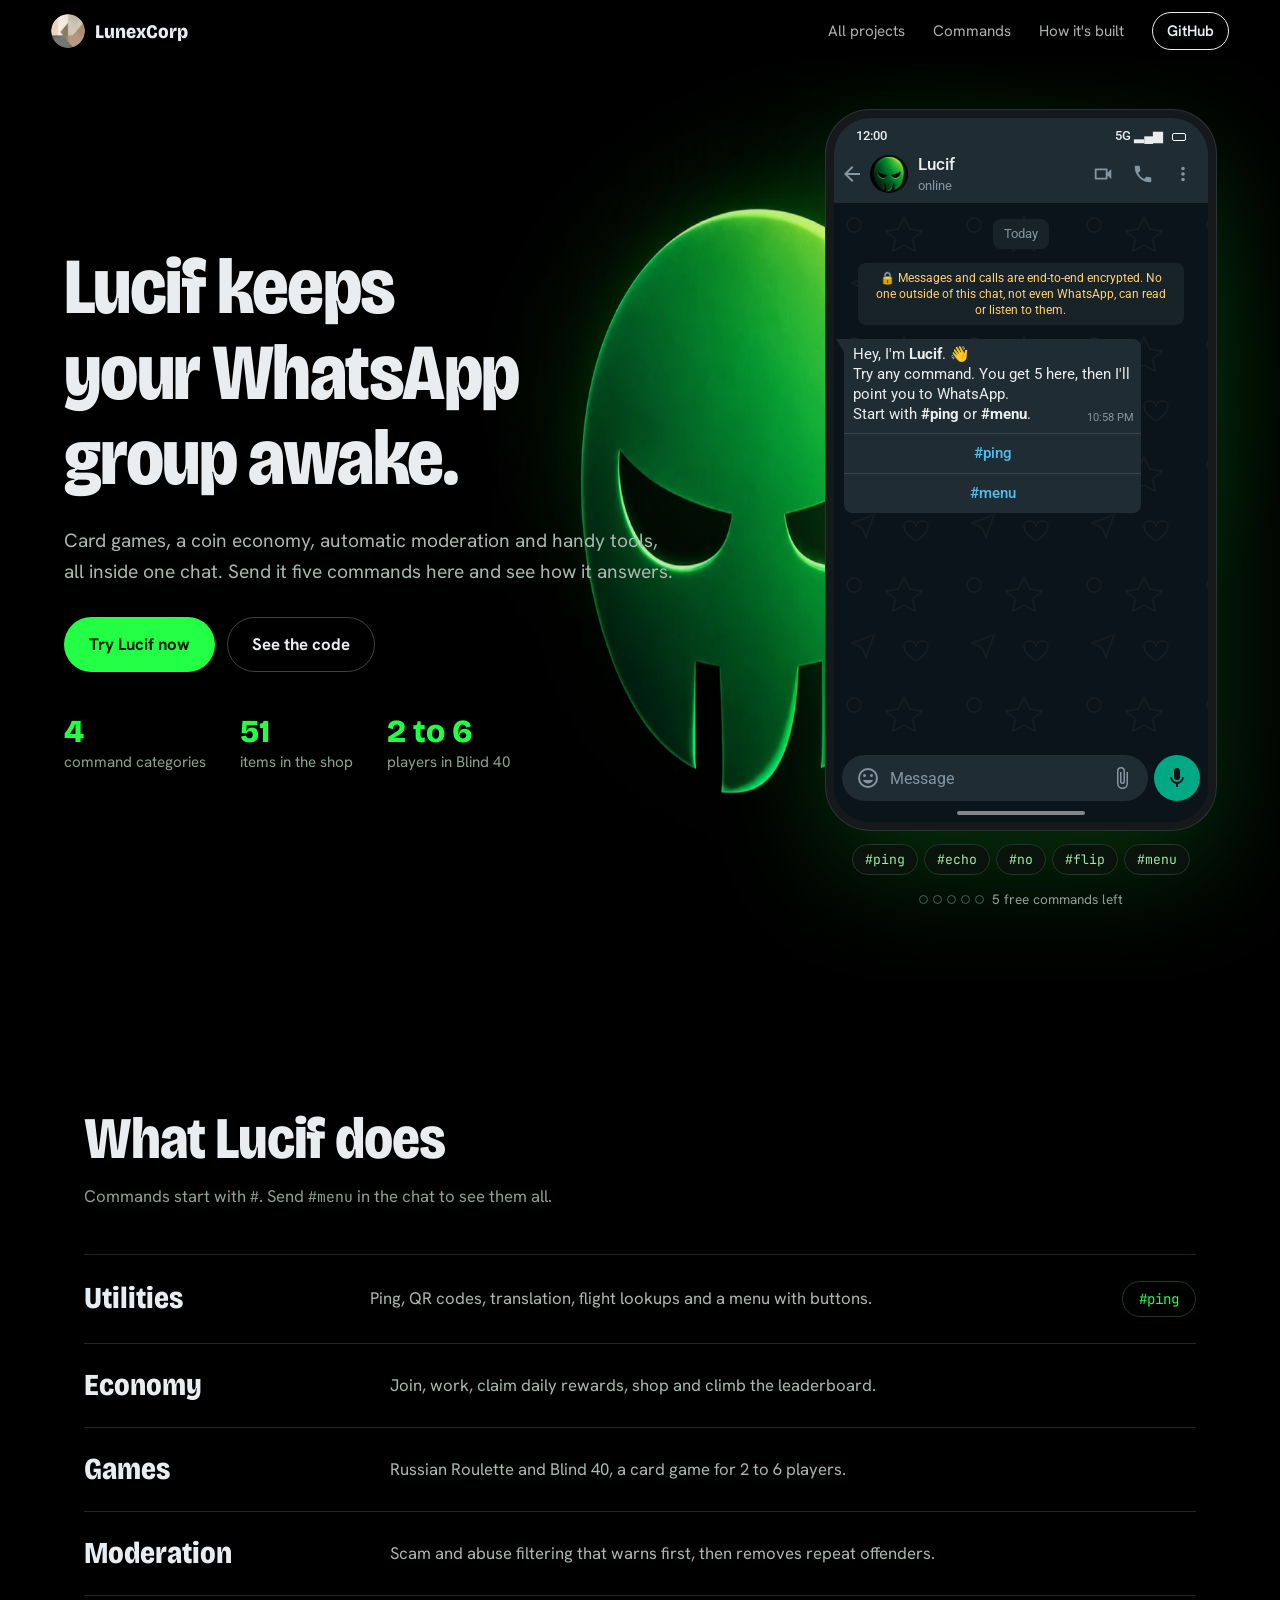
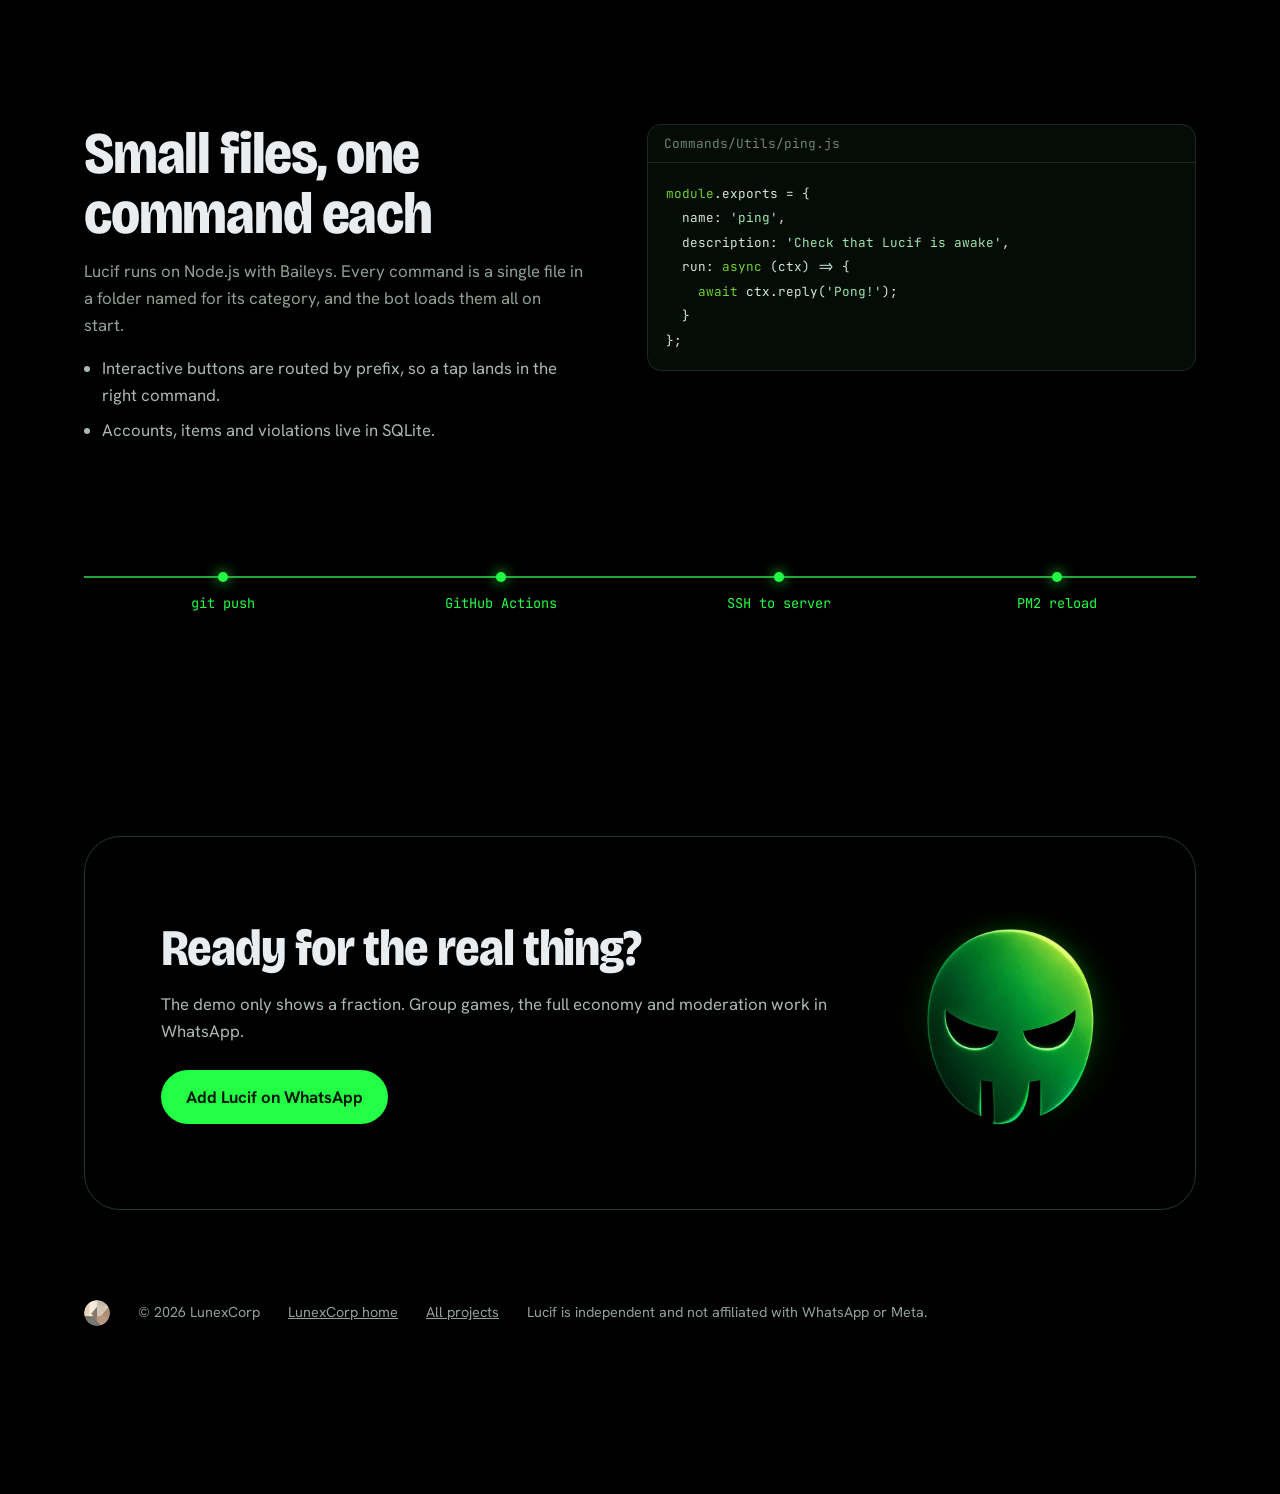
==== lucif.html @ 3beb4503 "Add files via upload" ====
<!DOCTYPE html>
<html lang="en">
<head>
<meta charset="utf-8">
<meta name="viewport" content="width=device-width, initial-scale=1, viewport-fit=cover">
<title>Lucif | WhatsApp bot by LunexCorp</title>
<meta name="description" content="Lucif is a WhatsApp bot with games, an economy, moderation and utilities. Try five commands in your browser, then browse every LunexCorp project.">
<meta name="theme-color" content="#000000">
<meta property="og:image" content="assets/lucif.webp">
<link rel="icon" href="assets/favicon.png">
<link rel="preconnect" href="https://fonts.googleapis.com">
<link rel="preconnect" href="https://fonts.gstatic.com" crossorigin>
<link href="https://fonts.googleapis.com/css2?family=Bricolage+Grotesque:opsz,wdth,wght@12..96,75..100,600..800&family=Hanken+Grotesk:wght@400;500;700&family=JetBrains+Mono:wght@400;500&family=Roboto:wght@400;500&display=swap" rel="stylesheet">
<link rel="stylesheet" href="style.css">
</head>
<body class="lucif">
<a class="skip" href="#demo">Skip to the demo</a>
<header class="hdr">
  <a class="brand" href="index.html"><img src="assets/lunexcorp.webp" alt="" width="34" height="34">LunexCorp</a>
  <nav aria-label="Main"><a class="keep" href="index.html#projects">All projects</a><a href="#commands">Commands</a><a href="#how">How it's built</a><a class="gh" href="https://github.com/LunexCorp" target="_blank" rel="noopener">GitHub</a></nav>
</header>

<main id="top">
<section class="hero" data-t="dark">
  <div class="hero-bg" aria-hidden="true"></div>
  <img id="mask" src="assets/lucif.webp" alt="" width="900" height="900">
  <div class="hero-copy">
    <h1><span class="l" style="--i:0"><span>Lucif keeps</span></span><span class="l" style="--i:1"><span>your WhatsApp</span></span><span class="l" style="--i:2"><span>group awake.</span></span></h1>
    <p class="lede">Card games, a coin economy, automatic moderation and handy tools, all inside one chat. Send it five commands here and see how it answers.</p>
    <div class="row"><a class="btn btn-g" href="#demo" data-focus>Try Lucif now</a><a class="btn btn-line" href="index.html#/repo/Lucif">See the code</a></div>
    <ul class="facts"><li><strong>4</strong>command categories</li><li><strong>51</strong>items in the shop</li><li><strong>2 to 6</strong>players in Blind 40</li></ul>
  </div>

  <div class="demo" id="demo">
    <div class="phone" aria-label="Lucif demo chat">
      <div class="sb"><span>12:00</span><span>5G ▂▄▆ <i></i></span></div>
      <div class="bar">
        <svg width="24" height="24" viewBox="0 0 24 24"><path d="M20 11H7.8l5.6-5.6L12 4l-8 8 8 8 1.4-1.4L7.8 13H20z"/></svg>
        <img src="assets/lucif-avatar.webp" alt="" width="38" height="38">
        <div class="who"><b>Lucif</b><span id="status">online</span></div>
        <div class="ic" aria-hidden="true">
          <svg width="22" height="22" viewBox="0 0 24 24"><path d="M15 8v8H5V8zm1-2H4a1 1 0 0 0-1 1v10a1 1 0 0 0 1 1h12a1 1 0 0 0 1-1v-3.5l4 4v-11l-4 4V7a1 1 0 0 0-1-1z"/></svg>
          <svg width="22" height="22" viewBox="0 0 24 24"><path d="M6.6 10.8a15 15 0 0 0 6.6 6.6l2.2-2.2c.3-.3.7-.4 1-.2 1.100.4 2.300.6 3.600.6.600 0 1 .4 1 1V20c0 .6-.4 1-1 1A17 17 0 0 1 3 4c0-.6.4-1 1-1h3.500c.6 0 1 .4 1 1 0 1.300.2 2.500.6 3.600.1.300 0 .700-.2 1z"/></svg>
          <svg width="22" height="22" viewBox="0 0 24 24"><path d="M12 8a2 2 0 1 0 0-4 2 2 0 0 0 0 4zm0 2a2 2 0 1 0 0 4 2 2 0 0 0 0-4zm0 6a2 2 0 1 0 0 4 2 2 0 0 0 0-4z"/></svg>
        </div>
      </div>
      <div class="chat" id="msgs" role="log" aria-live="polite"></div>
      <form class="inp" id="form" autocomplete="off">
        <div class="f">
          <svg width="24" height="24" viewBox="0 0 24 24"><path d="M12 2a10 10 0 1 0 0 20 10 10 0 0 0 0-20zm0 18a8 8 0 1 1 0-16 8 8 0 0 1 0 16zm-3.500-9a1.500 1.500 0 1 0 0-3 1.500 1.500 0 0 0 0 3zm7 0a1.500 1.500 0 1 0 0-3 1.500 1.500 0 0 0 0 3zM12 17.500c2.300 0 4.300-1.500 5-3.500H7c.700 2 2.700 3.500 5 3.500z"/></svg>
          <label class="sr-only" for="input">Message</label>
          <input id="input" type="text" placeholder="Message" maxlength="120" enterkeyhint="send">
          <svg width="24" height="24" viewBox="0 0 24 24"><path d="M16.500 6v11.500a4 4 0 0 1-8 0V5a2.500 2.500 0 0 1 5 0v10.500a1 1 0 0 1-2 0V6H10v9.500a2.500 2.500 0 0 0 5 0V5a4 4 0 0 0-8 0v12.500a5.500 5.500 0 0 0 11 0V6z"/></svg>
        </div>
        <button id="send" type="submit" aria-label="Send"><svg id="ico" width="24" height="24" viewBox="0 0 24 24"></svg></button>
      </form>
      <div class="gest"></div>
    </div>
    <div class="chips" id="chips" aria-label="Suggested commands">
      <button type="button" data-cmd="#ping">#ping</button><button type="button" data-cmd="#echo hello">#echo</button><button type="button" data-cmd="#no">#no</button><button type="button" data-cmd="#flip">#flip</button><button type="button" data-cmd="#menu">#menu</button>
    </div>
    <div class="left"><div class="pips" aria-hidden="true"><i></i><i></i><i></i><i></i><i></i></div><span id="counter">5 free commands</span></div>
  </div>
</section>

<section class="sec" id="commands" data-t="dark"><div class="wrap">
  <h2>What Lucif does</h2>
  <p class="sub">Commands start with <code>#</code>. Send <code>#menu</code> in the chat to see them all.</p>
  <div class="cmds">
    <div class="cmd"><h3>Utilities</h3><p>Ping, QR codes, translation, flight lookups and a menu with buttons.</p><button class="try" data-run="#ping">#ping</button></div>
    <div class="cmd"><h3>Economy</h3><p>Join, work, claim daily rewards, shop and climb the leaderboard.</p><span></span></div>
    <div class="cmd"><h3>Games</h3><p>Russian Roulette and Blind 40, a card game for 2 to 6 players.</p><span></span></div>
    <div class="cmd"><h3>Moderation</h3><p>Scam and abuse filtering that warns first, then removes repeat offenders.</p><span></span></div>
  </div>
</div></section>

<section class="sec" id="how" data-t="dark" style="padding-top:0"><div class="wrap how">
  <div>
    <h2>Small files, one command each</h2>
    <p class="sub">Lucif runs on Node.js with Baileys. Every command is a single file in a folder named for its category, and the bot loads them all on start.</p>
    <ul><li>Interactive buttons are routed by prefix, so a tap lands in the right command.</li><li>Accounts, items and violations live in SQLite.</li></ul>
  </div>
  <figure class="code"><figcaption>Commands/Utils/ping.js</figcaption><pre><code><span class="k">module</span>.exports = {
  name: <span class="s">'ping'</span>,
  description: <span class="s">'Check that Lucif is awake'</span>,
  run: <span class="k">async</span> (ctx) =&gt; {
    <span class="k">await</span> ctx.reply(<span class="s">'Pong!'</span>);
  }
};</code></pre></figure>
  <ol class="pipe" id="pipe" aria-label="Deploy steps"><li style="--i:0">git push</li><li style="--i:1">GitHub Actions</li><li style="--i:2">SSH to server</li><li style="--i:3">PM2 reload</li></ol>
</div></section>

<section class="sec" style="padding-top:0"><div class="wrap">
  <div class="cta"><div><h2>Ready for the real thing?</h2><p>The demo only shows a fraction. Group games, the full economy and moderation work in WhatsApp.</p><a class="btn btn-g" data-wa href="#">Add Lucif on WhatsApp</a></div><img src="assets/lucif.webp" alt=""></div>
  <footer><img src="assets/lunexcorp.webp" alt=""><span>&copy; <span id="year"></span> LunexCorp</span><a href="index.html">LunexCorp home</a><a href="index.html#projects">All projects</a><span>Lucif is independent and not affiliated with WhatsApp or Meta.</span></footer>
</div></section>
</main>

<script src="common.js"></script>
<script src="lucif.js"></script>
</body>
</html>
---- style.css ----
/* LunexCorp = warm cream/clay (company logo). Lucif = black + green (bot icon). */
:root{--cream:#eee9da;--ivory:#f6f0e6;--peach:#ecceb4;--stone:#d3cabb;--olive:#8b7d63;--clay:#b58c73;--slate:#737874;--ink:#2a231b;
--g:#22ff44;--g2:#1fa83a;--g3:#6ed42a;--g1:#0b4a1b;
--in:#202c33;--out:#005c4b;--bar:#1f2c34;--wabg:#0b141a;--blue:#53bdeb;--wt:#e9edef;--wm:#8696a0;
--display:"Bricolage Grotesque",system-ui,sans-serif;--body:"Hanken Grotesk",system-ui,sans-serif;--mono:"JetBrains Mono",ui-monospace,monospace}
*,*::before,*::after{box-sizing:border-box}
html{-webkit-text-size-adjust:100%;scroll-behavior:smooth;scroll-padding-top:70px;overflow-x:clip}
body{margin:0;background:var(--cream);color:var(--ink);font:1.05rem/1.6 var(--body);-webkit-font-smoothing:antialiased;overflow-x:clip}
a{color:inherit}code{font-family:var(--mono);font-size:.88em}
h1,h2,h3{font-family:var(--display);margin:0;line-height:1.02;font-weight:800;font-stretch:85%}
button{font:inherit;cursor:pointer}
:focus-visible{outline:2px solid var(--olive);outline-offset:3px;border-radius:4px}
.lucif :focus-visible{outline-color:var(--g)}
.sr-only{position:absolute;width:1px;height:1px;overflow:hidden;clip:rect(0 0 0 0);white-space:nowrap}
.skip{position:absolute;left:12px;top:-60px;background:var(--g);color:#000;padding:8px 14px;border-radius:8px;z-index:100}.skip:focus{top:12px}
.wrap{max-width:1240px;margin:0 auto;padding:0 clamp(20px,5vw,64px)}

/* header adapts to the world beneath it */
.hdr{position:fixed;inset:0 0 auto;z-index:20;display:flex;align-items:center;justify-content:space-between;padding:12px clamp(20px,4vw,64px);background:rgba(238,233,218,.85);backdrop-filter:blur(14px);color:var(--ink)}
body.lucif{background:#000;color:var(--wt)}body.lucif .hdr{background:rgba(0,0,0,.6);color:var(--wt)}
.brand{display:flex;align-items:center;gap:10px;text-decoration:none;font:800 1.2rem var(--display);font-stretch:90%}
.brand img{width:34px;height:34px;border-radius:50%}
.hdr nav{display:flex;gap:clamp(12px,2.5vw,28px);align-items:center;font-size:.95rem}
.hdr nav a{text-decoration:none;opacity:.75}.hdr nav a:hover{opacity:1}
.hdr nav .gh{opacity:1;border:1px solid currentColor;border-radius:99px;padding:6px 14px;font-weight:600}
.btn{display:inline-flex;align-items:center;gap:8px;text-decoration:none;padding:13px 24px;border-radius:99px;font-weight:700;border:1px solid transparent;transition:transform .15s,box-shadow .2s,background .2s}
.btn:active{transform:translateY(1px)}
.btn-g{background:var(--g);color:#001a06;box-shadow:0 0 0 0 rgba(34,255,68,.5)}.btn-g:hover{box-shadow:0 0 34px 2px rgba(34,255,68,.45)}
.btn-line{border-color:#ffffff40;color:var(--wt)}.btn-line:hover{border-color:var(--g)}
.btn-ink{background:var(--ink);color:var(--ivory)}.btn-ink:hover{background:#463a2c}
.btn-clay{border-color:var(--clay);color:var(--ink)}.btn-clay:hover{background:var(--peach)}

/* hero */
.hero{position:relative;min-height:100svh;padding:110px clamp(20px,5vw,80px) 70px;display:grid;grid-template-columns:minmax(0,1fr) minmax(0,390px);gap:clamp(30px,6vw,90px);align-items:center;overflow:hidden;max-width:1500px;margin:0 auto}
.hero-bg{position:absolute;inset:0;pointer-events:none;background:radial-gradient(600px 500px at var(--mx,70%) var(--my,40%),rgba(34,255,68,.13),transparent 70%)}
#mask{position:absolute;left:34%;top:50%;width:min(640px,50vw);translate:0 -50%;mix-blend-mode:screen;pointer-events:none;opacity:.85;transform:perspective(900px) rotateX(var(--rx,0deg)) rotateY(var(--ry,0deg));transition:transform .25s ease-out;animation:ignite 1.6s steps(1) both}
@keyframes ignite{0%{opacity:0}8%{opacity:.9}14%{opacity:.1}22%{opacity:.8}30%{opacity:.05}42%{opacity:.95}50%{opacity:.4}100%{opacity:.95}}
.hero-copy,.demo{position:relative;z-index:2}.lucif footer{color:#8fa096}.lucif .cta{border:1px solid #1f3a26}
.hero h1{font-size:clamp(2.7rem,6.2vw,5.8rem);letter-spacing:-.02em}
.hero h1 .l{display:block;overflow:hidden;padding-bottom:.06em}
.hero h1 .l>span{display:block;animation:rise .9s cubic-bezier(.2,.8,.2,1) both;animation-delay:calc(var(--i)*.12s + .5s)}
@keyframes rise{from{transform:translateY(105%)}}
.lede{font-size:1.2rem;color:#a9b8b0;max-width:32em;margin:22px 0 30px}
.row{display:flex;gap:12px;flex-wrap:wrap}
.facts{list-style:none;padding:0;margin:42px 0 0;display:flex;gap:34px;flex-wrap:wrap;color:#8fa096;font-size:.95rem}
.facts strong{display:block;font:800 2rem var(--display);color:var(--g);line-height:1.1}

/* WhatsApp (Android, dark) */
.demo{display:flex;flex-direction:column;align-items:center;gap:14px;animation:rise .9s .9s cubic-bezier(.2,.8,.2,1) both}
.phone{width:100%;max-width:390px;height:min(720px,84svh);min-height:520px;border-radius:44px;border:8px solid #15191c;background:var(--wabg);box-shadow:0 0 0 1px #2a3338,0 40px 120px rgba(34,255,68,.2);display:flex;flex-direction:column;overflow:hidden;font-family:Roboto,"Segoe UI",sans-serif;color:var(--wt)}
.sb{display:flex;justify-content:space-between;align-items:center;padding:8px 22px 2px;font-size:12.5px;font-weight:500;background:var(--bar)}
.sb i{display:inline-block;width:14px;height:8px;border:1.5px solid #fff;border-radius:2px;margin-left:6px;vertical-align:middle}
.bar{display:flex;align-items:center;gap:6px;padding:6px 10px 8px 6px;background:var(--bar)}
.bar svg{fill:var(--wm);flex:none}.bar .ic{margin-left:auto;display:flex;gap:18px;padding-right:4px}
.bar img{width:38px;height:38px;border-radius:50%;background:#000}
.who{line-height:1.2;min-width:0;margin-left:4px}.who b{font-weight:500;font-size:17px;display:block}
.who span{font-size:13px;color:var(--wm)}.who span.t{color:#00a884}
.chat{flex:1;overflow-y:auto;padding:10px 10px 8px;display:flex;flex-direction:column;gap:2px;scrollbar-width:none;
background:var(--wabg) url("data:image/svg+xml,%3Csvg xmlns='http://www.w3.org/2000/svg' width='120' height='120' fill='none' stroke='%23fff' stroke-opacity='.045' stroke-width='1.4'%3E%3Ccircle cx='20' cy='22' r='7'/%3E%3Cpath d='M70 14l6 12 12 2-9 8 2 12-11-6-11 6 2-12-9-8 12-2z'/%3E%3Cpath d='M18 80l22-8-8 22-4-9z'/%3E%3Cpath d='M82 84c0-8 12-8 12 0 0 7-12 14-12 14s-12-7-12-14c0-8 12-8 12 0z'/%3E%3C/svg%3E")}
.chat::-webkit-scrollbar{display:none}
.pill{align-self:center;background:#182229;color:var(--wm);font-size:12.5px;padding:5px 11px;border-radius:8px;margin:6px 0;text-align:center;max-width:92%}
.pill.enc{color:#ffd279;font-size:12px;line-height:1.35;padding:7px 11px}
.m{position:relative;max-width:84%;padding:6px 7px 6px 9px;border-radius:8px;font-size:14.8px;line-height:1.35;overflow-wrap:anywhere;color:var(--wt);box-shadow:0 1px .5px #0b141a66}
.m.in{align-self:flex-start;background:var(--in)}.m.out{align-self:flex-end;background:var(--out)}
.m.tail{margin-top:6px}
.m.in.tail{border-top-left-radius:0}.m.out.tail{border-top-right-radius:0}
.m.tail::before{content:"";position:absolute;top:0;width:8px;height:13px}
.m.in.tail::before{left:-8px;background:var(--in);clip-path:polygon(100% 0,0 0,100% 100%)}
.m.out.tail::before{right:-8px;background:var(--out);clip-path:polygon(0 0,100% 0,0 100%)}
.m code{background:#0000003a;padding:0 4px;border-radius:3px}
.meta{float:right;margin:7px 0 -3px 12px;font-size:11px;color:#ffffff99;display:inline-flex;gap:3px;align-items:center;line-height:1}
.m.in .meta{color:var(--wm)}
.tk{width:16px;height:11px;fill:none;stroke:#ffffff99;stroke-width:1.6}.tk.rd{stroke:var(--blue)}.tk .b{display:none}.tk.dv .b,.tk.rd .b{display:inline}
.foot{display:block;font-size:12.5px;color:var(--wm);margin-top:4px}
.rows{clear:both;margin:8px -7px -6px -9px;border-top:1px solid #ffffff1c}
.rows button{display:flex;justify-content:center;align-items:center;gap:7px;width:100%;background:none;border:0;border-top:1px solid #ffffff1c;color:var(--blue);padding:11px 8px;font:500 14.5px Roboto,sans-serif;text-decoration:none}
.rows>:first-child{border-top:0}.rows button:hover:not(:disabled){background:#ffffff0d}.rows button:disabled{opacity:.5;cursor:default}
.rows svg{width:15px;height:15px;fill:var(--blue)}
.m canvas{display:block;border-radius:6px;margin:1px 0 4px;width:200px;max-width:100%;aspect-ratio:1}
.typing{align-self:flex-start;background:var(--in);border-radius:8px;border-top-left-radius:0;padding:12px 14px;display:flex;gap:4px;margin-top:6px}
.typing i{width:7px;height:7px;border-radius:50%;background:var(--wm);animation:bl 1s infinite}.typing i:nth-child(2){animation-delay:.15s}.typing i:nth-child(3){animation-delay:.3s}
@keyframes bl{50%{opacity:.25;transform:translateY(-2px)}}
.inp{display:flex;gap:6px;align-items:flex-end;padding:6px 8px 4px;background:var(--wabg)}
.inp .f{flex:1;display:flex;align-items:center;gap:10px;background:var(--bar);border-radius:99px;padding:0 14px;min-height:46px}
.inp .f svg{fill:var(--wm);flex:none}
#input{flex:1;min-width:0;background:none;border:0;color:var(--wt);font:16px Roboto,sans-serif;padding:11px 0;outline:0}
#input::placeholder{color:var(--wm)}
#send{width:46px;height:46px;border-radius:50%;border:0;background:#00a884;display:grid;place-items:center;flex:none}
#send svg{fill:#0b141a}#send:disabled{opacity:.5}
.gest{width:34%;height:4px;border-radius:9px;background:#e9edef88;margin:6px auto 7px}
.chips{display:flex;gap:6px;flex-wrap:wrap;justify-content:center;max-width:390px}
.chips button{background:#0a120c;border:1px solid #1f3a26;color:#9fe6ad;font:.82rem var(--mono);padding:6px 12px;border-radius:99px;transition:border-color .2s,color .2s}
.chips button:hover:not(:disabled){border-color:var(--g);color:var(--g)}.chips button:disabled{opacity:.35;cursor:default}
.left{font-size:.85rem;color:#8fa096;display:flex;gap:8px;align-items:center}
.pips{display:flex;gap:5px}.pips i{width:9px;height:9px;border-radius:50%;border:1.5px solid #4c6354;transition:.25s}.pips i.on{background:var(--g);border-color:var(--g);box-shadow:0 0 8px var(--g)}

/* Lucif sections */
.sec{padding:clamp(70px,10vw,140px) 0;position:relative}
.sec h2{font-size:clamp(2.2rem,4.6vw,3.8rem);letter-spacing:-.02em}
.sec .sub{color:#8fa096;max-width:36em;margin:14px 0 0}
.cmds{margin-top:44px;border-top:1px solid #1b2a1f}
.cmd{display:grid;grid-template-columns:minmax(120px,.5fr) 1.4fr auto;gap:12px 28px;align-items:center;padding:26px 0;border-bottom:1px solid #1b2a1f;transition:background .3s,padding .3s}
.cmd:hover{background:linear-gradient(90deg,rgba(34,255,68,.07),transparent);padding-left:16px}
.cmd h3{font-size:1.9rem}.cmd p{margin:0;color:#a9b8b0}
.try{background:none;border:1px solid #1f3a26;color:var(--g);padding:8px 16px;border-radius:99px;font:.88rem var(--mono)}.try:hover{border-color:var(--g)}
.how{display:grid;grid-template-columns:1fr 1.1fr;gap:clamp(30px,5vw,70px);align-items:start}
.how ul{padding-left:1.1em;color:#a9b8b0}.how li{margin:.5em 0}
.code{margin:0;background:#050b07;border:1px solid #1b2a1f;border-radius:14px;overflow:hidden}
.code figcaption{padding:10px 16px;border-bottom:1px solid #1b2a1f;font:.8rem var(--mono);color:#6f8577}
.code pre{margin:0;padding:18px;overflow-x:auto;font:.9rem/1.7 var(--mono);color:#cfe9d6}.k{color:var(--g3)}.s{color:#9fe6ad}
.pipe{list-style:none;padding:0;margin:44px 0 0;display:flex;gap:0;grid-column:1/-1}
.pipe li{flex:1;position:relative;padding:16px 10px 0;text-align:center;font:.85rem var(--mono);color:#6f8577;border-top:2px solid #1b2a1f}
.pipe li::before{content:"";position:absolute;top:-6px;left:50%;width:10px;height:10px;border-radius:50%;background:#1b2a1f;translate:-50% 0}
.pipe.go li{animation:lit .5s forwards;animation-delay:calc(var(--i)*.55s)}
.pipe.go li::before{animation:dot .5s forwards;animation-delay:calc(var(--i)*.55s)}
@keyframes lit{to{color:var(--g);border-color:var(--g2)}}@keyframes dot{to{background:var(--g);box-shadow:0 0 14px var(--g)}}

/* LunexCorp world */
.cream{background:var(--cream);color:var(--ink)}
.intro{display:grid;grid-template-columns:auto 1fr;gap:clamp(24px,5vw,64px);align-items:center}
.intro img{width:clamp(120px,18vw,210px);border-radius:50%;animation:spin 1.4s cubic-bezier(.2,.8,.2,1) both;animation-play-state:paused}
.cream.seen .intro img{animation-play-state:running}
@keyframes spin{from{clip-path:circle(0);rotate:-120deg}to{clip-path:circle(75%);rotate:0deg}}
.cream h2{font-size:clamp(2.2rem,4.6vw,3.8rem)}.cream p{color:#5c5042;max-width:36em}
.stats{display:flex;flex-wrap:wrap;gap:12px 44px;margin:46px 0 26px;padding:22px 0;border-block:1px solid var(--stone)}
.stats b{display:block;font:800 2.2rem var(--display);font-stretch:85%;line-height:1}.stats span{font-size:.88rem;color:#7a6c58}
.ctl{display:flex;gap:10px;flex-wrap:wrap;margin-bottom:22px}
.ctl input,.ctl select{background:var(--ivory);border:1px solid var(--stone);border-radius:99px;padding:10px 16px;font:inherit;font-size:.95rem;color:var(--ink)}
.ctl input{flex:1;min-width:180px}
.repos{display:grid;grid-template-columns:repeat(auto-fill,minmax(290px,1fr));gap:14px}
.repo{display:flex;flex-direction:column;gap:10px;background:var(--ivory);border:1px solid var(--stone);border-radius:20px;padding:22px;text-decoration:none;position:relative;overflow:hidden;animation:pop .5s both;animation-delay:calc(var(--i)*60ms);transition:border-color .2s}
@keyframes pop{from{opacity:0;translate:0 14px}}
.repo::after{content:"";position:absolute;inset:0;pointer-events:none;opacity:0;transition:opacity .25s;background:radial-gradient(260px circle at var(--x,50%) var(--y,50%),rgba(181,140,115,.22),transparent 70%)}
.repo:hover{border-color:var(--clay)}.repo:hover::after{opacity:1}
.repo.lead{grid-column:1/-1;background:#000;color:var(--wt);border-color:#000;flex-direction:row;align-items:center;gap:26px}
.repo.lead::after{background:radial-gradient(360px circle at var(--x,50%) var(--y,50%),rgba(34,255,68,.16),transparent 70%)}
.repo.lead img{width:96px;height:96px;border-radius:50%;flex:none}.repo.lead p{color:#a9b8b0}
.repo h3{font-size:1.5rem}.repo p{margin:0;color:#5c5042;font-size:.95rem;flex:1}
.meta2{display:flex;gap:14px;flex-wrap:wrap;font-size:.85rem;color:#7a6c58;align-items:center}
.repo.lead .meta2{color:#8fa096}
.dot{width:10px;height:10px;border-radius:50%;display:inline-block;margin-right:5px;background:var(--clay)}
.tag{font-size:.78rem;border:1px solid var(--stone);border-radius:99px;padding:2px 10px;color:#6b5d4b}
.msg{color:#7a6c58}
.sk{height:170px;border-radius:20px;background:linear-gradient(90deg,var(--ivory),var(--peach),var(--ivory));background-size:200% 100%;animation:sh 1.3s infinite}@keyframes sh{to{background-position:-200% 0}}
.cta{margin:clamp(40px,7vw,90px) 0;background:#000;color:var(--wt);border-radius:36px;padding:clamp(34px,6vw,76px);display:grid;grid-template-columns:1fr auto;gap:30px;align-items:center;overflow:hidden;position:relative}
.cta img{width:min(300px,40vw);mix-blend-mode:screen;margin:-40px -40px -40px 0}
.cta h2{font-size:clamp(2rem,4vw,3.2rem)}.cta p{color:#a9b8b0}.cta .btn{margin-top:8px}
footer{padding:0 0 40px;font-size:.9rem;color:#7a6c58;display:flex;gap:10px 28px;flex-wrap:wrap;align-items:center}
footer img{width:26px;border-radius:50%}

/* repo detail sheet */
#sheet{position:fixed;inset:0;z-index:40;background:var(--cream);color:var(--ink);overflow-y:auto;clip-path:circle(0 at var(--x,50%) var(--y,50%));visibility:hidden;transition:clip-path .65s cubic-bezier(.7,0,.2,1),visibility 0s .65s}
#sheet.open{clip-path:circle(150% at var(--x,50%) var(--y,50%));visibility:visible;transition:clip-path .75s cubic-bezier(.7,0,.2,1)}
.sbar{position:sticky;top:0;z-index:2;display:flex;justify-content:space-between;gap:10px;align-items:center;padding:12px clamp(20px,5vw,64px);background:rgba(238,233,218,.88);backdrop-filter:blur(12px);border-bottom:1px solid var(--stone)}
.sbar .btn{padding:9px 18px;font-size:.92rem}
.sin{max-width:1100px;margin:0 auto;padding:40px clamp(20px,5vw,64px) 90px}
.sin h1{font-size:clamp(2.4rem,6vw,4.6rem);overflow-wrap:anywhere}.sin .d{font-size:1.2rem;color:#5c5042;max-width:40em;margin:14px 0}
.badges{display:flex;gap:8px;flex-wrap:wrap;margin:14px 0}
.grid{display:grid;grid-template-columns:repeat(auto-fit,minmax(130px,1fr));gap:1px;background:var(--stone);border:1px solid var(--stone);border-radius:16px;overflow:hidden;margin:28px 0}
.grid div{background:var(--ivory);padding:14px 16px}.grid b{display:block;font:800 1.35rem var(--display);font-stretch:85%}.grid span{font-size:.8rem;color:#7a6c58}
.lbar{display:flex;height:10px;border-radius:99px;overflow:hidden;margin:10px 0 8px}.lbar i{display:block}
.leg{display:flex;gap:6px 18px;flex-wrap:wrap;font-size:.88rem;color:#5c5042}
.cols{display:grid;grid-template-columns:minmax(0,1fr) 320px;gap:40px;margin-top:36px}
.sin h2{font-size:1.5rem;margin:0 0 12px}.side>section{margin-bottom:30px}
.li{display:flex;gap:10px;justify-content:space-between;padding:9px 0;border-bottom:1px solid var(--stone);font-size:.9rem;text-decoration:none}
.li span:last-child{color:#7a6c58;flex:none}a.li:hover{color:var(--olive)}
.readme{background:var(--ivory);border:1px solid var(--stone);border-radius:18px;padding:clamp(18px,3vw,34px);overflow-wrap:anywhere;font-size:1rem}
.readme img{max-width:100%}.readme pre{background:var(--ink);color:var(--ivory);padding:14px;border-radius:10px;overflow-x:auto}.readme code{background:var(--peach);padding:1px 5px;border-radius:4px}.readme pre code{background:none;padding:0}
.readme h1,.readme h2,.readme h3{font-size:1.5rem;margin:1.3em 0 .5em}.readme table{border-collapse:collapse;display:block;overflow-x:auto}.readme td,.readme th{border:1px solid var(--stone);padding:6px 10px}
.readme a{color:#7a5a43}
.top{display:grid;grid-template-columns:minmax(0,1fr) auto;gap:clamp(24px,6vw,80px);align-items:center;padding:clamp(110px,14vw,160px) 0 clamp(40px,6vw,70px)}
.top h1{font-size:clamp(2.5rem,6.4vw,5.6rem);letter-spacing:-.02em}.lead-p{font-size:1.2rem;color:#5c5042;max-width:32em;margin:20px 0 28px}
.top img{width:clamp(200px,28vw,380px);height:auto;border-radius:50%;animation:spin 1.4s cubic-bezier(.2,.8,.2,1) both}
.cta.feat{text-decoration:none;margin:0 0 clamp(50px,8vw,100px);transition:transform .3s}.cta.feat:hover{transform:translateY(-3px)}
.cta .btn{margin-top:8px}.cream .sec{padding:0 0 40px}.cream .sec>p{margin-top:12px}
@media(max-width:900px){.top{grid-template-columns:1fr;padding-top:100px}.top img{width:180px;order:-1}.hdr nav a:not(.gh):not(.keep){display:none}.cta.feat img{display:block;width:140px;margin:0 auto;order:-1}.hero{grid-template-columns:1fr;padding-top:96px}#mask{left:auto;right:-30%;top:22%;width:110vw;opacity:.45}.hero-bg{display:block}.how,.cols{grid-template-columns:1fr}.cmd{grid-template-columns:1fr}.cta{grid-template-columns:1fr}.cta img{display:none}.repo.lead{flex-direction:column;align-items:flex-start}.intro{grid-template-columns:1fr}.pipe{flex-direction:column;gap:14px}.pipe li{border-top:0;border-left:2px solid #1b2a1f;text-align:left;padding:0 0 0 18px}.pipe li::before{top:6px;left:-6px;translate:0}}
@media(max-width:480px){.hdr{padding:10px 16px}.brand{font-size:1.05rem}.hdr nav{gap:12px;font-size:.88rem}.row .btn{flex:1;justify-content:center}.stats{gap:14px 28px}.repos{grid-template-columns:minmax(0,1fr)}.phone{height:min(640px,78svh)}.cmd h3{font-size:1.6rem}.phone{border-width:0;border-radius:26px}.sb{display:none}}
@media(prefers-reduced-motion:reduce){*,*::before,*::after{animation-duration:.01ms!important;animation-delay:0s!important;transition-duration:.01ms!important}html{-webkit-text-size-adjust:100%;scroll-behavior:auto}}
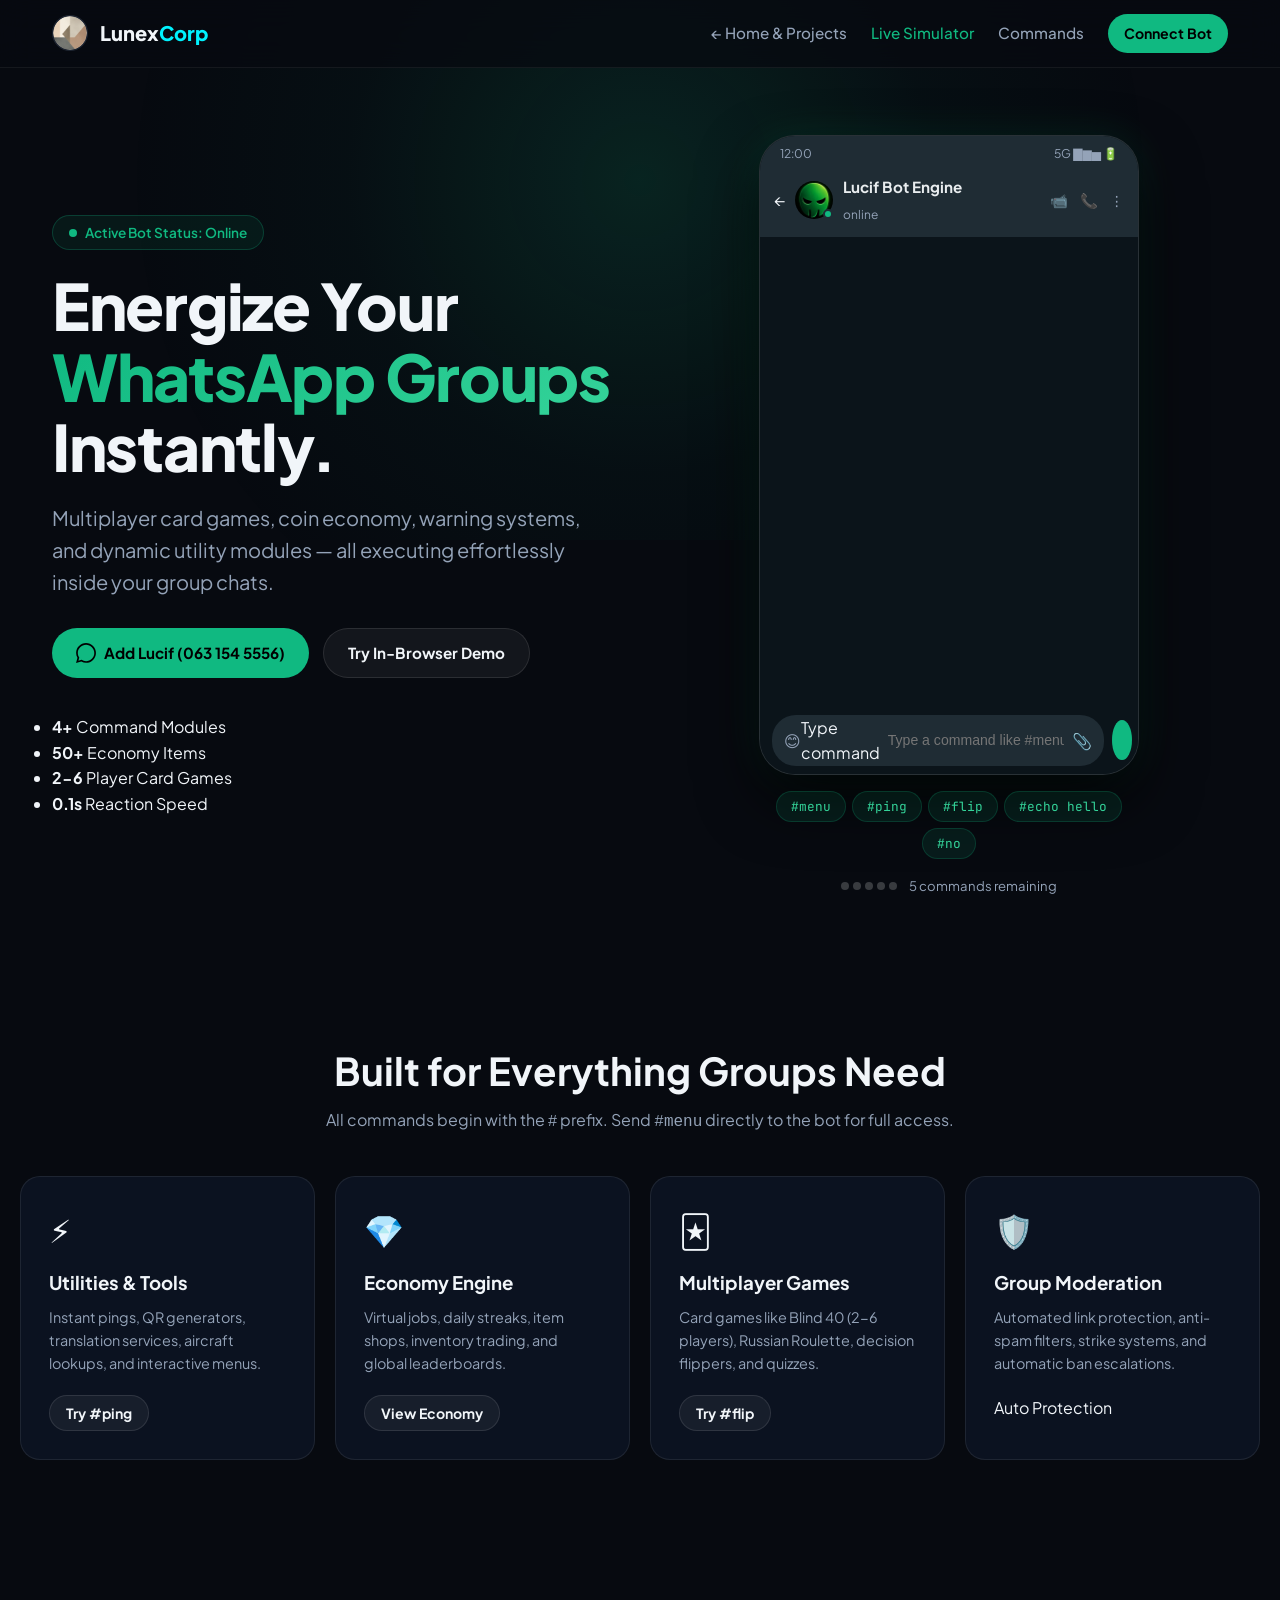
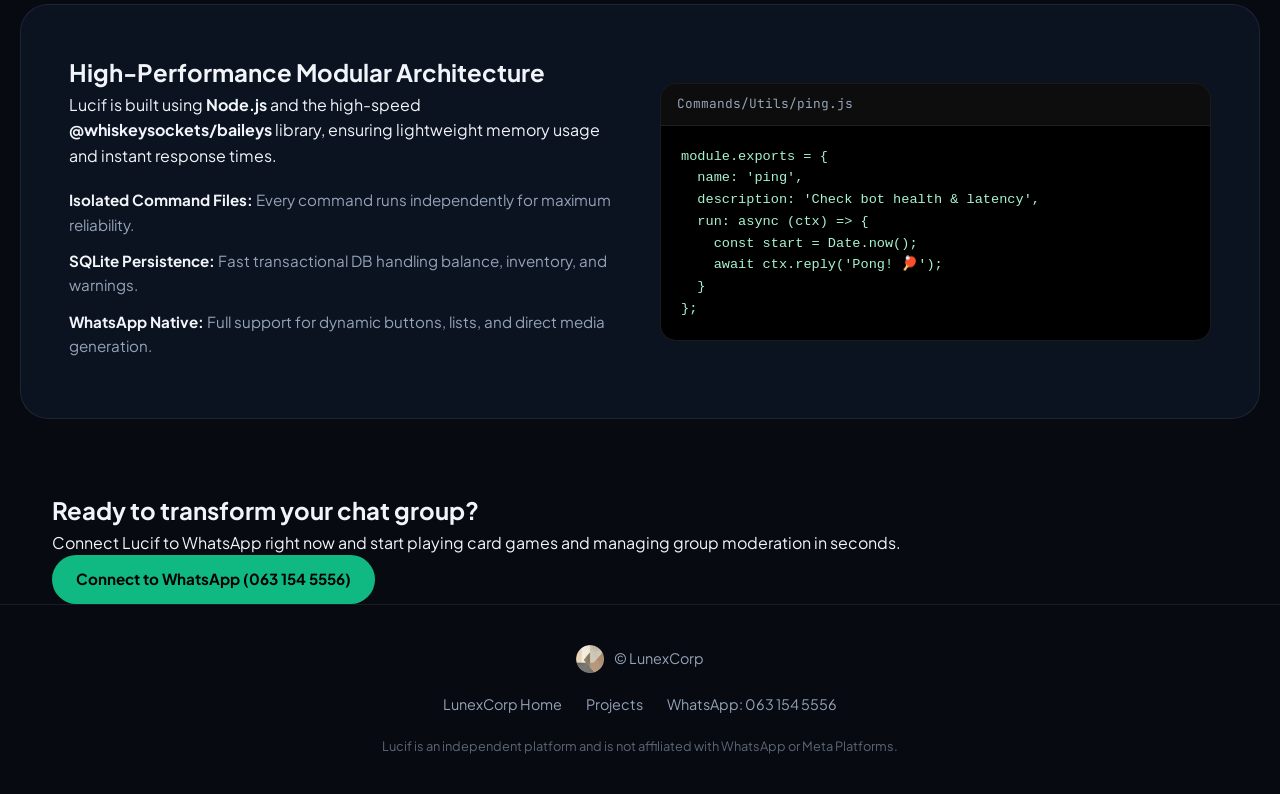
==== commit 9b119281: "Add files via upload" ====
--- a/lucif.html
+++ b/lucif.html
@@ -1,102 +1,212 @@
 <!DOCTYPE html>
 <html lang="en">
 <head>
-<meta charset="utf-8">
-<meta name="viewport" content="width=device-width, initial-scale=1, viewport-fit=cover">
-<title>Lucif | WhatsApp bot by LunexCorp</title>
-<meta name="description" content="Lucif is a WhatsApp bot with games, an economy, moderation and utilities. Try five commands in your browser, then browse every LunexCorp project.">
-<meta name="theme-color" content="#000000">
-<meta property="og:image" content="assets/lucif.webp">
-<link rel="icon" href="assets/favicon.png">
-<link rel="preconnect" href="https://fonts.googleapis.com">
-<link rel="preconnect" href="https://fonts.gstatic.com" crossorigin>
-<link href="https://fonts.googleapis.com/css2?family=Bricolage+Grotesque:opsz,wdth,wght@12..96,75..100,600..800&family=Hanken+Grotesk:wght@400;500;700&family=JetBrains+Mono:wght@400;500&family=Roboto:wght@400;500&display=swap" rel="stylesheet">
-<link rel="stylesheet" href="style.css">
+  <meta charset="utf-8">
+  <meta name="viewport" content="width=device-width, initial-scale=1, viewport-fit=cover">
+  <title>Lucif | WhatsApp Bot Engine by LunexCorp</title>
+  <meta name="description" content="Lucif is an intelligent WhatsApp bot featuring games, coin economy, interactive tools, and automated group moderation. Try it live in your browser.">
+  <meta name="theme-color" content="#070a10">
+  <meta property="og:title" content="Lucif WhatsApp Bot Engine">
+  <meta property="og:description" content="Experience games, economy, and group moderation built on Node.js and Baileys. Call +27 63 154 5556 on WhatsApp.">
+  <meta property="og:image" content="assets/lucif.webp">
+  <link rel="icon" href="assets/favicon.png" type="image/png">
+  <link rel="preconnect" href="https://fonts.googleapis.com">
+  <link rel="preconnect" href="https://fonts.gstatic.com" crossorigin>
+  <link href="https://fonts.googleapis.com/css2?family=Plus+Jakarta+Sans:wght@400;500;600;700;800&family=JetBrains+Mono:wght@400;500;700&family=Roboto:wght@400;500&display=swap" rel="stylesheet">
+  <link rel="stylesheet" href="style.css">
 </head>
-<body class="lucif">
-<a class="skip" href="#demo">Skip to the demo</a>
-<header class="hdr">
-  <a class="brand" href="index.html"><img src="assets/lunexcorp.webp" alt="" width="34" height="34">LunexCorp</a>
-  <nav aria-label="Main"><a class="keep" href="index.html#projects">All projects</a><a href="#commands">Commands</a><a href="#how">How it's built</a><a class="gh" href="https://github.com/LunexCorp" target="_blank" rel="noopener">GitHub</a></nav>
-</header>
-
-<main id="top">
-<section class="hero" data-t="dark">
-  <div class="hero-bg" aria-hidden="true"></div>
-  <img id="mask" src="assets/lucif.webp" alt="" width="900" height="900">
-  <div class="hero-copy">
-    <h1><span class="l" style="--i:0"><span>Lucif keeps</span></span><span class="l" style="--i:1"><span>your WhatsApp</span></span><span class="l" style="--i:2"><span>group awake.</span></span></h1>
-    <p class="lede">Card games, a coin economy, automatic moderation and handy tools, all inside one chat. Send it five commands here and see how it answers.</p>
-    <div class="row"><a class="btn btn-g" href="#demo" data-focus>Try Lucif now</a><a class="btn btn-line" href="index.html#/repo/Lucif">See the code</a></div>
-    <ul class="facts"><li><strong>4</strong>command categories</li><li><strong>51</strong>items in the shop</li><li><strong>2 to 6</strong>players in Blind 40</li></ul>
-  </div>
-
-  <div class="demo" id="demo">
-    <div class="phone" aria-label="Lucif demo chat">
-      <div class="sb"><span>12:00</span><span>5G ▂▄▆ <i></i></span></div>
-      <div class="bar">
-        <svg width="24" height="24" viewBox="0 0 24 24"><path d="M20 11H7.8l5.6-5.6L12 4l-8 8 8 8 1.4-1.4L7.8 13H20z"/></svg>
-        <img src="assets/lucif-avatar.webp" alt="" width="38" height="38">
-        <div class="who"><b>Lucif</b><span id="status">online</span></div>
-        <div class="ic" aria-hidden="true">
-          <svg width="22" height="22" viewBox="0 0 24 24"><path d="M15 8v8H5V8zm1-2H4a1 1 0 0 0-1 1v10a1 1 0 0 0 1 1h12a1 1 0 0 0 1-1v-3.5l4 4v-11l-4 4V7a1 1 0 0 0-1-1z"/></svg>
-          <svg width="22" height="22" viewBox="0 0 24 24"><path d="M6.6 10.8a15 15 0 0 0 6.6 6.6l2.2-2.2c.3-.3.7-.4 1-.2 1.100.4 2.300.6 3.600.6.600 0 1 .4 1 1V20c0 .6-.4 1-1 1A17 17 0 0 1 3 4c0-.6.4-1 1-1h3.500c.6 0 1 .4 1 1 0 1.300.2 2.500.6 3.600.1.300 0 .700-.2 1z"/></svg>
-          <svg width="22" height="22" viewBox="0 0 24 24"><path d="M12 8a2 2 0 1 0 0-4 2 2 0 0 0 0 4zm0 2a2 2 0 1 0 0 4 2 2 0 0 0 0-4zm0 6a2 2 0 1 0 0 4 2 2 0 0 0 0-4z"/></svg>
-        </div>
-      </div>
-      <div class="chat" id="msgs" role="log" aria-live="polite"></div>
-      <form class="inp" id="form" autocomplete="off">
-        <div class="f">
-          <svg width="24" height="24" viewBox="0 0 24 24"><path d="M12 2a10 10 0 1 0 0 20 10 10 0 0 0 0-20zm0 18a8 8 0 1 1 0-16 8 8 0 0 1 0 16zm-3.500-9a1.500 1.500 0 1 0 0-3 1.500 1.500 0 0 0 0 3zm7 0a1.500 1.500 0 1 0 0-3 1.500 1.500 0 0 0 0 3zM12 17.500c2.300 0 4.300-1.500 5-3.500H7c.700 2 2.700 3.500 5 3.500z"/></svg>
-          <label class="sr-only" for="input">Message</label>
-          <input id="input" type="text" placeholder="Message" maxlength="120" enterkeyhint="send">
-          <svg width="24" height="24" viewBox="0 0 24 24"><path d="M16.500 6v11.500a4 4 0 0 1-8 0V5a2.500 2.500 0 0 1 5 0v10.500a1 1 0 0 1-2 0V6H10v9.500a2.500 2.500 0 0 0 5 0V5a4 4 0 0 0-8 0v12.500a5.500 5.500 0 0 0 11 0V6z"/></svg>
-        </div>
-        <button id="send" type="submit" aria-label="Send"><svg id="ico" width="24" height="24" viewBox="0 0 24 24"></svg></button>
-      </form>
-      <div class="gest"></div>
+<body class="theme-lucif">
+  <div class="ambient-glow lucif-glow" aria-hidden="true"></div>
+
+  <header class="hdr">
+    <div class="hdr-inner">
+      <a class="brand" href="index.html">
+        <div class="brand-logo-wrap">
+          <img src="assets/lunexcorp.webp" alt="LunexCorp Logo" width="36" height="36" onerror="this.style.display='none'">
+        </div>
+        <span class="brand-name">Lunex<span class="accent">Corp</span></span>
+      </a>
+      <nav aria-label="Main Navigation">
+        <a href="index.html" class="nav-link">&larr; Home & Projects</a>
+        <a href="#demo" class="nav-link highlight">Live Simulator</a>
+        <a href="#commands" class="nav-link">Commands</a>
+        <a href="#" data-wa class="btn btn-sm btn-whatsapp">Connect Bot</a>
+      </nav>
     </div>
-    <div class="chips" id="chips" aria-label="Suggested commands">
-      <button type="button" data-cmd="#ping">#ping</button><button type="button" data-cmd="#echo hello">#echo</button><button type="button" data-cmd="#no">#no</button><button type="button" data-cmd="#flip">#flip</button><button type="button" data-cmd="#menu">#menu</button>
-    </div>
-    <div class="left"><div class="pips" aria-hidden="true"><i></i><i></i><i></i><i></i><i></i></div><span id="counter">5 free commands</span></div>
-  </div>
-</section>
-
-<section class="sec" id="commands" data-t="dark"><div class="wrap">
-  <h2>What Lucif does</h2>
-  <p class="sub">Commands start with <code>#</code>. Send <code>#menu</code> in the chat to see them all.</p>
-  <div class="cmds">
-    <div class="cmd"><h3>Utilities</h3><p>Ping, QR codes, translation, flight lookups and a menu with buttons.</p><button class="try" data-run="#ping">#ping</button></div>
-    <div class="cmd"><h3>Economy</h3><p>Join, work, claim daily rewards, shop and climb the leaderboard.</p><span></span></div>
-    <div class="cmd"><h3>Games</h3><p>Russian Roulette and Blind 40, a card game for 2 to 6 players.</p><span></span></div>
-    <div class="cmd"><h3>Moderation</h3><p>Scam and abuse filtering that warns first, then removes repeat offenders.</p><span></span></div>
-  </div>
-</div></section>
-
-<section class="sec" id="how" data-t="dark" style="padding-top:0"><div class="wrap how">
-  <div>
-    <h2>Small files, one command each</h2>
-    <p class="sub">Lucif runs on Node.js with Baileys. Every command is a single file in a folder named for its category, and the bot loads them all on start.</p>
-    <ul><li>Interactive buttons are routed by prefix, so a tap lands in the right command.</li><li>Accounts, items and violations live in SQLite.</li></ul>
-  </div>
-  <figure class="code"><figcaption>Commands/Utils/ping.js</figcaption><pre><code><span class="k">module</span>.exports = {
+  </header>
+
+  <main id="top">
+    <section class="hero-lucif">
+      <div class="wrap hero-lucif-grid">
+        <div class="hero-lucif-copy">
+          <div class="badge-pill green">
+            <span class="pulse-dot"></span> Active Bot Status: Online
+          </div>
+          <h1>Energize Your <span class="text-gradient-green">WhatsApp Groups</span> Instantly.</h1>
+          <p class="lede">
+            Multiplayer card games, coin economy, warning systems, and dynamic utility modules — all executing effortlessly inside your group chats.
+          </p>
+          <div class="cta-group">
+            <a href="#" data-wa class="btn btn-whatsapp btn-glow-green">
+              <svg width="20" height="20" viewBox="0 0 24 24" fill="currentColor"><path d="M.057 24l1.687-6.163c-1.041-1.804-1.588-3.849-1.587-5.946.003-6.556 5.338-11.891 11.893-11.891 3.181.001 6.167 1.24 8.413 3.488 2.245 2.248 3.481 5.236 3.48 8.414-.003 6.557-5.338 11.892-11.893 11.892-1.99-.001-3.951-.5-5.688-1.448l-6.305 1.654zm6.597-3.807c1.676.995 3.276 1.591 5.392 1.592 5.448 0 9.886-4.434 9.889-9.885.002-5.462-4.415-9.89-9.881-9.892-5.452 0-9.887 4.434-9.889 9.884-.001 2.225.651 3.891 1.746 5.634l-.999 3.648 3.742-.981z"/></svg>
+              Add Lucif (063 154 5556)
+            </a>
+            <a href="#demo" class="btn btn-glass">Try In-Browser Demo</a>
+          </div>
+          <ul class="feature-pills">
+            <li><strong>4+</strong> Command Modules</li>
+            <li><strong>50+</strong> Economy Items</li>
+            <li><strong>2-6</strong> Player Card Games</li>
+            <li><strong>0.1s</strong> Reaction Speed</li>
+          </ul>
+        </div>
+
+        <div class="demo-wrapper" id="demo">
+          <div class="phone-frame" aria-label="Lucif Interactive WhatsApp Simulator">
+            <div class="phone-header">
+              <div class="phone-status-bar">
+                <span>12:00</span>
+                <span class="phone-icons">5G ▇▆▅ 🔋</span>
+              </div>
+              <div class="chat-app-bar">
+                <div class="back-ic">&larr;</div>
+                <div class="avatar-wrap">
+                  <img src="assets/lucif-avatar.webp" alt="Lucif" onerror="this.src='data:image/svg+xml;utf8,<svg xmlns='http://www.w3.org/2000/svg' width='40' height='40'><circle cx='20' cy='20' r='20' fill='%2310b981'/></svg>'">
+                  <span class="online-indicator"></span>
+                </div>
+                <div class="chat-info">
+                  <b class="chat-name">Lucif Bot Engine</b>
+                  <span id="status" class="chat-status">online</span>
+                </div>
+                <div class="chat-actions">
+                  <span>📹</span> <span>📞</span> <span>⋮</span>
+                </div>
+              </div>
+            </div>
+
+            <div class="chat-viewport" id="msgs" role="log" aria-live="polite"></div>
+
+            <form class="chat-input-bar" id="form" autocomplete="off">
+              <div class="chat-input-field">
+                <span class="input-icon">😊</span>
+                <label class="sr-only" for="input">Type command</label>
+                <input id="input" type="text" placeholder="Type a command like #menu..." maxlength="120">
+                <span class="input-icon">📎</span>
+              </div>
+              <button id="send" type="submit" aria-label="Send Command">
+                <svg id="ico" width="20" height="20" viewBox="0 0 24 24" fill="currentColor"></svg>
+              </button>
+            </form>
+          </div>
+
+          <div class="chip-drawer" id="chips">
+            <button type="button" data-cmd="#menu">#menu</button>
+            <button type="button" data-cmd="#ping">#ping</button>
+            <button type="button" data-cmd="#flip">#flip</button>
+            <button type="button" data-cmd="#echo hello">#echo hello</button>
+            <button type="button" data-cmd="#no">#no</button>
+          </div>
+
+          <div class="demo-status-row">
+            <div class="pips-bar" aria-hidden="true">
+              <i></i><i></i><i></i><i></i><i></i>
+            </div>
+            <span id="counter" class="counter-text">5 commands remaining</span>
+          </div>
+        </div>
+      </div>
+    </section>
+
+    <section class="sec wrap" id="commands">
+      <div class="sec-header center">
+        <h2>Built for Everything Groups Need</h2>
+        <p class="sub">All commands begin with the <code>#</code> prefix. Send <code>#menu</code> directly to the bot for full access.</p>
+      </div>
+
+      <div class="command-grid">
+        <div class="command-card">
+          <div class="card-icon">⚡</div>
+          <h3>Utilities & Tools</h3>
+          <p>Instant pings, QR generators, translation services, aircraft lookups, and interactive menus.</p>
+          <button class="btn btn-sm btn-glass" data-run="#ping">Try #ping</button>
+        </div>
+        <div class="command-card">
+          <div class="card-icon">💎</div>
+          <h3>Economy Engine</h3>
+          <p>Virtual jobs, daily streaks, item shops, inventory trading, and global leaderboards.</p>
+          <button class="btn btn-sm btn-glass" data-run="#menu">View Economy</button>
+        </div>
+        <div class="command-card">
+          <div class="card-icon">🃏</div>
+          <h3>Multiplayer Games</h3>
+          <p>Card games like Blind 40 (2-6 players), Russian Roulette, decision flippers, and quizzes.</p>
+          <button class="btn btn-sm btn-glass" data-run="#flip">Try #flip</button>
+        </div>
+        <div class="command-card">
+          <div class="card-icon">🛡️</div>
+          <h3>Group Moderation</h3>
+          <p>Automated link protection, anti-spam filters, strike systems, and automatic ban escalations.</p>
+          <span class="badge-mini">Auto Protection</span>
+        </div>
+      </div>
+    </section>
+
+    <section class="sec wrap">
+      <div class="architecture-box">
+        <div class="arch-info">
+          <h2>High-Performance Modular Architecture</h2>
+          <p>
+            Lucif is built using <strong>Node.js</strong> and the high-speed <strong>@whiskeysockets/baileys</strong> library, ensuring lightweight memory usage and instant response times.
+          </p>
+          <ul class="arch-list">
+            <li><strong>Isolated Command Files:</strong> Every command runs independently for maximum reliability.</li>
+            <li><strong>SQLite Persistence:</strong> Fast transactional DB handling balance, inventory, and warnings.</li>
+            <li><strong>WhatsApp Native:</strong> Full support for dynamic buttons, lists, and direct media generation.</li>
+          </ul>
+        </div>
+        <div class="code-preview">
+          <div class="code-header">Commands/Utils/ping.js</div>
+          <pre><code><span class="k">module</span>.exports = {
   name: <span class="s">'ping'</span>,
-  description: <span class="s">'Check that Lucif is awake'</span>,
-  run: <span class="k">async</span> (ctx) =&gt; {
-    <span class="k">await</span> ctx.reply(<span class="s">'Pong!'</span>);
+  description: <span class="s">'Check bot health & latency'</span>,
+  run: <span class="k">async</span> (ctx) => {
+    <span class="k">const</span> start = Date.now();
+    <span class="k">await</span> ctx.reply(<span class="s">'Pong! 🏓'</span>);
   }
-};</code></pre></figure>
-  <ol class="pipe" id="pipe" aria-label="Deploy steps"><li style="--i:0">git push</li><li style="--i:1">GitHub Actions</li><li style="--i:2">SSH to server</li><li style="--i:3">PM2 reload</li></ol>
-</div></section>
-
-<section class="sec" style="padding-top:0"><div class="wrap">
-  <div class="cta"><div><h2>Ready for the real thing?</h2><p>The demo only shows a fraction. Group games, the full economy and moderation work in WhatsApp.</p><a class="btn btn-g" data-wa href="#">Add Lucif on WhatsApp</a></div><img src="assets/lucif.webp" alt=""></div>
-  <footer><img src="assets/lunexcorp.webp" alt=""><span>&copy; <span id="year"></span> LunexCorp</span><a href="index.html">LunexCorp home</a><a href="index.html#projects">All projects</a><span>Lucif is independent and not affiliated with WhatsApp or Meta.</span></footer>
-</div></section>
-</main>
-
-<script src="common.js"></script>
-<script src="lucif.js"></script>
+};</code></pre>
+        </div>
+      </div>
+    </section>
+
+    <section class="wrap cta-block-wrap">
+      <div class="cta-block">
+        <div>
+          <h2>Ready to transform your chat group?</h2>
+          <p>Connect Lucif to WhatsApp right now and start playing card games and managing group moderation in seconds.</p>
+          <a href="#" data-wa class="btn btn-whatsapp btn-glow-green">
+            Connect to WhatsApp (063 154 5556)
+          </a>
+        </div>
+      </div>
+    </section>
+
+    <footer class="footer">
+      <div class="wrap footer-inner">
+        <div class="footer-brand">
+          <img src="assets/lunexcorp.webp" alt="" width="28" height="28" onerror="this.style.display='none'">
+          <span>&copy; <span id="year"></span> LunexCorp</span>
+        </div>
+        <div class="footer-links">
+          <a href="index.html">LunexCorp Home</a>
+          <a href="index.html#projects">Projects</a>
+          <a href="#" data-wa>WhatsApp: 063 154 5556</a>
+        </div>
+        <p class="footer-disclaimer">Lucif is an independent platform and is not affiliated with WhatsApp or Meta Platforms.</p>
+      </div>
+    </footer>
+  </main>
+
+  <script src="common.js"></script>
+  <script src="lucif.js"></script>
 </body>
 </html>
--- a/style.css
+++ b/style.css
@@ -1,178 +1,930 @@
-/* LunexCorp = warm cream/clay (company logo). Lucif = black + green (bot icon). */
-:root{--cream:#eee9da;--ivory:#f6f0e6;--peach:#ecceb4;--stone:#d3cabb;--olive:#8b7d63;--clay:#b58c73;--slate:#737874;--ink:#2a231b;
---g:#22ff44;--g2:#1fa83a;--g3:#6ed42a;--g1:#0b4a1b;
---in:#202c33;--out:#005c4b;--bar:#1f2c34;--wabg:#0b141a;--blue:#53bdeb;--wt:#e9edef;--wm:#8696a0;
---display:"Bricolage Grotesque",system-ui,sans-serif;--body:"Hanken Grotesk",system-ui,sans-serif;--mono:"JetBrains Mono",ui-monospace,monospace}
-*,*::before,*::after{box-sizing:border-box}
-html{-webkit-text-size-adjust:100%;scroll-behavior:smooth;scroll-padding-top:70px;overflow-x:clip}
-body{margin:0;background:var(--cream);color:var(--ink);font:1.05rem/1.6 var(--body);-webkit-font-smoothing:antialiased;overflow-x:clip}
-a{color:inherit}code{font-family:var(--mono);font-size:.88em}
-h1,h2,h3{font-family:var(--display);margin:0;line-height:1.02;font-weight:800;font-stretch:85%}
-button{font:inherit;cursor:pointer}
-:focus-visible{outline:2px solid var(--olive);outline-offset:3px;border-radius:4px}
-.lucif :focus-visible{outline-color:var(--g)}
-.sr-only{position:absolute;width:1px;height:1px;overflow:hidden;clip:rect(0 0 0 0);white-space:nowrap}
-.skip{position:absolute;left:12px;top:-60px;background:var(--g);color:#000;padding:8px 14px;border-radius:8px;z-index:100}.skip:focus{top:12px}
-.wrap{max-width:1240px;margin:0 auto;padding:0 clamp(20px,5vw,64px)}
-
-/* header adapts to the world beneath it */
-.hdr{position:fixed;inset:0 0 auto;z-index:20;display:flex;align-items:center;justify-content:space-between;padding:12px clamp(20px,4vw,64px);background:rgba(238,233,218,.85);backdrop-filter:blur(14px);color:var(--ink)}
-body.lucif{background:#000;color:var(--wt)}body.lucif .hdr{background:rgba(0,0,0,.6);color:var(--wt)}
-.brand{display:flex;align-items:center;gap:10px;text-decoration:none;font:800 1.2rem var(--display);font-stretch:90%}
-.brand img{width:34px;height:34px;border-radius:50%}
-.hdr nav{display:flex;gap:clamp(12px,2.5vw,28px);align-items:center;font-size:.95rem}
-.hdr nav a{text-decoration:none;opacity:.75}.hdr nav a:hover{opacity:1}
-.hdr nav .gh{opacity:1;border:1px solid currentColor;border-radius:99px;padding:6px 14px;font-weight:600}
-.btn{display:inline-flex;align-items:center;gap:8px;text-decoration:none;padding:13px 24px;border-radius:99px;font-weight:700;border:1px solid transparent;transition:transform .15s,box-shadow .2s,background .2s}
-.btn:active{transform:translateY(1px)}
-.btn-g{background:var(--g);color:#001a06;box-shadow:0 0 0 0 rgba(34,255,68,.5)}.btn-g:hover{box-shadow:0 0 34px 2px rgba(34,255,68,.45)}
-.btn-line{border-color:#ffffff40;color:var(--wt)}.btn-line:hover{border-color:var(--g)}
-.btn-ink{background:var(--ink);color:var(--ivory)}.btn-ink:hover{background:#463a2c}
-.btn-clay{border-color:var(--clay);color:var(--ink)}.btn-clay:hover{background:var(--peach)}
-
-/* hero */
-.hero{position:relative;min-height:100svh;padding:110px clamp(20px,5vw,80px) 70px;display:grid;grid-template-columns:minmax(0,1fr) minmax(0,390px);gap:clamp(30px,6vw,90px);align-items:center;overflow:hidden;max-width:1500px;margin:0 auto}
-.hero-bg{position:absolute;inset:0;pointer-events:none;background:radial-gradient(600px 500px at var(--mx,70%) var(--my,40%),rgba(34,255,68,.13),transparent 70%)}
-#mask{position:absolute;left:34%;top:50%;width:min(640px,50vw);translate:0 -50%;mix-blend-mode:screen;pointer-events:none;opacity:.85;transform:perspective(900px) rotateX(var(--rx,0deg)) rotateY(var(--ry,0deg));transition:transform .25s ease-out;animation:ignite 1.6s steps(1) both}
-@keyframes ignite{0%{opacity:0}8%{opacity:.9}14%{opacity:.1}22%{opacity:.8}30%{opacity:.05}42%{opacity:.95}50%{opacity:.4}100%{opacity:.95}}
-.hero-copy,.demo{position:relative;z-index:2}.lucif footer{color:#8fa096}.lucif .cta{border:1px solid #1f3a26}
-.hero h1{font-size:clamp(2.7rem,6.2vw,5.8rem);letter-spacing:-.02em}
-.hero h1 .l{display:block;overflow:hidden;padding-bottom:.06em}
-.hero h1 .l>span{display:block;animation:rise .9s cubic-bezier(.2,.8,.2,1) both;animation-delay:calc(var(--i)*.12s + .5s)}
-@keyframes rise{from{transform:translateY(105%)}}
-.lede{font-size:1.2rem;color:#a9b8b0;max-width:32em;margin:22px 0 30px}
-.row{display:flex;gap:12px;flex-wrap:wrap}
-.facts{list-style:none;padding:0;margin:42px 0 0;display:flex;gap:34px;flex-wrap:wrap;color:#8fa096;font-size:.95rem}
-.facts strong{display:block;font:800 2rem var(--display);color:var(--g);line-height:1.1}
-
-/* WhatsApp (Android, dark) */
-.demo{display:flex;flex-direction:column;align-items:center;gap:14px;animation:rise .9s .9s cubic-bezier(.2,.8,.2,1) both}
-.phone{width:100%;max-width:390px;height:min(720px,84svh);min-height:520px;border-radius:44px;border:8px solid #15191c;background:var(--wabg);box-shadow:0 0 0 1px #2a3338,0 40px 120px rgba(34,255,68,.2);display:flex;flex-direction:column;overflow:hidden;font-family:Roboto,"Segoe UI",sans-serif;color:var(--wt)}
-.sb{display:flex;justify-content:space-between;align-items:center;padding:8px 22px 2px;font-size:12.5px;font-weight:500;background:var(--bar)}
-.sb i{display:inline-block;width:14px;height:8px;border:1.5px solid #fff;border-radius:2px;margin-left:6px;vertical-align:middle}
-.bar{display:flex;align-items:center;gap:6px;padding:6px 10px 8px 6px;background:var(--bar)}
-.bar svg{fill:var(--wm);flex:none}.bar .ic{margin-left:auto;display:flex;gap:18px;padding-right:4px}
-.bar img{width:38px;height:38px;border-radius:50%;background:#000}
-.who{line-height:1.2;min-width:0;margin-left:4px}.who b{font-weight:500;font-size:17px;display:block}
-.who span{font-size:13px;color:var(--wm)}.who span.t{color:#00a884}
-.chat{flex:1;overflow-y:auto;padding:10px 10px 8px;display:flex;flex-direction:column;gap:2px;scrollbar-width:none;
-background:var(--wabg) url("data:image/svg+xml,%3Csvg xmlns='http://www.w3.org/2000/svg' width='120' height='120' fill='none' stroke='%23fff' stroke-opacity='.045' stroke-width='1.4'%3E%3Ccircle cx='20' cy='22' r='7'/%3E%3Cpath d='M70 14l6 12 12 2-9 8 2 12-11-6-11 6 2-12-9-8 12-2z'/%3E%3Cpath d='M18 80l22-8-8 22-4-9z'/%3E%3Cpath d='M82 84c0-8 12-8 12 0 0 7-12 14-12 14s-12-7-12-14c0-8 12-8 12 0z'/%3E%3C/svg%3E")}
-.chat::-webkit-scrollbar{display:none}
-.pill{align-self:center;background:#182229;color:var(--wm);font-size:12.5px;padding:5px 11px;border-radius:8px;margin:6px 0;text-align:center;max-width:92%}
-.pill.enc{color:#ffd279;font-size:12px;line-height:1.35;padding:7px 11px}
-.m{position:relative;max-width:84%;padding:6px 7px 6px 9px;border-radius:8px;font-size:14.8px;line-height:1.35;overflow-wrap:anywhere;color:var(--wt);box-shadow:0 1px .5px #0b141a66}
-.m.in{align-self:flex-start;background:var(--in)}.m.out{align-self:flex-end;background:var(--out)}
-.m.tail{margin-top:6px}
-.m.in.tail{border-top-left-radius:0}.m.out.tail{border-top-right-radius:0}
-.m.tail::before{content:"";position:absolute;top:0;width:8px;height:13px}
-.m.in.tail::before{left:-8px;background:var(--in);clip-path:polygon(100% 0,0 0,100% 100%)}
-.m.out.tail::before{right:-8px;background:var(--out);clip-path:polygon(0 0,100% 0,0 100%)}
-.m code{background:#0000003a;padding:0 4px;border-radius:3px}
-.meta{float:right;margin:7px 0 -3px 12px;font-size:11px;color:#ffffff99;display:inline-flex;gap:3px;align-items:center;line-height:1}
-.m.in .meta{color:var(--wm)}
-.tk{width:16px;height:11px;fill:none;stroke:#ffffff99;stroke-width:1.6}.tk.rd{stroke:var(--blue)}.tk .b{display:none}.tk.dv .b,.tk.rd .b{display:inline}
-.foot{display:block;font-size:12.5px;color:var(--wm);margin-top:4px}
-.rows{clear:both;margin:8px -7px -6px -9px;border-top:1px solid #ffffff1c}
-.rows button{display:flex;justify-content:center;align-items:center;gap:7px;width:100%;background:none;border:0;border-top:1px solid #ffffff1c;color:var(--blue);padding:11px 8px;font:500 14.5px Roboto,sans-serif;text-decoration:none}
-.rows>:first-child{border-top:0}.rows button:hover:not(:disabled){background:#ffffff0d}.rows button:disabled{opacity:.5;cursor:default}
-.rows svg{width:15px;height:15px;fill:var(--blue)}
-.m canvas{display:block;border-radius:6px;margin:1px 0 4px;width:200px;max-width:100%;aspect-ratio:1}
-.typing{align-self:flex-start;background:var(--in);border-radius:8px;border-top-left-radius:0;padding:12px 14px;display:flex;gap:4px;margin-top:6px}
-.typing i{width:7px;height:7px;border-radius:50%;background:var(--wm);animation:bl 1s infinite}.typing i:nth-child(2){animation-delay:.15s}.typing i:nth-child(3){animation-delay:.3s}
-@keyframes bl{50%{opacity:.25;transform:translateY(-2px)}}
-.inp{display:flex;gap:6px;align-items:flex-end;padding:6px 8px 4px;background:var(--wabg)}
-.inp .f{flex:1;display:flex;align-items:center;gap:10px;background:var(--bar);border-radius:99px;padding:0 14px;min-height:46px}
-.inp .f svg{fill:var(--wm);flex:none}
-#input{flex:1;min-width:0;background:none;border:0;color:var(--wt);font:16px Roboto,sans-serif;padding:11px 0;outline:0}
-#input::placeholder{color:var(--wm)}
-#send{width:46px;height:46px;border-radius:50%;border:0;background:#00a884;display:grid;place-items:center;flex:none}
-#send svg{fill:#0b141a}#send:disabled{opacity:.5}
-.gest{width:34%;height:4px;border-radius:9px;background:#e9edef88;margin:6px auto 7px}
-.chips{display:flex;gap:6px;flex-wrap:wrap;justify-content:center;max-width:390px}
-.chips button{background:#0a120c;border:1px solid #1f3a26;color:#9fe6ad;font:.82rem var(--mono);padding:6px 12px;border-radius:99px;transition:border-color .2s,color .2s}
-.chips button:hover:not(:disabled){border-color:var(--g);color:var(--g)}.chips button:disabled{opacity:.35;cursor:default}
-.left{font-size:.85rem;color:#8fa096;display:flex;gap:8px;align-items:center}
-.pips{display:flex;gap:5px}.pips i{width:9px;height:9px;border-radius:50%;border:1.5px solid #4c6354;transition:.25s}.pips i.on{background:var(--g);border-color:var(--g);box-shadow:0 0 8px var(--g)}
-
-/* Lucif sections */
-.sec{padding:clamp(70px,10vw,140px) 0;position:relative}
-.sec h2{font-size:clamp(2.2rem,4.6vw,3.8rem);letter-spacing:-.02em}
-.sec .sub{color:#8fa096;max-width:36em;margin:14px 0 0}
-.cmds{margin-top:44px;border-top:1px solid #1b2a1f}
-.cmd{display:grid;grid-template-columns:minmax(120px,.5fr) 1.4fr auto;gap:12px 28px;align-items:center;padding:26px 0;border-bottom:1px solid #1b2a1f;transition:background .3s,padding .3s}
-.cmd:hover{background:linear-gradient(90deg,rgba(34,255,68,.07),transparent);padding-left:16px}
-.cmd h3{font-size:1.9rem}.cmd p{margin:0;color:#a9b8b0}
-.try{background:none;border:1px solid #1f3a26;color:var(--g);padding:8px 16px;border-radius:99px;font:.88rem var(--mono)}.try:hover{border-color:var(--g)}
-.how{display:grid;grid-template-columns:1fr 1.1fr;gap:clamp(30px,5vw,70px);align-items:start}
-.how ul{padding-left:1.1em;color:#a9b8b0}.how li{margin:.5em 0}
-.code{margin:0;background:#050b07;border:1px solid #1b2a1f;border-radius:14px;overflow:hidden}
-.code figcaption{padding:10px 16px;border-bottom:1px solid #1b2a1f;font:.8rem var(--mono);color:#6f8577}
-.code pre{margin:0;padding:18px;overflow-x:auto;font:.9rem/1.7 var(--mono);color:#cfe9d6}.k{color:var(--g3)}.s{color:#9fe6ad}
-.pipe{list-style:none;padding:0;margin:44px 0 0;display:flex;gap:0;grid-column:1/-1}
-.pipe li{flex:1;position:relative;padding:16px 10px 0;text-align:center;font:.85rem var(--mono);color:#6f8577;border-top:2px solid #1b2a1f}
-.pipe li::before{content:"";position:absolute;top:-6px;left:50%;width:10px;height:10px;border-radius:50%;background:#1b2a1f;translate:-50% 0}
-.pipe.go li{animation:lit .5s forwards;animation-delay:calc(var(--i)*.55s)}
-.pipe.go li::before{animation:dot .5s forwards;animation-delay:calc(var(--i)*.55s)}
-@keyframes lit{to{color:var(--g);border-color:var(--g2)}}@keyframes dot{to{background:var(--g);box-shadow:0 0 14px var(--g)}}
-
-/* LunexCorp world */
-.cream{background:var(--cream);color:var(--ink)}
-.intro{display:grid;grid-template-columns:auto 1fr;gap:clamp(24px,5vw,64px);align-items:center}
-.intro img{width:clamp(120px,18vw,210px);border-radius:50%;animation:spin 1.4s cubic-bezier(.2,.8,.2,1) both;animation-play-state:paused}
-.cream.seen .intro img{animation-play-state:running}
-@keyframes spin{from{clip-path:circle(0);rotate:-120deg}to{clip-path:circle(75%);rotate:0deg}}
-.cream h2{font-size:clamp(2.2rem,4.6vw,3.8rem)}.cream p{color:#5c5042;max-width:36em}
-.stats{display:flex;flex-wrap:wrap;gap:12px 44px;margin:46px 0 26px;padding:22px 0;border-block:1px solid var(--stone)}
-.stats b{display:block;font:800 2.2rem var(--display);font-stretch:85%;line-height:1}.stats span{font-size:.88rem;color:#7a6c58}
-.ctl{display:flex;gap:10px;flex-wrap:wrap;margin-bottom:22px}
-.ctl input,.ctl select{background:var(--ivory);border:1px solid var(--stone);border-radius:99px;padding:10px 16px;font:inherit;font-size:.95rem;color:var(--ink)}
-.ctl input{flex:1;min-width:180px}
-.repos{display:grid;grid-template-columns:repeat(auto-fill,minmax(290px,1fr));gap:14px}
-.repo{display:flex;flex-direction:column;gap:10px;background:var(--ivory);border:1px solid var(--stone);border-radius:20px;padding:22px;text-decoration:none;position:relative;overflow:hidden;animation:pop .5s both;animation-delay:calc(var(--i)*60ms);transition:border-color .2s}
-@keyframes pop{from{opacity:0;translate:0 14px}}
-.repo::after{content:"";position:absolute;inset:0;pointer-events:none;opacity:0;transition:opacity .25s;background:radial-gradient(260px circle at var(--x,50%) var(--y,50%),rgba(181,140,115,.22),transparent 70%)}
-.repo:hover{border-color:var(--clay)}.repo:hover::after{opacity:1}
-.repo.lead{grid-column:1/-1;background:#000;color:var(--wt);border-color:#000;flex-direction:row;align-items:center;gap:26px}
-.repo.lead::after{background:radial-gradient(360px circle at var(--x,50%) var(--y,50%),rgba(34,255,68,.16),transparent 70%)}
-.repo.lead img{width:96px;height:96px;border-radius:50%;flex:none}.repo.lead p{color:#a9b8b0}
-.repo h3{font-size:1.5rem}.repo p{margin:0;color:#5c5042;font-size:.95rem;flex:1}
-.meta2{display:flex;gap:14px;flex-wrap:wrap;font-size:.85rem;color:#7a6c58;align-items:center}
-.repo.lead .meta2{color:#8fa096}
-.dot{width:10px;height:10px;border-radius:50%;display:inline-block;margin-right:5px;background:var(--clay)}
-.tag{font-size:.78rem;border:1px solid var(--stone);border-radius:99px;padding:2px 10px;color:#6b5d4b}
-.msg{color:#7a6c58}
-.sk{height:170px;border-radius:20px;background:linear-gradient(90deg,var(--ivory),var(--peach),var(--ivory));background-size:200% 100%;animation:sh 1.3s infinite}@keyframes sh{to{background-position:-200% 0}}
-.cta{margin:clamp(40px,7vw,90px) 0;background:#000;color:var(--wt);border-radius:36px;padding:clamp(34px,6vw,76px);display:grid;grid-template-columns:1fr auto;gap:30px;align-items:center;overflow:hidden;position:relative}
-.cta img{width:min(300px,40vw);mix-blend-mode:screen;margin:-40px -40px -40px 0}
-.cta h2{font-size:clamp(2rem,4vw,3.2rem)}.cta p{color:#a9b8b0}.cta .btn{margin-top:8px}
-footer{padding:0 0 40px;font-size:.9rem;color:#7a6c58;display:flex;gap:10px 28px;flex-wrap:wrap;align-items:center}
-footer img{width:26px;border-radius:50%}
-
-/* repo detail sheet */
-#sheet{position:fixed;inset:0;z-index:40;background:var(--cream);color:var(--ink);overflow-y:auto;clip-path:circle(0 at var(--x,50%) var(--y,50%));visibility:hidden;transition:clip-path .65s cubic-bezier(.7,0,.2,1),visibility 0s .65s}
-#sheet.open{clip-path:circle(150% at var(--x,50%) var(--y,50%));visibility:visible;transition:clip-path .75s cubic-bezier(.7,0,.2,1)}
-.sbar{position:sticky;top:0;z-index:2;display:flex;justify-content:space-between;gap:10px;align-items:center;padding:12px clamp(20px,5vw,64px);background:rgba(238,233,218,.88);backdrop-filter:blur(12px);border-bottom:1px solid var(--stone)}
-.sbar .btn{padding:9px 18px;font-size:.92rem}
-.sin{max-width:1100px;margin:0 auto;padding:40px clamp(20px,5vw,64px) 90px}
-.sin h1{font-size:clamp(2.4rem,6vw,4.6rem);overflow-wrap:anywhere}.sin .d{font-size:1.2rem;color:#5c5042;max-width:40em;margin:14px 0}
-.badges{display:flex;gap:8px;flex-wrap:wrap;margin:14px 0}
-.grid{display:grid;grid-template-columns:repeat(auto-fit,minmax(130px,1fr));gap:1px;background:var(--stone);border:1px solid var(--stone);border-radius:16px;overflow:hidden;margin:28px 0}
-.grid div{background:var(--ivory);padding:14px 16px}.grid b{display:block;font:800 1.35rem var(--display);font-stretch:85%}.grid span{font-size:.8rem;color:#7a6c58}
-.lbar{display:flex;height:10px;border-radius:99px;overflow:hidden;margin:10px 0 8px}.lbar i{display:block}
-.leg{display:flex;gap:6px 18px;flex-wrap:wrap;font-size:.88rem;color:#5c5042}
-.cols{display:grid;grid-template-columns:minmax(0,1fr) 320px;gap:40px;margin-top:36px}
-.sin h2{font-size:1.5rem;margin:0 0 12px}.side>section{margin-bottom:30px}
-.li{display:flex;gap:10px;justify-content:space-between;padding:9px 0;border-bottom:1px solid var(--stone);font-size:.9rem;text-decoration:none}
-.li span:last-child{color:#7a6c58;flex:none}a.li:hover{color:var(--olive)}
-.readme{background:var(--ivory);border:1px solid var(--stone);border-radius:18px;padding:clamp(18px,3vw,34px);overflow-wrap:anywhere;font-size:1rem}
-.readme img{max-width:100%}.readme pre{background:var(--ink);color:var(--ivory);padding:14px;border-radius:10px;overflow-x:auto}.readme code{background:var(--peach);padding:1px 5px;border-radius:4px}.readme pre code{background:none;padding:0}
-.readme h1,.readme h2,.readme h3{font-size:1.5rem;margin:1.3em 0 .5em}.readme table{border-collapse:collapse;display:block;overflow-x:auto}.readme td,.readme th{border:1px solid var(--stone);padding:6px 10px}
-.readme a{color:#7a5a43}
-.top{display:grid;grid-template-columns:minmax(0,1fr) auto;gap:clamp(24px,6vw,80px);align-items:center;padding:clamp(110px,14vw,160px) 0 clamp(40px,6vw,70px)}
-.top h1{font-size:clamp(2.5rem,6.4vw,5.6rem);letter-spacing:-.02em}.lead-p{font-size:1.2rem;color:#5c5042;max-width:32em;margin:20px 0 28px}
-.top img{width:clamp(200px,28vw,380px);height:auto;border-radius:50%;animation:spin 1.4s cubic-bezier(.2,.8,.2,1) both}
-.cta.feat{text-decoration:none;margin:0 0 clamp(50px,8vw,100px);transition:transform .3s}.cta.feat:hover{transform:translateY(-3px)}
-.cta .btn{margin-top:8px}.cream .sec{padding:0 0 40px}.cream .sec>p{margin-top:12px}
-@media(max-width:900px){.top{grid-template-columns:1fr;padding-top:100px}.top img{width:180px;order:-1}.hdr nav a:not(.gh):not(.keep){display:none}.cta.feat img{display:block;width:140px;margin:0 auto;order:-1}.hero{grid-template-columns:1fr;padding-top:96px}#mask{left:auto;right:-30%;top:22%;width:110vw;opacity:.45}.hero-bg{display:block}.how,.cols{grid-template-columns:1fr}.cmd{grid-template-columns:1fr}.cta{grid-template-columns:1fr}.cta img{display:none}.repo.lead{flex-direction:column;align-items:flex-start}.intro{grid-template-columns:1fr}.pipe{flex-direction:column;gap:14px}.pipe li{border-top:0;border-left:2px solid #1b2a1f;text-align:left;padding:0 0 0 18px}.pipe li::before{top:6px;left:-6px;translate:0}}
-@media(max-width:480px){.hdr{padding:10px 16px}.brand{font-size:1.05rem}.hdr nav{gap:12px;font-size:.88rem}.row .btn{flex:1;justify-content:center}.stats{gap:14px 28px}.repos{grid-template-columns:minmax(0,1fr)}.phone{height:min(640px,78svh)}.cmd h3{font-size:1.6rem}.phone{border-width:0;border-radius:26px}.sb{display:none}}
-@media(prefers-reduced-motion:reduce){*,*::before,*::after{animation-duration:.01ms!important;animation-delay:0s!important;transition-duration:.01ms!important}html{-webkit-text-size-adjust:100%;scroll-behavior:auto}}
+/* LunexCorp Modern Styling System */
+:root {
+  --bg-dark: #070a10;
+  --bg-card: rgba(15, 23, 42, 0.65);
+  --bg-card-border: rgba(255, 255, 255, 0.08);
+  --text-main: #f1f5f9;
+  --text-muted: #94a3b8;
+  
+  --cyan: #00f2fe;
+  --blue: #4facfe;
+  --green: #10b981;
+  --green-glow: rgba(16, 185, 129, 0.4);
+  
+  --wa-bg: #0b141a;
+  --wa-bar: #1f2c34;
+  --wa-in: #202c33;
+  --wa-out: #005c4b;
+  --wa-text: #e9edef;
+  
+  --font-body: 'Plus Jakarta Sans', system-ui, -apple-system, sans-serif;
+  --font-mono: 'JetBrains Mono', monospace;
+}
+
+*, *::before, *::after {
+  box-sizing: border-box;
+  margin: 0;
+  padding: 0;
+}
+
+html {
+  scroll-behavior: smooth;
+  font-size: 16px;
+  background-color: var(--bg-dark);
+  color: var(--text-main);
+}
+
+body {
+  font-family: var(--font-body);
+  line-height: 1.6;
+  overflow-x: hidden;
+  -webkit-font-smoothing: antialiased;
+}
+
+a { color: inherit; text-decoration: none; }
+button { font-family: inherit; cursor: pointer; border: none; background: none; }
+
+.wrap {
+  width: 100%;
+  max-width: 1240px;
+  margin: 0 auto;
+  padding: 0 clamp(16px, 4vw, 32px);
+}
+
+.ambient-glow {
+  position: fixed;
+  top: -20%;
+  left: 50%;
+  transform: translateX(-50%);
+  width: 100vw;
+  height: 80vh;
+  background: radial-gradient(circle, rgba(0, 242, 254, 0.12) 0%, rgba(79, 172, 254, 0.05) 40%, transparent 70%);
+  pointer-events: none;
+  z-index: 0;
+}
+
+.lucif-glow {
+  background: radial-gradient(circle, rgba(16, 185, 129, 0.15) 0%, rgba(5, 150, 105, 0.04) 40%, transparent 70%);
+}
+
+/* Header */
+.hdr {
+  position: fixed;
+  top: 0;
+  left: 0;
+  right: 0;
+  z-index: 100;
+  background: rgba(7, 10, 16, 0.75);
+  backdrop-filter: blur(16px);
+  border-bottom: 1px solid rgba(255, 255, 255, 0.06);
+  padding: 14px 0;
+}
+
+.hdr-inner {
+  display: flex;
+  align-items: center;
+  justify-content: space-between;
+  max-width: 1240px;
+  margin: 0 auto;
+  padding: 0 clamp(16px, 4vw, 32px);
+}
+
+.brand {
+  display: flex;
+  align-items: center;
+  gap: 12px;
+  font-weight: 800;
+  font-size: 1.25rem;
+}
+
+.brand-logo-wrap {
+  position: relative;
+  width: 36px;
+  height: 36px;
+  border-radius: 50%;
+  overflow: hidden;
+  background: var(--bg-card);
+  border: 1px solid var(--bg-card-border);
+}
+
+.brand-logo-wrap img {
+  width: 100%;
+  height: 100%;
+  object-fit: cover;
+}
+
+.accent { color: var(--cyan); }
+
+.hdr nav {
+  display: flex;
+  align-items: center;
+  gap: clamp(12px, 2vw, 24px);
+  font-size: 0.95rem;
+  font-weight: 500;
+}
+
+.nav-link {
+  color: var(--text-muted);
+  transition: color 0.2s;
+}
+
+.nav-link:hover { color: var(--text-main); }
+
+.nav-link.highlight {
+  color: var(--green);
+  display: flex;
+  align-items: center;
+  gap: 6px;
+}
+
+.dot-online {
+  width: 8px;
+  height: 8px;
+  border-radius: 50%;
+  background: var(--green);
+  box-shadow: 0 0 8px var(--green);
+}
+
+/* Buttons */
+.btn {
+  display: inline-flex;
+  align-items: center;
+  justify-content: center;
+  gap: 8px;
+  padding: 12px 24px;
+  border-radius: 99px;
+  font-weight: 700;
+  font-size: 0.95rem;
+  transition: all 0.25s cubic-bezier(0.4, 0, 0.2, 1);
+}
+
+.btn-sm { padding: 8px 16px; font-size: 0.88rem; }
+
+.btn-primary {
+  background: linear-gradient(135deg, var(--cyan), var(--blue));
+  color: #000;
+}
+
+.btn-primary:hover {
+  transform: translateY(-2px);
+  box-shadow: 0 8px 24px rgba(0, 242, 254, 0.35);
+}
+
+.btn-glass {
+  background: rgba(255, 255, 255, 0.05);
+  color: var(--text-main);
+  border: 1px solid rgba(255, 255, 255, 0.1);
+}
+
+.btn-glass:hover {
+  background: rgba(255, 255, 255, 0.1);
+  border-color: rgba(255, 255, 255, 0.2);
+}
+
+.btn-whatsapp {
+  background: var(--green);
+  color: #000;
+}
+
+.btn-whatsapp:hover {
+  background: #10b981;
+  transform: translateY(-2px);
+  box-shadow: 0 8px 24px var(--green-glow);
+}
+
+/* Hero Section */
+.hero-hub, .hero-lucif {
+  padding-top: clamp(120px, 15vh, 160px);
+  padding-bottom: clamp(60px, 8vh, 100px);
+  position: relative;
+  z-index: 1;
+}
+
+.hero-hub-grid, .hero-lucif-grid {
+  display: grid;
+  grid-template-columns: 1fr 1fr;
+  gap: clamp(30px, 5vw, 60px);
+  align-items: center;
+}
+
+.badge-pill {
+  display: inline-flex;
+  align-items: center;
+  gap: 8px;
+  padding: 6px 16px;
+  border-radius: 99px;
+  background: rgba(0, 242, 254, 0.08);
+  border: 1px solid rgba(0, 242, 254, 0.2);
+  color: var(--cyan);
+  font-size: 0.85rem;
+  font-weight: 600;
+  margin-bottom: 20px;
+}
+
+.badge-pill.green {
+  background: rgba(16, 185, 129, 0.08);
+  border-color: rgba(16, 185, 129, 0.25);
+  color: var(--green);
+}
+
+.badge-dot, .pulse-dot {
+  width: 8px;
+  height: 8px;
+  border-radius: 50%;
+  background: currentColor;
+}
+
+.pulse-dot { animation: pulse 2s infinite; }
+
+@keyframes pulse {
+  0% { transform: scale(0.95); box-shadow: 0 0 0 0 rgba(16, 185, 129, 0.7); }
+  70% { transform: scale(1); box-shadow: 0 0 0 8px rgba(16, 185, 129, 0); }
+  100% { transform: scale(0.95); box-shadow: 0 0 0 0 rgba(16, 185, 129, 0); }
+}
+
+h1 {
+  font-size: clamp(2.5rem, 5vw, 4.2rem);
+  line-height: 1.1;
+  font-weight: 800;
+  letter-spacing: -0.02em;
+  margin-bottom: 20px;
+}
+
+.text-gradient {
+  background: linear-gradient(135deg, var(--cyan), var(--blue));
+  -webkit-background-clip: text;
+  -webkit-text-fill-color: transparent;
+}
+
+.text-gradient-green {
+  background: linear-gradient(135deg, #10b981, #34d399);
+  -webkit-background-clip: text;
+  -webkit-text-fill-color: transparent;
+}
+
+.lead-p, .lede {
+  font-size: clamp(1.05rem, 2vw, 1.25rem);
+  color: var(--text-muted);
+  margin-bottom: 30px;
+  max-width: 540px;
+}
+
+.cta-group {
+  display: flex;
+  flex-wrap: wrap;
+  gap: 14px;
+  margin-bottom: 36px;
+}
+
+.hero-stats-mini {
+  display: flex;
+  align-items: center;
+  gap: 20px;
+  font-size: 0.85rem;
+  color: var(--text-muted);
+  padding-top: 20px;
+  border-top: 1px solid rgba(255, 255, 255, 0.08);
+}
+
+.hero-stats-mini strong { color: var(--text-main); display: block; font-size: 1.1rem; }
+.stat-divider { width: 1px; height: 30px; background: rgba(255, 255, 255, 0.1); }
+
+/* Core Avatar Visual */
+.hero-visual {
+  display: flex;
+  justify-content: center;
+}
+
+.core-card {
+  position: relative;
+  width: min(340px, 80vw);
+  height: min(340px, 80vw);
+  display: flex;
+  align-items: center;
+  justify-content: center;
+}
+
+.hero-avatar {
+  width: 180px;
+  height: 180px;
+  border-radius: 50%;
+  object-fit: cover;
+  position: relative;
+  z-index: 2;
+  box-shadow: 0 0 50px rgba(0, 242, 254, 0.3);
+}
+
+.pulse-ring {
+  position: absolute;
+  inset: 0;
+  border-radius: 50%;
+  border: 1px solid rgba(0, 242, 254, 0.3);
+  animation: ringPulse 4s cubic-bezier(0.215, 0.61, 0.355, 1) infinite;
+}
+
+.pulse-ring.r2 { animation-delay: 2s; }
+
+@keyframes ringPulse {
+  0% { transform: scale(0.6); opacity: 0.8; }
+  100% { transform: scale(1.3); opacity: 0; }
+}
+
+/* Feature Banner */
+.feature-card {
+  background: var(--bg-card);
+  border: 1px solid var(--bg-card-border);
+  border-radius: 28px;
+  padding: clamp(24px, 5vw, 48px);
+  display: grid;
+  grid-template-columns: 1fr 280px;
+  gap: 30px;
+  align-items: center;
+}
+
+.pill-tag {
+  color: var(--green);
+  font-size: 0.85rem;
+  font-weight: 700;
+  text-transform: uppercase;
+  letter-spacing: 0.05em;
+}
+
+.feature-content h2 {
+  font-size: clamp(1.8rem, 3vw, 2.4rem);
+  margin: 10px 0 14px;
+}
+
+.feature-actions {
+  display: flex;
+  flex-wrap: wrap;
+  gap: 12px;
+  margin-top: 24px;
+}
+
+.feature-media img {
+  width: 100%;
+  height: auto;
+  border-radius: 20px;
+  box-shadow: 0 20px 40px rgba(0, 0, 0, 0.5);
+}
+
+/* Phone Simulator */
+.demo-wrapper {
+  display: flex;
+  flex-direction: column;
+  align-items: center;
+  gap: 16px;
+}
+
+.phone-frame {
+  width: 100%;
+  max-width: 380px;
+  height: min(640px, 75vh);
+  background: var(--wa-bg);
+  border: 1px solid rgba(255, 255, 255, 0.12);
+  border-radius: 36px;
+  box-shadow: 0 25px 60px rgba(0, 0, 0, 0.8), 0 0 40px rgba(16, 185, 129, 0.15);
+  display: flex;
+  flex-direction: column;
+  overflow: hidden;
+}
+
+.phone-header { background: var(--wa-bar); }
+.phone-status-bar {
+  display: flex;
+  justify-content: space-between;
+  padding: 8px 20px 4px;
+  font-size: 0.75rem;
+  color: var(--text-muted);
+}
+
+.chat-app-bar {
+  display: flex;
+  align-items: center;
+  gap: 10px;
+  padding: 8px 14px 12px;
+}
+
+.avatar-wrap {
+  position: relative;
+  width: 38px;
+  height: 38px;
+}
+
+.avatar-wrap img {
+  width: 100%;
+  height: 100%;
+  border-radius: 50%;
+  object-fit: cover;
+}
+
+.online-indicator {
+  position: absolute;
+  bottom: 0;
+  right: 0;
+  width: 10px;
+  height: 10px;
+  border-radius: 50%;
+  background: var(--green);
+  border: 2px solid var(--wa-bar);
+}
+
+.chat-info { flex: 1; min-width: 0; }
+.chat-name { display: block; font-size: 0.95rem; color: var(--wa-text); }
+.chat-status { font-size: 0.75rem; color: var(--text-muted); }
+.chat-status.active { color: var(--green); }
+
+.chat-actions {
+  display: flex;
+  gap: 12px;
+  color: var(--text-muted);
+  font-size: 0.9rem;
+}
+
+.chat-viewport {
+  flex: 1;
+  padding: 14px;
+  overflow-y: auto;
+  display: flex;
+  flex-direction: column;
+  gap: 8px;
+  scrollbar-width: thin;
+}
+
+.chat-pill {
+  align-self: center;
+  background: #182229;
+  color: var(--text-muted);
+  font-size: 0.75rem;
+  padding: 4px 12px;
+  border-radius: 8px;
+  margin: 4px 0;
+}
+
+.chat-pill.enc { color: #ffd279; }
+
+.msg-bubble {
+  max-width: 82%;
+  padding: 8px 12px;
+  border-radius: 12px;
+  font-size: 0.9rem;
+  line-height: 1.4;
+  position: relative;
+  word-break: break-word;
+}
+
+.msg-bubble.in {
+  align-self: flex-start;
+  background: var(--wa-in);
+  color: var(--wa-text);
+  border-top-left-radius: 2px;
+}
+
+.msg-bubble.out {
+  align-self: flex-end;
+  background: var(--wa-out);
+  color: var(--wa-text);
+  border-top-right-radius: 2px;
+}
+
+.msg-meta {
+  display: block;
+  font-size: 0.65rem;
+  color: rgba(255, 255, 255, 0.6);
+  text-align: right;
+  margin-top: 4px;
+}
+
+.msg-buttons {
+  margin-top: 8px;
+  display: flex;
+  flex-direction: column;
+  gap: 4px;
+}
+
+.msg-buttons button, .btn-chat-cta {
+  width: 100%;
+  padding: 8px;
+  background: rgba(255, 255, 255, 0.08);
+  border: 1px solid rgba(255, 255, 255, 0.1);
+  border-radius: 6px;
+  color: #38edf8;
+  font-size: 0.82rem;
+  font-weight: 600;
+  text-align: center;
+}
+
+.btn-chat-cta {
+  background: var(--green);
+  color: #000;
+  display: block;
+}
+
+.typing-indicator span {
+  display: inline-block;
+  width: 6px;
+  height: 6px;
+  border-radius: 50%;
+  background: var(--text-muted);
+  margin-right: 3px;
+  animation: typing 1s infinite;
+}
+
+.typing-indicator span:nth-child(2) { animation-delay: 0.2s; }
+.typing-indicator span:nth-child(3) { animation-delay: 0.4s; }
+
+@keyframes typing {
+  0%, 100% { transform: translateY(0); }
+  50% { transform: translateY(-4px); }
+}
+
+.chat-input-bar {
+  display: flex;
+  align-items: center;
+  gap: 8px;
+  padding: 8px 12px;
+  background: var(--wa-bg);
+}
+
+.chat-input-field {
+  flex: 1;
+  display: flex;
+  align-items: center;
+  background: var(--wa-bar);
+  border-radius: 24px;
+  padding: 0 12px;
+}
+
+.chat-input-field input {
+  flex: 1;
+  background: none;
+  border: none;
+  padding: 10px 8px;
+  color: var(--wa-text);
+  outline: none;
+  font-size: 0.88rem;
+}
+
+.input-icon { color: var(--text-muted); font-size: 1rem; }
+
+#send {
+  width: 40px;
+  height: 40px;
+  border-radius: 50%;
+  background: var(--green);
+  color: #000;
+  display: flex;
+  align-items: center;
+  justify-content: center;
+}
+
+.chip-drawer {
+  display: flex;
+  flex-wrap: wrap;
+  gap: 6px;
+  justify-content: center;
+  max-width: 380px;
+}
+
+.chip-drawer button {
+  background: rgba(16, 185, 129, 0.1);
+  border: 1px solid rgba(16, 185, 129, 0.2);
+  color: #34d399;
+  padding: 6px 14px;
+  border-radius: 99px;
+  font-size: 0.8rem;
+  font-family: var(--font-mono);
+  transition: all 0.2s;
+}
+
+.chip-drawer button:hover {
+  background: var(--green);
+  color: #000;
+}
+
+.demo-status-row {
+  display: flex;
+  align-items: center;
+  gap: 12px;
+  font-size: 0.82rem;
+  color: var(--text-muted);
+}
+
+.pips-bar { display: flex; gap: 4px; }
+.pips-bar i {
+  width: 8px;
+  height: 8px;
+  border-radius: 50%;
+  background: rgba(255, 255, 255, 0.2);
+  transition: all 0.3s;
+}
+.pips-bar i.active { background: var(--green); box-shadow: 0 0 8px var(--green); }
+
+/* Repos & Stats */
+.sec { padding: clamp(60px, 8vh, 100px) 0; }
+
+.sec-header {
+  display: flex;
+  justify-content: space-between;
+  align-items: flex-end;
+  margin-bottom: 30px;
+  flex-wrap: wrap;
+  gap: 16px;
+}
+
+.sec-header.center {
+  text-align: center;
+  display: block;
+}
+
+.sec-header h2 { font-size: clamp(2rem, 3vw, 2.8rem); }
+.sec-header .sub { color: var(--text-muted); margin-top: 6px; }
+
+.stats-grid {
+  display: grid;
+  grid-template-columns: repeat(auto-fit, minmax(180px, 1fr));
+  gap: 16px;
+  margin-bottom: 30px;
+}
+
+.stat-card {
+  background: var(--bg-card);
+  border: 1px solid var(--bg-card-border);
+  padding: 20px;
+  border-radius: 16px;
+  text-align: center;
+}
+
+.stat-card b {
+  font-size: 2rem;
+  color: var(--cyan);
+  display: block;
+  line-height: 1.1;
+}
+
+.stat-card span { font-size: 0.85rem; color: var(--text-muted); }
+
+.filter-bar {
+  display: flex;
+  gap: 12px;
+  margin-bottom: 24px;
+  flex-wrap: wrap;
+}
+
+.search-input-wrap {
+  flex: 1;
+  min-width: 240px;
+  position: relative;
+  display: flex;
+  align-items: center;
+}
+
+.search-input-wrap svg {
+  position: absolute;
+  left: 16px;
+  color: var(--text-muted);
+}
+
+.search-input-wrap input {
+  width: 100%;
+  padding: 12px 16px 12px 44px;
+  background: var(--bg-card);
+  border: 1px solid var(--bg-card-border);
+  border-radius: 99px;
+  color: var(--text-main);
+  outline: none;
+  font-size: 0.9rem;
+}
+
+.select-wrap select {
+  padding: 12px 20px;
+  background: var(--bg-card);
+  border: 1px solid var(--bg-card-border);
+  border-radius: 99px;
+  color: var(--text-main);
+  outline: none;
+  font-size: 0.9rem;
+}
+
+.repos-grid {
+  display: grid;
+  grid-template-columns: repeat(auto-fill, minmax(300px, 1fr));
+  gap: 18px;
+}
+
+.repo-card {
+  background: var(--bg-card);
+  border: 1px solid var(--bg-card-border);
+  padding: 24px;
+  border-radius: 20px;
+  display: flex;
+  flex-direction: column;
+  gap: 12px;
+  transition: all 0.25s;
+}
+
+.repo-card:hover {
+  border-color: rgba(0, 242, 254, 0.3);
+  transform: translateY(-3px);
+}
+
+.repo-card.lead-repo {
+  border-color: var(--green);
+  background: linear-gradient(180deg, rgba(16, 185, 129, 0.08) 0%, var(--bg-card) 100%);
+}
+
+.lead-badge {
+  color: var(--green);
+  font-size: 0.75rem;
+  font-weight: 700;
+  text-transform: uppercase;
+}
+
+.repo-card h3 { font-size: 1.3rem; }
+.repo-card p { font-size: 0.9rem; color: var(--text-muted); flex: 1; }
+
+.repo-tags { display: flex; flex-wrap: wrap; gap: 6px; }
+.tag-chip {
+  font-size: 0.75rem;
+  background: rgba(255, 255, 255, 0.05);
+  border: 1px solid rgba(255, 255, 255, 0.08);
+  padding: 2px 10px;
+  border-radius: 99px;
+  color: var(--text-muted);
+}
+
+.repo-meta {
+  display: flex;
+  gap: 14px;
+  font-size: 0.8rem;
+  color: var(--text-muted);
+  align-items: center;
+}
+
+.lang-dot {
+  width: 8px;
+  height: 8px;
+  border-radius: 50%;
+  display: inline-block;
+  margin-right: 4px;
+}
+
+/* Command Cards */
+.command-grid {
+  display: grid;
+  grid-template-columns: repeat(auto-fit, minmax(240px, 1fr));
+  gap: 20px;
+  margin-top: 40px;
+}
+
+.command-card {
+  background: var(--bg-card);
+  border: 1px solid var(--bg-card-border);
+  padding: 28px;
+  border-radius: 20px;
+}
+
+.card-icon { font-size: 2rem; margin-bottom: 12px; }
+.command-card h3 { margin-bottom: 8px; }
+.command-card p { font-size: 0.9rem; color: var(--text-muted); margin-bottom: 20px; }
+
+/* Code / Architecture Box */
+.architecture-box {
+  background: var(--bg-card);
+  border: 1px solid var(--bg-card-border);
+  border-radius: 28px;
+  padding: clamp(24px, 4vw, 48px);
+  display: grid;
+  grid-template-columns: 1fr 1fr;
+  gap: 40px;
+  align-items: center;
+}
+
+.arch-list { list-style: none; margin-top: 20px; }
+.arch-list li { margin-bottom: 12px; font-size: 0.95rem; color: var(--text-muted); }
+.arch-list strong { color: var(--text-main); }
+
+.code-preview {
+  background: #000;
+  border: 1px solid rgba(255, 255, 255, 0.1);
+  border-radius: 16px;
+  overflow: hidden;
+  font-family: var(--font-mono);
+}
+
+.code-header {
+  padding: 10px 16px;
+  background: rgba(255, 255, 255, 0.05);
+  border-bottom: 1px solid rgba(255, 255, 255, 0.08);
+  font-size: 0.8rem;
+  color: var(--text-muted);
+}
+
+.code-preview pre { padding: 20px; font-size: 0.85rem; color: #a7f3d0; overflow-x: auto; }
+
+/* Modal Sheet */
+#sheet {
+  position: fixed;
+  inset: 0;
+  z-index: 200;
+  background: var(--bg-dark);
+  overflow-y: auto;
+  display: none;
+}
+
+#sheet.open { display: block; }
+
+.sheet-topbar {
+  position: sticky;
+  top: 0;
+  padding: 16px 32px;
+  background: rgba(7, 10, 16, 0.85);
+  backdrop-filter: blur(16px);
+  border-bottom: 1px solid rgba(255, 255, 255, 0.08);
+  display: flex;
+  justify-content: space-between;
+}
+
+.sheet-content {
+  max-width: 1000px;
+  margin: 0 auto;
+  padding: 40px 20px;
+}
+
+.sheet-header h1 { font-size: 3rem; }
+.sheet-desc { font-size: 1.2rem; color: var(--text-muted); margin: 12px 0 20px; }
+
+.sheet-stats-grid {
+  display: grid;
+  grid-template-columns: repeat(4, 1fr);
+  gap: 1px;
+  background: rgba(255, 255, 255, 0.1);
+  border-radius: 16px;
+  overflow: hidden;
+  margin: 30px 0;
+}
+
+.sheet-stats-grid div {
+  background: var(--bg-card);
+  padding: 16px;
+  text-align: center;
+}
+
+.sheet-stats-grid b { display: block; font-size: 1.5rem; color: var(--cyan); }
+.sheet-stats-grid span { font-size: 0.8rem; color: var(--text-muted); }
+
+.sheet-sections {
+  display: grid;
+  grid-template-columns: 1fr 300px;
+  gap: 40px;
+}
+
+.readme-body {
+  background: var(--bg-card);
+  border: 1px solid var(--bg-card-border);
+  padding: 30px;
+  border-radius: 20px;
+  line-height: 1.7;
+}
+
+.commit-item {
+  display: block;
+  padding: 10px 0;
+  border-bottom: 1px solid rgba(255, 255, 255, 0.08);
+}
+
+.commit-msg { display: block; font-size: 0.88rem; }
+.commit-time { font-size: 0.75rem; color: var(--text-muted); }
+
+/* Footer */
+.footer {
+  border-top: 1px solid rgba(255, 255, 255, 0.08);
+  padding: 40px 0;
+  color: var(--text-muted);
+  font-size: 0.9rem;
+}
+
+.footer-inner {
+  display: flex;
+  flex-direction: column;
+  gap: 20px;
+  align-items: center;
+  text-align: center;
+}
+
+.footer-brand { display: flex; align-items: center; gap: 10px; }
+.footer-links { display: flex; gap: 24px; flex-wrap: wrap; justify-content: center; }
+.footer-disclaimer { font-size: 0.8rem; opacity: 0.6; }
+
+/* Responsive Media Queries */
+@media (max-width: 900px) {
+  .hero-hub-grid, .hero-lucif-grid { grid-template-columns: 1fr; }
+  .feature-card { grid-template-columns: 1fr; }
+  .architecture-box { grid-template-columns: 1fr; }
+  .sheet-sections { grid-template-columns: 1fr; }
+}
+
+@media (max-width: 600px) {
+  .hdr nav a:not(.btn) { display: none; }
+  .sheet-stats-grid { grid-template-columns: 1fr 1fr; }
+}
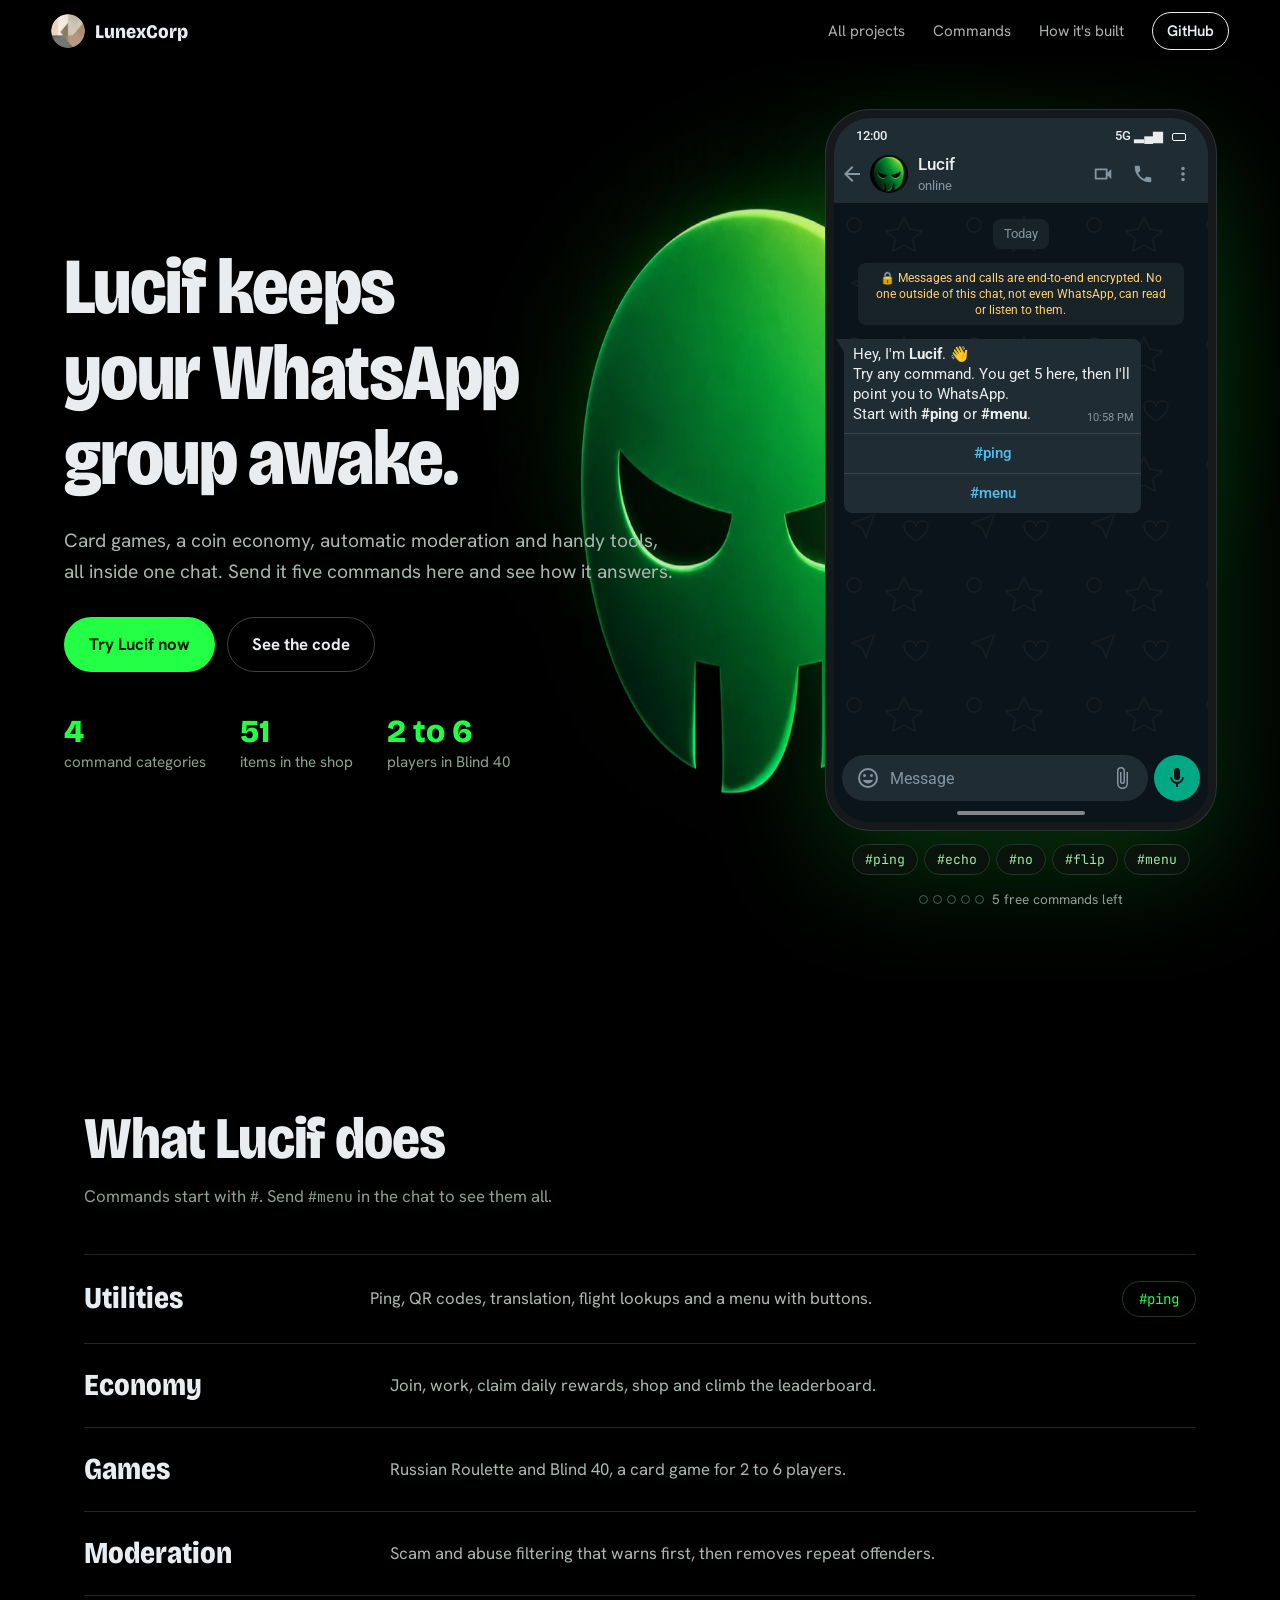
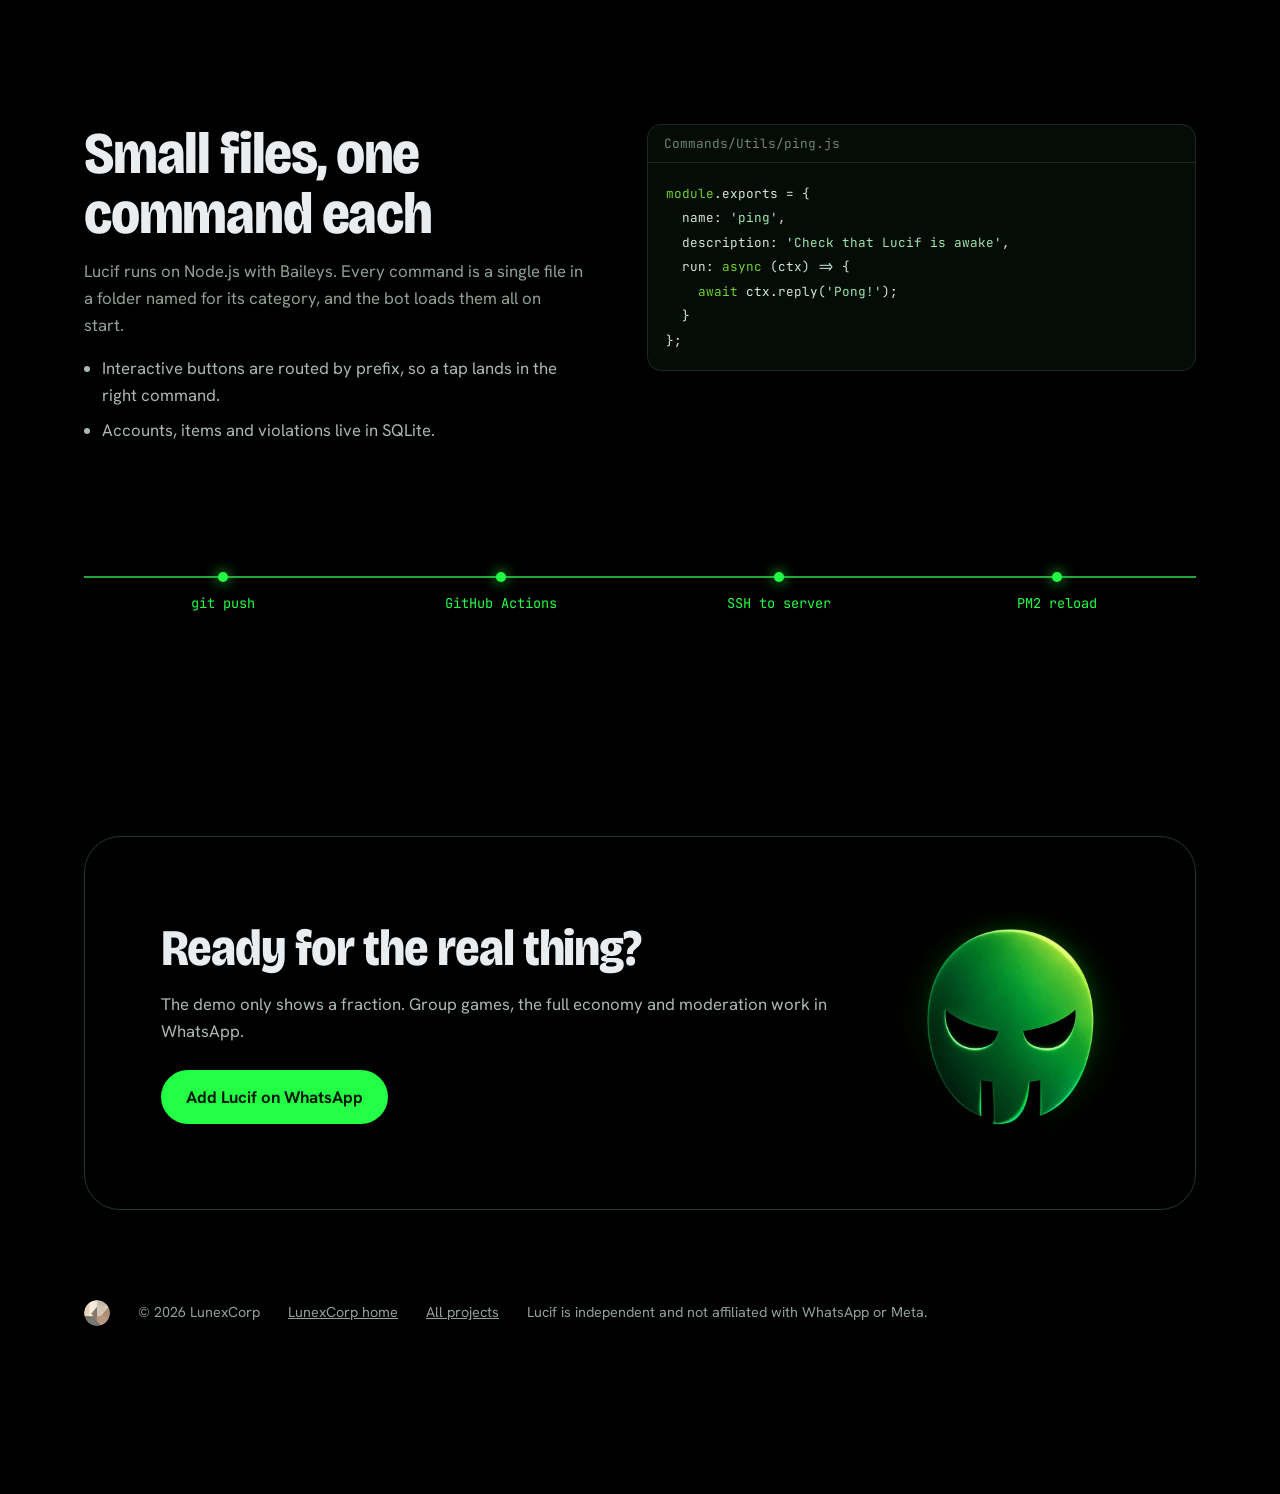
==== commit a82edf3c: "Add files via upload" ====
--- a/lucif.html
+++ b/lucif.html
@@ -1,212 +1,102 @@
 <!DOCTYPE html>
 <html lang="en">
 <head>
-  <meta charset="utf-8">
-  <meta name="viewport" content="width=device-width, initial-scale=1, viewport-fit=cover">
-  <title>Lucif | WhatsApp Bot Engine by LunexCorp</title>
-  <meta name="description" content="Lucif is an intelligent WhatsApp bot featuring games, coin economy, interactive tools, and automated group moderation. Try it live in your browser.">
-  <meta name="theme-color" content="#070a10">
-  <meta property="og:title" content="Lucif WhatsApp Bot Engine">
-  <meta property="og:description" content="Experience games, economy, and group moderation built on Node.js and Baileys. Call +27 63 154 5556 on WhatsApp.">
-  <meta property="og:image" content="assets/lucif.webp">
-  <link rel="icon" href="assets/favicon.png" type="image/png">
-  <link rel="preconnect" href="https://fonts.googleapis.com">
-  <link rel="preconnect" href="https://fonts.gstatic.com" crossorigin>
-  <link href="https://fonts.googleapis.com/css2?family=Plus+Jakarta+Sans:wght@400;500;600;700;800&family=JetBrains+Mono:wght@400;500;700&family=Roboto:wght@400;500&display=swap" rel="stylesheet">
-  <link rel="stylesheet" href="style.css">
+<meta charset="utf-8">
+<meta name="viewport" content="width=device-width, initial-scale=1, viewport-fit=cover">
+<title>Lucif | WhatsApp bot by LunexCorp</title>
+<meta name="description" content="Lucif is a WhatsApp bot with games, an economy, moderation and utilities. Try five commands in your browser, then browse every LunexCorp project.">
+<meta name="theme-color" content="#000000">
+<meta property="og:image" content="assets/lucif.webp">
+<link rel="icon" href="assets/favicon.png">
+<link rel="preconnect" href="https://fonts.googleapis.com">
+<link rel="preconnect" href="https://fonts.gstatic.com" crossorigin>
+<link href="https://fonts.googleapis.com/css2?family=Bricolage+Grotesque:opsz,wdth,wght@12..96,75..100,600..800&family=Hanken+Grotesk:wght@400;500;700&family=JetBrains+Mono:wght@400;500&family=Roboto:wght@400;500&display=swap" rel="stylesheet">
+<link rel="stylesheet" href="style.css">
 </head>
-<body class="theme-lucif">
-  <div class="ambient-glow lucif-glow" aria-hidden="true"></div>
+<body class="lucif">
+<a class="skip" href="#demo">Skip to the demo</a>
+<header class="hdr">
+  <a class="brand" href="index.html"><img src="assets/lunexcorp.webp" alt="" width="34" height="34">LunexCorp</a>
+  <nav aria-label="Main"><a class="keep" href="index.html#projects">All projects</a><a href="#commands">Commands</a><a href="#how">How it's built</a><a class="gh" href="https://github.com/LunexCorp" target="_blank" rel="noopener">GitHub</a></nav>
+</header>
 
-  <header class="hdr">
-    <div class="hdr-inner">
-      <a class="brand" href="index.html">
-        <div class="brand-logo-wrap">
-          <img src="assets/lunexcorp.webp" alt="LunexCorp Logo" width="36" height="36" onerror="this.style.display='none'">
-        </div>
-        <span class="brand-name">Lunex<span class="accent">Corp</span></span>
-      </a>
-      <nav aria-label="Main Navigation">
-        <a href="index.html" class="nav-link">&larr; Home & Projects</a>
-        <a href="#demo" class="nav-link highlight">Live Simulator</a>
-        <a href="#commands" class="nav-link">Commands</a>
-        <a href="#" data-wa class="btn btn-sm btn-whatsapp">Connect Bot</a>
-      </nav>
-    </div>
-  </header>
+<main id="top">
+<section class="hero" data-t="dark">
+  <div class="hero-bg" aria-hidden="true"></div>
+  <img id="mask" src="assets/lucif.webp" alt="" width="900" height="900">
+  <div class="hero-copy">
+    <h1><span class="l" style="--i:0"><span>Lucif keeps</span></span><span class="l" style="--i:1"><span>your WhatsApp</span></span><span class="l" style="--i:2"><span>group awake.</span></span></h1>
+    <p class="lede">Card games, a coin economy, automatic moderation and handy tools, all inside one chat. Send it five commands here and see how it answers.</p>
+    <div class="row"><a class="btn btn-g" href="#demo" data-focus>Try Lucif now</a><a class="btn btn-line" href="index.html#/repo/Lucif">See the code</a></div>
+    <ul class="facts"><li><strong>4</strong>command categories</li><li><strong>51</strong>items in the shop</li><li><strong>2 to 6</strong>players in Blind 40</li></ul>
+  </div>
 
-  <main id="top">
-    <section class="hero-lucif">
-      <div class="wrap hero-lucif-grid">
-        <div class="hero-lucif-copy">
-          <div class="badge-pill green">
-            <span class="pulse-dot"></span> Active Bot Status: Online
-          </div>
-          <h1>Energize Your <span class="text-gradient-green">WhatsApp Groups</span> Instantly.</h1>
-          <p class="lede">
-            Multiplayer card games, coin economy, warning systems, and dynamic utility modules — all executing effortlessly inside your group chats.
-          </p>
-          <div class="cta-group">
-            <a href="#" data-wa class="btn btn-whatsapp btn-glow-green">
-              <svg width="20" height="20" viewBox="0 0 24 24" fill="currentColor"><path d="M.057 24l1.687-6.163c-1.041-1.804-1.588-3.849-1.587-5.946.003-6.556 5.338-11.891 11.893-11.891 3.181.001 6.167 1.24 8.413 3.488 2.245 2.248 3.481 5.236 3.48 8.414-.003 6.557-5.338 11.892-11.893 11.892-1.99-.001-3.951-.5-5.688-1.448l-6.305 1.654zm6.597-3.807c1.676.995 3.276 1.591 5.392 1.592 5.448 0 9.886-4.434 9.889-9.885.002-5.462-4.415-9.89-9.881-9.892-5.452 0-9.887 4.434-9.889 9.884-.001 2.225.651 3.891 1.746 5.634l-.999 3.648 3.742-.981z"/></svg>
-              Add Lucif (063 154 5556)
-            </a>
-            <a href="#demo" class="btn btn-glass">Try In-Browser Demo</a>
-          </div>
-          <ul class="feature-pills">
-            <li><strong>4+</strong> Command Modules</li>
-            <li><strong>50+</strong> Economy Items</li>
-            <li><strong>2-6</strong> Player Card Games</li>
-            <li><strong>0.1s</strong> Reaction Speed</li>
-          </ul>
-        </div>
-
-        <div class="demo-wrapper" id="demo">
-          <div class="phone-frame" aria-label="Lucif Interactive WhatsApp Simulator">
-            <div class="phone-header">
-              <div class="phone-status-bar">
-                <span>12:00</span>
-                <span class="phone-icons">5G ▇▆▅ 🔋</span>
-              </div>
-              <div class="chat-app-bar">
-                <div class="back-ic">&larr;</div>
-                <div class="avatar-wrap">
-                  <img src="assets/lucif-avatar.webp" alt="Lucif" onerror="this.src='data:image/svg+xml;utf8,<svg xmlns='http://www.w3.org/2000/svg' width='40' height='40'><circle cx='20' cy='20' r='20' fill='%2310b981'/></svg>'">
-                  <span class="online-indicator"></span>
-                </div>
-                <div class="chat-info">
-                  <b class="chat-name">Lucif Bot Engine</b>
-                  <span id="status" class="chat-status">online</span>
-                </div>
-                <div class="chat-actions">
-                  <span>📹</span> <span>📞</span> <span>⋮</span>
-                </div>
-              </div>
-            </div>
-
-            <div class="chat-viewport" id="msgs" role="log" aria-live="polite"></div>
-
-            <form class="chat-input-bar" id="form" autocomplete="off">
-              <div class="chat-input-field">
-                <span class="input-icon">😊</span>
-                <label class="sr-only" for="input">Type command</label>
-                <input id="input" type="text" placeholder="Type a command like #menu..." maxlength="120">
-                <span class="input-icon">📎</span>
-              </div>
-              <button id="send" type="submit" aria-label="Send Command">
-                <svg id="ico" width="20" height="20" viewBox="0 0 24 24" fill="currentColor"></svg>
-              </button>
-            </form>
-          </div>
-
-          <div class="chip-drawer" id="chips">
-            <button type="button" data-cmd="#menu">#menu</button>
-            <button type="button" data-cmd="#ping">#ping</button>
-            <button type="button" data-cmd="#flip">#flip</button>
-            <button type="button" data-cmd="#echo hello">#echo hello</button>
-            <button type="button" data-cmd="#no">#no</button>
-          </div>
-
-          <div class="demo-status-row">
-            <div class="pips-bar" aria-hidden="true">
-              <i></i><i></i><i></i><i></i><i></i>
-            </div>
-            <span id="counter" class="counter-text">5 commands remaining</span>
-          </div>
+  <div class="demo" id="demo">
+    <div class="phone" aria-label="Lucif demo chat">
+      <div class="sb"><span>12:00</span><span>5G ▂▄▆ <i></i></span></div>
+      <div class="bar">
+        <svg width="24" height="24" viewBox="0 0 24 24"><path d="M20 11H7.8l5.6-5.6L12 4l-8 8 8 8 1.4-1.4L7.8 13H20z"/></svg>
+        <img src="assets/lucif-avatar.webp" alt="" width="38" height="38">
+        <div class="who"><b>Lucif</b><span id="status">online</span></div>
+        <div class="ic" aria-hidden="true">
+          <svg width="22" height="22" viewBox="0 0 24 24"><path d="M15 8v8H5V8zm1-2H4a1 1 0 0 0-1 1v10a1 1 0 0 0 1 1h12a1 1 0 0 0 1-1v-3.5l4 4v-11l-4 4V7a1 1 0 0 0-1-1z"/></svg>
+          <svg width="22" height="22" viewBox="0 0 24 24"><path d="M6.6 10.8a15 15 0 0 0 6.6 6.6l2.2-2.2c.3-.3.7-.4 1-.2 1.100.4 2.300.6 3.600.6.600 0 1 .4 1 1V20c0 .6-.4 1-1 1A17 17 0 0 1 3 4c0-.6.4-1 1-1h3.500c.6 0 1 .4 1 1 0 1.300.2 2.500.6 3.600.1.300 0 .700-.2 1z"/></svg>
+          <svg width="22" height="22" viewBox="0 0 24 24"><path d="M12 8a2 2 0 1 0 0-4 2 2 0 0 0 0 4zm0 2a2 2 0 1 0 0 4 2 2 0 0 0 0-4zm0 6a2 2 0 1 0 0 4 2 2 0 0 0 0-4z"/></svg>
         </div>
       </div>
-    </section>
+      <div class="chat" id="msgs" role="log" aria-live="polite"></div>
+      <form class="inp" id="form" autocomplete="off">
+        <div class="f">
+          <svg width="24" height="24" viewBox="0 0 24 24"><path d="M12 2a10 10 0 1 0 0 20 10 10 0 0 0 0-20zm0 18a8 8 0 1 1 0-16 8 8 0 0 1 0 16zm-3.500-9a1.500 1.500 0 1 0 0-3 1.500 1.500 0 0 0 0 3zm7 0a1.500 1.500 0 1 0 0-3 1.500 1.500 0 0 0 0 3zM12 17.500c2.300 0 4.300-1.500 5-3.500H7c.700 2 2.700 3.500 5 3.500z"/></svg>
+          <label class="sr-only" for="input">Message</label>
+          <input id="input" type="text" placeholder="Message" maxlength="120" enterkeyhint="send">
+          <svg width="24" height="24" viewBox="0 0 24 24"><path d="M16.500 6v11.500a4 4 0 0 1-8 0V5a2.500 2.500 0 0 1 5 0v10.500a1 1 0 0 1-2 0V6H10v9.500a2.500 2.500 0 0 0 5 0V5a4 4 0 0 0-8 0v12.500a5.500 5.500 0 0 0 11 0V6z"/></svg>
+        </div>
+        <button id="send" type="submit" aria-label="Send"><svg id="ico" width="24" height="24" viewBox="0 0 24 24"></svg></button>
+      </form>
+      <div class="gest"></div>
+    </div>
+    <div class="chips" id="chips" aria-label="Suggested commands">
+      <button type="button" data-cmd="#ping">#ping</button><button type="button" data-cmd="#echo hello">#echo</button><button type="button" data-cmd="#no">#no</button><button type="button" data-cmd="#flip">#flip</button><button type="button" data-cmd="#menu">#menu</button>
+    </div>
+    <div class="left"><div class="pips" aria-hidden="true"><i></i><i></i><i></i><i></i><i></i></div><span id="counter">5 free commands</span></div>
+  </div>
+</section>
 
-    <section class="sec wrap" id="commands">
-      <div class="sec-header center">
-        <h2>Built for Everything Groups Need</h2>
-        <p class="sub">All commands begin with the <code>#</code> prefix. Send <code>#menu</code> directly to the bot for full access.</p>
-      </div>
+<section class="sec" id="commands" data-t="dark"><div class="wrap">
+  <h2>What Lucif does</h2>
+  <p class="sub">Commands start with <code>#</code>. Send <code>#menu</code> in the chat to see them all.</p>
+  <div class="cmds">
+    <div class="cmd"><h3>Utilities</h3><p>Ping, QR codes, translation, flight lookups and a menu with buttons.</p><button class="try" data-run="#ping">#ping</button></div>
+    <div class="cmd"><h3>Economy</h3><p>Join, work, claim daily rewards, shop and climb the leaderboard.</p><span></span></div>
+    <div class="cmd"><h3>Games</h3><p>Russian Roulette and Blind 40, a card game for 2 to 6 players.</p><span></span></div>
+    <div class="cmd"><h3>Moderation</h3><p>Scam and abuse filtering that warns first, then removes repeat offenders.</p><span></span></div>
+  </div>
+</div></section>
 
-      <div class="command-grid">
-        <div class="command-card">
-          <div class="card-icon">⚡</div>
-          <h3>Utilities & Tools</h3>
-          <p>Instant pings, QR generators, translation services, aircraft lookups, and interactive menus.</p>
-          <button class="btn btn-sm btn-glass" data-run="#ping">Try #ping</button>
-        </div>
-        <div class="command-card">
-          <div class="card-icon">💎</div>
-          <h3>Economy Engine</h3>
-          <p>Virtual jobs, daily streaks, item shops, inventory trading, and global leaderboards.</p>
-          <button class="btn btn-sm btn-glass" data-run="#menu">View Economy</button>
-        </div>
-        <div class="command-card">
-          <div class="card-icon">🃏</div>
-          <h3>Multiplayer Games</h3>
-          <p>Card games like Blind 40 (2-6 players), Russian Roulette, decision flippers, and quizzes.</p>
-          <button class="btn btn-sm btn-glass" data-run="#flip">Try #flip</button>
-        </div>
-        <div class="command-card">
-          <div class="card-icon">🛡️</div>
-          <h3>Group Moderation</h3>
-          <p>Automated link protection, anti-spam filters, strike systems, and automatic ban escalations.</p>
-          <span class="badge-mini">Auto Protection</span>
-        </div>
-      </div>
-    </section>
+<section class="sec" id="how" data-t="dark" style="padding-top:0"><div class="wrap how">
+  <div>
+    <h2>Small files, one command each</h2>
+    <p class="sub">Lucif runs on Node.js with Baileys. Every command is a single file in a folder named for its category, and the bot loads them all on start.</p>
+    <ul><li>Interactive buttons are routed by prefix, so a tap lands in the right command.</li><li>Accounts, items and violations live in SQLite.</li></ul>
+  </div>
+  <figure class="code"><figcaption>Commands/Utils/ping.js</figcaption><pre><code><span class="k">module</span>.exports = {
+  name: <span class="s">'ping'</span>,
+  description: <span class="s">'Check that Lucif is awake'</span>,
+  run: <span class="k">async</span> (ctx) =&gt; {
+    <span class="k">await</span> ctx.reply(<span class="s">'Pong!'</span>);
+  }
+};</code></pre></figure>
+  <ol class="pipe" id="pipe" aria-label="Deploy steps"><li style="--i:0">git push</li><li style="--i:1">GitHub Actions</li><li style="--i:2">SSH to server</li><li style="--i:3">PM2 reload</li></ol>
+</div></section>
 
-    <section class="sec wrap">
-      <div class="architecture-box">
-        <div class="arch-info">
-          <h2>High-Performance Modular Architecture</h2>
-          <p>
-            Lucif is built using <strong>Node.js</strong> and the high-speed <strong>@whiskeysockets/baileys</strong> library, ensuring lightweight memory usage and instant response times.
-          </p>
-          <ul class="arch-list">
-            <li><strong>Isolated Command Files:</strong> Every command runs independently for maximum reliability.</li>
-            <li><strong>SQLite Persistence:</strong> Fast transactional DB handling balance, inventory, and warnings.</li>
-            <li><strong>WhatsApp Native:</strong> Full support for dynamic buttons, lists, and direct media generation.</li>
-          </ul>
-        </div>
-        <div class="code-preview">
-          <div class="code-header">Commands/Utils/ping.js</div>
-          <pre><code><span class="k">module</span>.exports = {
-  name: <span class="s">'ping'</span>,
-  description: <span class="s">'Check bot health & latency'</span>,
-  run: <span class="k">async</span> (ctx) => {
-    <span class="k">const</span> start = Date.now();
-    <span class="k">await</span> ctx.reply(<span class="s">'Pong! 🏓'</span>);
-  }
-};</code></pre>
-        </div>
-      </div>
-    </section>
+<section class="sec" style="padding-top:0"><div class="wrap">
+  <div class="cta"><div><h2>Ready for the real thing?</h2><p>The demo only shows a fraction. Group games, the full economy and moderation work in WhatsApp.</p><a class="btn btn-g" data-wa href="#">Add Lucif on WhatsApp</a></div><img src="assets/lucif.webp" alt=""></div>
+  <footer><img src="assets/lunexcorp.webp" alt=""><span>&copy; <span id="year"></span> LunexCorp</span><a href="index.html">LunexCorp home</a><a href="index.html#projects">All projects</a><span>Lucif is independent and not affiliated with WhatsApp or Meta.</span></footer>
+</div></section>
+</main>
 
-    <section class="wrap cta-block-wrap">
-      <div class="cta-block">
-        <div>
-          <h2>Ready to transform your chat group?</h2>
-          <p>Connect Lucif to WhatsApp right now and start playing card games and managing group moderation in seconds.</p>
-          <a href="#" data-wa class="btn btn-whatsapp btn-glow-green">
-            Connect to WhatsApp (063 154 5556)
-          </a>
-        </div>
-      </div>
-    </section>
-
-    <footer class="footer">
-      <div class="wrap footer-inner">
-        <div class="footer-brand">
-          <img src="assets/lunexcorp.webp" alt="" width="28" height="28" onerror="this.style.display='none'">
-          <span>&copy; <span id="year"></span> LunexCorp</span>
-        </div>
-        <div class="footer-links">
-          <a href="index.html">LunexCorp Home</a>
-          <a href="index.html#projects">Projects</a>
-          <a href="#" data-wa>WhatsApp: 063 154 5556</a>
-        </div>
-        <p class="footer-disclaimer">Lucif is an independent platform and is not affiliated with WhatsApp or Meta Platforms.</p>
-      </div>
-    </footer>
-  </main>
-
-  <script src="common.js"></script>
-  <script src="lucif.js"></script>
+<script src="common.js"></script>
+<script src="lucif.js"></script>
 </body>
 </html>
--- a/style.css
+++ b/style.css
@@ -1,930 +1,178 @@
-/* LunexCorp Modern Styling System */
-:root {
-  --bg-dark: #070a10;
-  --bg-card: rgba(15, 23, 42, 0.65);
-  --bg-card-border: rgba(255, 255, 255, 0.08);
-  --text-main: #f1f5f9;
-  --text-muted: #94a3b8;
-  
-  --cyan: #00f2fe;
-  --blue: #4facfe;
-  --green: #10b981;
-  --green-glow: rgba(16, 185, 129, 0.4);
-  
-  --wa-bg: #0b141a;
-  --wa-bar: #1f2c34;
-  --wa-in: #202c33;
-  --wa-out: #005c4b;
-  --wa-text: #e9edef;
-  
-  --font-body: 'Plus Jakarta Sans', system-ui, -apple-system, sans-serif;
-  --font-mono: 'JetBrains Mono', monospace;
-}
+/* LunexCorp = warm cream/clay (company logo). Lucif = black + green (bot icon). */
+:root{--cream:#eee9da;--ivory:#f6f0e6;--peach:#ecceb4;--stone:#d3cabb;--olive:#8b7d63;--clay:#b58c73;--slate:#737874;--ink:#2a231b;
+--g:#22ff44;--g2:#1fa83a;--g3:#6ed42a;--g1:#0b4a1b;
+--in:#202c33;--out:#005c4b;--bar:#1f2c34;--wabg:#0b141a;--blue:#53bdeb;--wt:#e9edef;--wm:#8696a0;
+--display:"Bricolage Grotesque",system-ui,sans-serif;--body:"Hanken Grotesk",system-ui,sans-serif;--mono:"JetBrains Mono",ui-monospace,monospace}
+*,*::before,*::after{box-sizing:border-box}
+html{-webkit-text-size-adjust:100%;scroll-behavior:smooth;scroll-padding-top:70px;overflow-x:clip}
+body{margin:0;background:var(--cream);color:var(--ink);font:1.05rem/1.6 var(--body);-webkit-font-smoothing:antialiased;overflow-x:clip}
+a{color:inherit}code{font-family:var(--mono);font-size:.88em}
+h1,h2,h3{font-family:var(--display);margin:0;line-height:1.02;font-weight:800;font-stretch:85%}
+button{font:inherit;cursor:pointer}
+:focus-visible{outline:2px solid var(--olive);outline-offset:3px;border-radius:4px}
+.lucif :focus-visible{outline-color:var(--g)}
+.sr-only{position:absolute;width:1px;height:1px;overflow:hidden;clip:rect(0 0 0 0);white-space:nowrap}
+.skip{position:absolute;left:12px;top:-60px;background:var(--g);color:#000;padding:8px 14px;border-radius:8px;z-index:100}.skip:focus{top:12px}
+.wrap{max-width:1240px;margin:0 auto;padding:0 clamp(20px,5vw,64px)}
 
-*, *::before, *::after {
-  box-sizing: border-box;
-  margin: 0;
-  padding: 0;
-}
+/* header adapts to the world beneath it */
+.hdr{position:fixed;inset:0 0 auto;z-index:20;display:flex;align-items:center;justify-content:space-between;padding:12px clamp(20px,4vw,64px);background:rgba(238,233,218,.85);backdrop-filter:blur(14px);color:var(--ink)}
+body.lucif{background:#000;color:var(--wt)}body.lucif .hdr{background:rgba(0,0,0,.6);color:var(--wt)}
+.brand{display:flex;align-items:center;gap:10px;text-decoration:none;font:800 1.2rem var(--display);font-stretch:90%}
+.brand img{width:34px;height:34px;border-radius:50%}
+.hdr nav{display:flex;gap:clamp(12px,2.5vw,28px);align-items:center;font-size:.95rem}
+.hdr nav a{text-decoration:none;opacity:.75}.hdr nav a:hover{opacity:1}
+.hdr nav .gh{opacity:1;border:1px solid currentColor;border-radius:99px;padding:6px 14px;font-weight:600}
+.btn{display:inline-flex;align-items:center;gap:8px;text-decoration:none;padding:13px 24px;border-radius:99px;font-weight:700;border:1px solid transparent;transition:transform .15s,box-shadow .2s,background .2s}
+.btn:active{transform:translateY(1px)}
+.btn-g{background:var(--g);color:#001a06;box-shadow:0 0 0 0 rgba(34,255,68,.5)}.btn-g:hover{box-shadow:0 0 34px 2px rgba(34,255,68,.45)}
+.btn-line{border-color:#ffffff40;color:var(--wt)}.btn-line:hover{border-color:var(--g)}
+.btn-ink{background:var(--ink);color:var(--ivory)}.btn-ink:hover{background:#463a2c}
+.btn-clay{border-color:var(--clay);color:var(--ink)}.btn-clay:hover{background:var(--peach)}
 
-html {
-  scroll-behavior: smooth;
-  font-size: 16px;
-  background-color: var(--bg-dark);
-  color: var(--text-main);
-}
+/* hero */
+.hero{position:relative;min-height:100svh;padding:110px clamp(20px,5vw,80px) 70px;display:grid;grid-template-columns:minmax(0,1fr) minmax(0,390px);gap:clamp(30px,6vw,90px);align-items:center;overflow:hidden;max-width:1500px;margin:0 auto}
+.hero-bg{position:absolute;inset:0;pointer-events:none;background:radial-gradient(600px 500px at var(--mx,70%) var(--my,40%),rgba(34,255,68,.13),transparent 70%)}
+#mask{position:absolute;left:34%;top:50%;width:min(640px,50vw);translate:0 -50%;mix-blend-mode:screen;pointer-events:none;opacity:.85;transform:perspective(900px) rotateX(var(--rx,0deg)) rotateY(var(--ry,0deg));transition:transform .25s ease-out;animation:ignite 1.6s steps(1) both}
+@keyframes ignite{0%{opacity:0}8%{opacity:.9}14%{opacity:.1}22%{opacity:.8}30%{opacity:.05}42%{opacity:.95}50%{opacity:.4}100%{opacity:.95}}
+.hero-copy,.demo{position:relative;z-index:2}.lucif footer{color:#8fa096}.lucif .cta{border:1px solid #1f3a26}
+.hero h1{font-size:clamp(2.7rem,6.2vw,5.8rem);letter-spacing:-.02em}
+.hero h1 .l{display:block;overflow:hidden;padding-bottom:.06em}
+.hero h1 .l>span{display:block;animation:rise .9s cubic-bezier(.2,.8,.2,1) both;animation-delay:calc(var(--i)*.12s + .5s)}
+@keyframes rise{from{transform:translateY(105%)}}
+.lede{font-size:1.2rem;color:#a9b8b0;max-width:32em;margin:22px 0 30px}
+.row{display:flex;gap:12px;flex-wrap:wrap}
+.facts{list-style:none;padding:0;margin:42px 0 0;display:flex;gap:34px;flex-wrap:wrap;color:#8fa096;font-size:.95rem}
+.facts strong{display:block;font:800 2rem var(--display);color:var(--g);line-height:1.1}
 
-body {
-  font-family: var(--font-body);
-  line-height: 1.6;
-  overflow-x: hidden;
-  -webkit-font-smoothing: antialiased;
-}
+/* WhatsApp (Android, dark) */
+.demo{display:flex;flex-direction:column;align-items:center;gap:14px;animation:rise .9s .9s cubic-bezier(.2,.8,.2,1) both}
+.phone{width:100%;max-width:390px;height:min(720px,84svh);min-height:520px;border-radius:44px;border:8px solid #15191c;background:var(--wabg);box-shadow:0 0 0 1px #2a3338,0 40px 120px rgba(34,255,68,.2);display:flex;flex-direction:column;overflow:hidden;font-family:Roboto,"Segoe UI",sans-serif;color:var(--wt)}
+.sb{display:flex;justify-content:space-between;align-items:center;padding:8px 22px 2px;font-size:12.5px;font-weight:500;background:var(--bar)}
+.sb i{display:inline-block;width:14px;height:8px;border:1.5px solid #fff;border-radius:2px;margin-left:6px;vertical-align:middle}
+.bar{display:flex;align-items:center;gap:6px;padding:6px 10px 8px 6px;background:var(--bar)}
+.bar svg{fill:var(--wm);flex:none}.bar .ic{margin-left:auto;display:flex;gap:18px;padding-right:4px}
+.bar img{width:38px;height:38px;border-radius:50%;background:#000}
+.who{line-height:1.2;min-width:0;margin-left:4px}.who b{font-weight:500;font-size:17px;display:block}
+.who span{font-size:13px;color:var(--wm)}.who span.t{color:#00a884}
+.chat{flex:1;overflow-y:auto;padding:10px 10px 8px;display:flex;flex-direction:column;gap:2px;scrollbar-width:none;
+background:var(--wabg) url("data:image/svg+xml,%3Csvg xmlns='http://www.w3.org/2000/svg' width='120' height='120' fill='none' stroke='%23fff' stroke-opacity='.045' stroke-width='1.4'%3E%3Ccircle cx='20' cy='22' r='7'/%3E%3Cpath d='M70 14l6 12 12 2-9 8 2 12-11-6-11 6 2-12-9-8 12-2z'/%3E%3Cpath d='M18 80l22-8-8 22-4-9z'/%3E%3Cpath d='M82 84c0-8 12-8 12 0 0 7-12 14-12 14s-12-7-12-14c0-8 12-8 12 0z'/%3E%3C/svg%3E")}
+.chat::-webkit-scrollbar{display:none}
+.pill{align-self:center;background:#182229;color:var(--wm);font-size:12.5px;padding:5px 11px;border-radius:8px;margin:6px 0;text-align:center;max-width:92%}
+.pill.enc{color:#ffd279;font-size:12px;line-height:1.35;padding:7px 11px}
+.m{position:relative;max-width:84%;padding:6px 7px 6px 9px;border-radius:8px;font-size:14.8px;line-height:1.35;overflow-wrap:anywhere;color:var(--wt);box-shadow:0 1px .5px #0b141a66}
+.m.in{align-self:flex-start;background:var(--in)}.m.out{align-self:flex-end;background:var(--out)}
+.m.tail{margin-top:6px}
+.m.in.tail{border-top-left-radius:0}.m.out.tail{border-top-right-radius:0}
+.m.tail::before{content:"";position:absolute;top:0;width:8px;height:13px}
+.m.in.tail::before{left:-8px;background:var(--in);clip-path:polygon(100% 0,0 0,100% 100%)}
+.m.out.tail::before{right:-8px;background:var(--out);clip-path:polygon(0 0,100% 0,0 100%)}
+.m code{background:#0000003a;padding:0 4px;border-radius:3px}
+.meta{float:right;margin:7px 0 -3px 12px;font-size:11px;color:#ffffff99;display:inline-flex;gap:3px;align-items:center;line-height:1}
+.m.in .meta{color:var(--wm)}
+.tk{width:16px;height:11px;fill:none;stroke:#ffffff99;stroke-width:1.6}.tk.rd{stroke:var(--blue)}.tk .b{display:none}.tk.dv .b,.tk.rd .b{display:inline}
+.foot{display:block;font-size:12.5px;color:var(--wm);margin-top:4px}
+.rows{clear:both;margin:8px -7px -6px -9px;border-top:1px solid #ffffff1c}
+.rows button{display:flex;justify-content:center;align-items:center;gap:7px;width:100%;background:none;border:0;border-top:1px solid #ffffff1c;color:var(--blue);padding:11px 8px;font:500 14.5px Roboto,sans-serif;text-decoration:none}
+.rows>:first-child{border-top:0}.rows button:hover:not(:disabled){background:#ffffff0d}.rows button:disabled{opacity:.5;cursor:default}
+.rows svg{width:15px;height:15px;fill:var(--blue)}
+.m canvas{display:block;border-radius:6px;margin:1px 0 4px;width:200px;max-width:100%;aspect-ratio:1}
+.typing{align-self:flex-start;background:var(--in);border-radius:8px;border-top-left-radius:0;padding:12px 14px;display:flex;gap:4px;margin-top:6px}
+.typing i{width:7px;height:7px;border-radius:50%;background:var(--wm);animation:bl 1s infinite}.typing i:nth-child(2){animation-delay:.15s}.typing i:nth-child(3){animation-delay:.3s}
+@keyframes bl{50%{opacity:.25;transform:translateY(-2px)}}
+.inp{display:flex;gap:6px;align-items:flex-end;padding:6px 8px 4px;background:var(--wabg)}
+.inp .f{flex:1;display:flex;align-items:center;gap:10px;background:var(--bar);border-radius:99px;padding:0 14px;min-height:46px}
+.inp .f svg{fill:var(--wm);flex:none}
+#input{flex:1;min-width:0;background:none;border:0;color:var(--wt);font:16px Roboto,sans-serif;padding:11px 0;outline:0}
+#input::placeholder{color:var(--wm)}
+#send{width:46px;height:46px;border-radius:50%;border:0;background:#00a884;display:grid;place-items:center;flex:none}
+#send svg{fill:#0b141a}#send:disabled{opacity:.5}
+.gest{width:34%;height:4px;border-radius:9px;background:#e9edef88;margin:6px auto 7px}
+.chips{display:flex;gap:6px;flex-wrap:wrap;justify-content:center;max-width:390px}
+.chips button{background:#0a120c;border:1px solid #1f3a26;color:#9fe6ad;font:.82rem var(--mono);padding:6px 12px;border-radius:99px;transition:border-color .2s,color .2s}
+.chips button:hover:not(:disabled){border-color:var(--g);color:var(--g)}.chips button:disabled{opacity:.35;cursor:default}
+.left{font-size:.85rem;color:#8fa096;display:flex;gap:8px;align-items:center}
+.pips{display:flex;gap:5px}.pips i{width:9px;height:9px;border-radius:50%;border:1.5px solid #4c6354;transition:.25s}.pips i.on{background:var(--g);border-color:var(--g);box-shadow:0 0 8px var(--g)}
 
-a { color: inherit; text-decoration: none; }
-button { font-family: inherit; cursor: pointer; border: none; background: none; }
+/* Lucif sections */
+.sec{padding:clamp(70px,10vw,140px) 0;position:relative}
+.sec h2{font-size:clamp(2.2rem,4.6vw,3.8rem);letter-spacing:-.02em}
+.sec .sub{color:#8fa096;max-width:36em;margin:14px 0 0}
+.cmds{margin-top:44px;border-top:1px solid #1b2a1f}
+.cmd{display:grid;grid-template-columns:minmax(120px,.5fr) 1.4fr auto;gap:12px 28px;align-items:center;padding:26px 0;border-bottom:1px solid #1b2a1f;transition:background .3s,padding .3s}
+.cmd:hover{background:linear-gradient(90deg,rgba(34,255,68,.07),transparent);padding-left:16px}
+.cmd h3{font-size:1.9rem}.cmd p{margin:0;color:#a9b8b0}
+.try{background:none;border:1px solid #1f3a26;color:var(--g);padding:8px 16px;border-radius:99px;font:.88rem var(--mono)}.try:hover{border-color:var(--g)}
+.how{display:grid;grid-template-columns:1fr 1.1fr;gap:clamp(30px,5vw,70px);align-items:start}
+.how ul{padding-left:1.1em;color:#a9b8b0}.how li{margin:.5em 0}
+.code{margin:0;background:#050b07;border:1px solid #1b2a1f;border-radius:14px;overflow:hidden}
+.code figcaption{padding:10px 16px;border-bottom:1px solid #1b2a1f;font:.8rem var(--mono);color:#6f8577}
+.code pre{margin:0;padding:18px;overflow-x:auto;font:.9rem/1.7 var(--mono);color:#cfe9d6}.k{color:var(--g3)}.s{color:#9fe6ad}
+.pipe{list-style:none;padding:0;margin:44px 0 0;display:flex;gap:0;grid-column:1/-1}
+.pipe li{flex:1;position:relative;padding:16px 10px 0;text-align:center;font:.85rem var(--mono);color:#6f8577;border-top:2px solid #1b2a1f}
+.pipe li::before{content:"";position:absolute;top:-6px;left:50%;width:10px;height:10px;border-radius:50%;background:#1b2a1f;translate:-50% 0}
+.pipe.go li{animation:lit .5s forwards;animation-delay:calc(var(--i)*.55s)}
+.pipe.go li::before{animation:dot .5s forwards;animation-delay:calc(var(--i)*.55s)}
+@keyframes lit{to{color:var(--g);border-color:var(--g2)}}@keyframes dot{to{background:var(--g);box-shadow:0 0 14px var(--g)}}
 
-.wrap {
-  width: 100%;
-  max-width: 1240px;
-  margin: 0 auto;
-  padding: 0 clamp(16px, 4vw, 32px);
-}
+/* LunexCorp world */
+.cream{background:var(--cream);color:var(--ink)}
+.intro{display:grid;grid-template-columns:auto 1fr;gap:clamp(24px,5vw,64px);align-items:center}
+.intro img{width:clamp(120px,18vw,210px);border-radius:50%;animation:spin 1.4s cubic-bezier(.2,.8,.2,1) both;animation-play-state:paused}
+.cream.seen .intro img{animation-play-state:running}
+@keyframes spin{from{clip-path:circle(0);rotate:-120deg}to{clip-path:circle(75%);rotate:0deg}}
+.cream h2{font-size:clamp(2.2rem,4.6vw,3.8rem)}.cream p{color:#5c5042;max-width:36em}
+.stats{display:flex;flex-wrap:wrap;gap:12px 44px;margin:46px 0 26px;padding:22px 0;border-block:1px solid var(--stone)}
+.stats b{display:block;font:800 2.2rem var(--display);font-stretch:85%;line-height:1}.stats span{font-size:.88rem;color:#7a6c58}
+.ctl{display:flex;gap:10px;flex-wrap:wrap;margin-bottom:22px}
+.ctl input,.ctl select{background:var(--ivory);border:1px solid var(--stone);border-radius:99px;padding:10px 16px;font:inherit;font-size:.95rem;color:var(--ink)}
+.ctl input{flex:1;min-width:180px}
+.repos{display:grid;grid-template-columns:repeat(auto-fill,minmax(290px,1fr));gap:14px}
+.repo{display:flex;flex-direction:column;gap:10px;background:var(--ivory);border:1px solid var(--stone);border-radius:20px;padding:22px;text-decoration:none;position:relative;overflow:hidden;animation:pop .5s both;animation-delay:calc(var(--i)*60ms);transition:border-color .2s}
+@keyframes pop{from{opacity:0;translate:0 14px}}
+.repo::after{content:"";position:absolute;inset:0;pointer-events:none;opacity:0;transition:opacity .25s;background:radial-gradient(260px circle at var(--x,50%) var(--y,50%),rgba(181,140,115,.22),transparent 70%)}
+.repo:hover{border-color:var(--clay)}.repo:hover::after{opacity:1}
+.repo.lead{grid-column:1/-1;background:#000;color:var(--wt);border-color:#000;flex-direction:row;align-items:center;gap:26px}
+.repo.lead::after{background:radial-gradient(360px circle at var(--x,50%) var(--y,50%),rgba(34,255,68,.16),transparent 70%)}
+.repo.lead img{width:96px;height:96px;border-radius:50%;flex:none}.repo.lead p{color:#a9b8b0}
+.repo h3{font-size:1.5rem}.repo p{margin:0;color:#5c5042;font-size:.95rem;flex:1}
+.meta2{display:flex;gap:14px;flex-wrap:wrap;font-size:.85rem;color:#7a6c58;align-items:center}
+.repo.lead .meta2{color:#8fa096}
+.dot{width:10px;height:10px;border-radius:50%;display:inline-block;margin-right:5px;background:var(--clay)}
+.tag{font-size:.78rem;border:1px solid var(--stone);border-radius:99px;padding:2px 10px;color:#6b5d4b}
+.msg{color:#7a6c58}
+.sk{height:170px;border-radius:20px;background:linear-gradient(90deg,var(--ivory),var(--peach),var(--ivory));background-size:200% 100%;animation:sh 1.3s infinite}@keyframes sh{to{background-position:-200% 0}}
+.cta{margin:clamp(40px,7vw,90px) 0;background:#000;color:var(--wt);border-radius:36px;padding:clamp(34px,6vw,76px);display:grid;grid-template-columns:1fr auto;gap:30px;align-items:center;overflow:hidden;position:relative}
+.cta img{width:min(300px,40vw);mix-blend-mode:screen;margin:-40px -40px -40px 0}
+.cta h2{font-size:clamp(2rem,4vw,3.2rem)}.cta p{color:#a9b8b0}.cta .btn{margin-top:8px}
+footer{padding:0 0 40px;font-size:.9rem;color:#7a6c58;display:flex;gap:10px 28px;flex-wrap:wrap;align-items:center}
+footer img{width:26px;border-radius:50%}
 
-.ambient-glow {
-  position: fixed;
-  top: -20%;
-  left: 50%;
-  transform: translateX(-50%);
-  width: 100vw;
-  height: 80vh;
-  background: radial-gradient(circle, rgba(0, 242, 254, 0.12) 0%, rgba(79, 172, 254, 0.05) 40%, transparent 70%);
-  pointer-events: none;
-  z-index: 0;
-}
-
-.lucif-glow {
-  background: radial-gradient(circle, rgba(16, 185, 129, 0.15) 0%, rgba(5, 150, 105, 0.04) 40%, transparent 70%);
-}
-
-/* Header */
-.hdr {
-  position: fixed;
-  top: 0;
-  left: 0;
-  right: 0;
-  z-index: 100;
-  background: rgba(7, 10, 16, 0.75);
-  backdrop-filter: blur(16px);
-  border-bottom: 1px solid rgba(255, 255, 255, 0.06);
-  padding: 14px 0;
-}
-
-.hdr-inner {
-  display: flex;
-  align-items: center;
-  justify-content: space-between;
-  max-width: 1240px;
-  margin: 0 auto;
-  padding: 0 clamp(16px, 4vw, 32px);
-}
-
-.brand {
-  display: flex;
-  align-items: center;
-  gap: 12px;
-  font-weight: 800;
-  font-size: 1.25rem;
-}
-
-.brand-logo-wrap {
-  position: relative;
-  width: 36px;
-  height: 36px;
-  border-radius: 50%;
-  overflow: hidden;
-  background: var(--bg-card);
-  border: 1px solid var(--bg-card-border);
-}
-
-.brand-logo-wrap img {
-  width: 100%;
-  height: 100%;
-  object-fit: cover;
-}
-
-.accent { color: var(--cyan); }
-
-.hdr nav {
-  display: flex;
-  align-items: center;
-  gap: clamp(12px, 2vw, 24px);
-  font-size: 0.95rem;
-  font-weight: 500;
-}
-
-.nav-link {
-  color: var(--text-muted);
-  transition: color 0.2s;
-}
-
-.nav-link:hover { color: var(--text-main); }
-
-.nav-link.highlight {
-  color: var(--green);
-  display: flex;
-  align-items: center;
-  gap: 6px;
-}
-
-.dot-online {
-  width: 8px;
-  height: 8px;
-  border-radius: 50%;
-  background: var(--green);
-  box-shadow: 0 0 8px var(--green);
-}
-
-/* Buttons */
-.btn {
-  display: inline-flex;
-  align-items: center;
-  justify-content: center;
-  gap: 8px;
-  padding: 12px 24px;
-  border-radius: 99px;
-  font-weight: 700;
-  font-size: 0.95rem;
-  transition: all 0.25s cubic-bezier(0.4, 0, 0.2, 1);
-}
-
-.btn-sm { padding: 8px 16px; font-size: 0.88rem; }
-
-.btn-primary {
-  background: linear-gradient(135deg, var(--cyan), var(--blue));
-  color: #000;
-}
-
-.btn-primary:hover {
-  transform: translateY(-2px);
-  box-shadow: 0 8px 24px rgba(0, 242, 254, 0.35);
-}
-
-.btn-glass {
-  background: rgba(255, 255, 255, 0.05);
-  color: var(--text-main);
-  border: 1px solid rgba(255, 255, 255, 0.1);
-}
-
-.btn-glass:hover {
-  background: rgba(255, 255, 255, 0.1);
-  border-color: rgba(255, 255, 255, 0.2);
-}
-
-.btn-whatsapp {
-  background: var(--green);
-  color: #000;
-}
-
-.btn-whatsapp:hover {
-  background: #10b981;
-  transform: translateY(-2px);
-  box-shadow: 0 8px 24px var(--green-glow);
-}
-
-/* Hero Section */
-.hero-hub, .hero-lucif {
-  padding-top: clamp(120px, 15vh, 160px);
-  padding-bottom: clamp(60px, 8vh, 100px);
-  position: relative;
-  z-index: 1;
-}
-
-.hero-hub-grid, .hero-lucif-grid {
-  display: grid;
-  grid-template-columns: 1fr 1fr;
-  gap: clamp(30px, 5vw, 60px);
-  align-items: center;
-}
-
-.badge-pill {
-  display: inline-flex;
-  align-items: center;
-  gap: 8px;
-  padding: 6px 16px;
-  border-radius: 99px;
-  background: rgba(0, 242, 254, 0.08);
-  border: 1px solid rgba(0, 242, 254, 0.2);
-  color: var(--cyan);
-  font-size: 0.85rem;
-  font-weight: 600;
-  margin-bottom: 20px;
-}
-
-.badge-pill.green {
-  background: rgba(16, 185, 129, 0.08);
-  border-color: rgba(16, 185, 129, 0.25);
-  color: var(--green);
-}
-
-.badge-dot, .pulse-dot {
-  width: 8px;
-  height: 8px;
-  border-radius: 50%;
-  background: currentColor;
-}
-
-.pulse-dot { animation: pulse 2s infinite; }
-
-@keyframes pulse {
-  0% { transform: scale(0.95); box-shadow: 0 0 0 0 rgba(16, 185, 129, 0.7); }
-  70% { transform: scale(1); box-shadow: 0 0 0 8px rgba(16, 185, 129, 0); }
-  100% { transform: scale(0.95); box-shadow: 0 0 0 0 rgba(16, 185, 129, 0); }
-}
-
-h1 {
-  font-size: clamp(2.5rem, 5vw, 4.2rem);
-  line-height: 1.1;
-  font-weight: 800;
-  letter-spacing: -0.02em;
-  margin-bottom: 20px;
-}
-
-.text-gradient {
-  background: linear-gradient(135deg, var(--cyan), var(--blue));
-  -webkit-background-clip: text;
-  -webkit-text-fill-color: transparent;
-}
-
-.text-gradient-green {
-  background: linear-gradient(135deg, #10b981, #34d399);
-  -webkit-background-clip: text;
-  -webkit-text-fill-color: transparent;
-}
-
-.lead-p, .lede {
-  font-size: clamp(1.05rem, 2vw, 1.25rem);
-  color: var(--text-muted);
-  margin-bottom: 30px;
-  max-width: 540px;
-}
-
-.cta-group {
-  display: flex;
-  flex-wrap: wrap;
-  gap: 14px;
-  margin-bottom: 36px;
-}
-
-.hero-stats-mini {
-  display: flex;
-  align-items: center;
-  gap: 20px;
-  font-size: 0.85rem;
-  color: var(--text-muted);
-  padding-top: 20px;
-  border-top: 1px solid rgba(255, 255, 255, 0.08);
-}
-
-.hero-stats-mini strong { color: var(--text-main); display: block; font-size: 1.1rem; }
-.stat-divider { width: 1px; height: 30px; background: rgba(255, 255, 255, 0.1); }
-
-/* Core Avatar Visual */
-.hero-visual {
-  display: flex;
-  justify-content: center;
-}
-
-.core-card {
-  position: relative;
-  width: min(340px, 80vw);
-  height: min(340px, 80vw);
-  display: flex;
-  align-items: center;
-  justify-content: center;
-}
-
-.hero-avatar {
-  width: 180px;
-  height: 180px;
-  border-radius: 50%;
-  object-fit: cover;
-  position: relative;
-  z-index: 2;
-  box-shadow: 0 0 50px rgba(0, 242, 254, 0.3);
-}
-
-.pulse-ring {
-  position: absolute;
-  inset: 0;
-  border-radius: 50%;
-  border: 1px solid rgba(0, 242, 254, 0.3);
-  animation: ringPulse 4s cubic-bezier(0.215, 0.61, 0.355, 1) infinite;
-}
-
-.pulse-ring.r2 { animation-delay: 2s; }
-
-@keyframes ringPulse {
-  0% { transform: scale(0.6); opacity: 0.8; }
-  100% { transform: scale(1.3); opacity: 0; }
-}
-
-/* Feature Banner */
-.feature-card {
-  background: var(--bg-card);
-  border: 1px solid var(--bg-card-border);
-  border-radius: 28px;
-  padding: clamp(24px, 5vw, 48px);
-  display: grid;
-  grid-template-columns: 1fr 280px;
-  gap: 30px;
-  align-items: center;
-}
-
-.pill-tag {
-  color: var(--green);
-  font-size: 0.85rem;
-  font-weight: 700;
-  text-transform: uppercase;
-  letter-spacing: 0.05em;
-}
-
-.feature-content h2 {
-  font-size: clamp(1.8rem, 3vw, 2.4rem);
-  margin: 10px 0 14px;
-}
-
-.feature-actions {
-  display: flex;
-  flex-wrap: wrap;
-  gap: 12px;
-  margin-top: 24px;
-}
-
-.feature-media img {
-  width: 100%;
-  height: auto;
-  border-radius: 20px;
-  box-shadow: 0 20px 40px rgba(0, 0, 0, 0.5);
-}
-
-/* Phone Simulator */
-.demo-wrapper {
-  display: flex;
-  flex-direction: column;
-  align-items: center;
-  gap: 16px;
-}
-
-.phone-frame {
-  width: 100%;
-  max-width: 380px;
-  height: min(640px, 75vh);
-  background: var(--wa-bg);
-  border: 1px solid rgba(255, 255, 255, 0.12);
-  border-radius: 36px;
-  box-shadow: 0 25px 60px rgba(0, 0, 0, 0.8), 0 0 40px rgba(16, 185, 129, 0.15);
-  display: flex;
-  flex-direction: column;
-  overflow: hidden;
-}
-
-.phone-header { background: var(--wa-bar); }
-.phone-status-bar {
-  display: flex;
-  justify-content: space-between;
-  padding: 8px 20px 4px;
-  font-size: 0.75rem;
-  color: var(--text-muted);
-}
-
-.chat-app-bar {
-  display: flex;
-  align-items: center;
-  gap: 10px;
-  padding: 8px 14px 12px;
-}
-
-.avatar-wrap {
-  position: relative;
-  width: 38px;
-  height: 38px;
-}
-
-.avatar-wrap img {
-  width: 100%;
-  height: 100%;
-  border-radius: 50%;
-  object-fit: cover;
-}
-
-.online-indicator {
-  position: absolute;
-  bottom: 0;
-  right: 0;
-  width: 10px;
-  height: 10px;
-  border-radius: 50%;
-  background: var(--green);
-  border: 2px solid var(--wa-bar);
-}
-
-.chat-info { flex: 1; min-width: 0; }
-.chat-name { display: block; font-size: 0.95rem; color: var(--wa-text); }
-.chat-status { font-size: 0.75rem; color: var(--text-muted); }
-.chat-status.active { color: var(--green); }
-
-.chat-actions {
-  display: flex;
-  gap: 12px;
-  color: var(--text-muted);
-  font-size: 0.9rem;
-}
-
-.chat-viewport {
-  flex: 1;
-  padding: 14px;
-  overflow-y: auto;
-  display: flex;
-  flex-direction: column;
-  gap: 8px;
-  scrollbar-width: thin;
-}
-
-.chat-pill {
-  align-self: center;
-  background: #182229;
-  color: var(--text-muted);
-  font-size: 0.75rem;
-  padding: 4px 12px;
-  border-radius: 8px;
-  margin: 4px 0;
-}
-
-.chat-pill.enc { color: #ffd279; }
-
-.msg-bubble {
-  max-width: 82%;
-  padding: 8px 12px;
-  border-radius: 12px;
-  font-size: 0.9rem;
-  line-height: 1.4;
-  position: relative;
-  word-break: break-word;
-}
-
-.msg-bubble.in {
-  align-self: flex-start;
-  background: var(--wa-in);
-  color: var(--wa-text);
-  border-top-left-radius: 2px;
-}
-
-.msg-bubble.out {
-  align-self: flex-end;
-  background: var(--wa-out);
-  color: var(--wa-text);
-  border-top-right-radius: 2px;
-}
-
-.msg-meta {
-  display: block;
-  font-size: 0.65rem;
-  color: rgba(255, 255, 255, 0.6);
-  text-align: right;
-  margin-top: 4px;
-}
-
-.msg-buttons {
-  margin-top: 8px;
-  display: flex;
-  flex-direction: column;
-  gap: 4px;
-}
-
-.msg-buttons button, .btn-chat-cta {
-  width: 100%;
-  padding: 8px;
-  background: rgba(255, 255, 255, 0.08);
-  border: 1px solid rgba(255, 255, 255, 0.1);
-  border-radius: 6px;
-  color: #38edf8;
-  font-size: 0.82rem;
-  font-weight: 600;
-  text-align: center;
-}
-
-.btn-chat-cta {
-  background: var(--green);
-  color: #000;
-  display: block;
-}
-
-.typing-indicator span {
-  display: inline-block;
-  width: 6px;
-  height: 6px;
-  border-radius: 50%;
-  background: var(--text-muted);
-  margin-right: 3px;
-  animation: typing 1s infinite;
-}
-
-.typing-indicator span:nth-child(2) { animation-delay: 0.2s; }
-.typing-indicator span:nth-child(3) { animation-delay: 0.4s; }
-
-@keyframes typing {
-  0%, 100% { transform: translateY(0); }
-  50% { transform: translateY(-4px); }
-}
-
-.chat-input-bar {
-  display: flex;
-  align-items: center;
-  gap: 8px;
-  padding: 8px 12px;
-  background: var(--wa-bg);
-}
-
-.chat-input-field {
-  flex: 1;
-  display: flex;
-  align-items: center;
-  background: var(--wa-bar);
-  border-radius: 24px;
-  padding: 0 12px;
-}
-
-.chat-input-field input {
-  flex: 1;
-  background: none;
-  border: none;
-  padding: 10px 8px;
-  color: var(--wa-text);
-  outline: none;
-  font-size: 0.88rem;
-}
-
-.input-icon { color: var(--text-muted); font-size: 1rem; }
-
-#send {
-  width: 40px;
-  height: 40px;
-  border-radius: 50%;
-  background: var(--green);
-  color: #000;
-  display: flex;
-  align-items: center;
-  justify-content: center;
-}
-
-.chip-drawer {
-  display: flex;
-  flex-wrap: wrap;
-  gap: 6px;
-  justify-content: center;
-  max-width: 380px;
-}
-
-.chip-drawer button {
-  background: rgba(16, 185, 129, 0.1);
-  border: 1px solid rgba(16, 185, 129, 0.2);
-  color: #34d399;
-  padding: 6px 14px;
-  border-radius: 99px;
-  font-size: 0.8rem;
-  font-family: var(--font-mono);
-  transition: all 0.2s;
-}
-
-.chip-drawer button:hover {
-  background: var(--green);
-  color: #000;
-}
-
-.demo-status-row {
-  display: flex;
-  align-items: center;
-  gap: 12px;
-  font-size: 0.82rem;
-  color: var(--text-muted);
-}
-
-.pips-bar { display: flex; gap: 4px; }
-.pips-bar i {
-  width: 8px;
-  height: 8px;
-  border-radius: 50%;
-  background: rgba(255, 255, 255, 0.2);
-  transition: all 0.3s;
-}
-.pips-bar i.active { background: var(--green); box-shadow: 0 0 8px var(--green); }
-
-/* Repos & Stats */
-.sec { padding: clamp(60px, 8vh, 100px) 0; }
-
-.sec-header {
-  display: flex;
-  justify-content: space-between;
-  align-items: flex-end;
-  margin-bottom: 30px;
-  flex-wrap: wrap;
-  gap: 16px;
-}
-
-.sec-header.center {
-  text-align: center;
-  display: block;
-}
-
-.sec-header h2 { font-size: clamp(2rem, 3vw, 2.8rem); }
-.sec-header .sub { color: var(--text-muted); margin-top: 6px; }
-
-.stats-grid {
-  display: grid;
-  grid-template-columns: repeat(auto-fit, minmax(180px, 1fr));
-  gap: 16px;
-  margin-bottom: 30px;
-}
-
-.stat-card {
-  background: var(--bg-card);
-  border: 1px solid var(--bg-card-border);
-  padding: 20px;
-  border-radius: 16px;
-  text-align: center;
-}
-
-.stat-card b {
-  font-size: 2rem;
-  color: var(--cyan);
-  display: block;
-  line-height: 1.1;
-}
-
-.stat-card span { font-size: 0.85rem; color: var(--text-muted); }
-
-.filter-bar {
-  display: flex;
-  gap: 12px;
-  margin-bottom: 24px;
-  flex-wrap: wrap;
-}
-
-.search-input-wrap {
-  flex: 1;
-  min-width: 240px;
-  position: relative;
-  display: flex;
-  align-items: center;
-}
-
-.search-input-wrap svg {
-  position: absolute;
-  left: 16px;
-  color: var(--text-muted);
-}
-
-.search-input-wrap input {
-  width: 100%;
-  padding: 12px 16px 12px 44px;
-  background: var(--bg-card);
-  border: 1px solid var(--bg-card-border);
-  border-radius: 99px;
-  color: var(--text-main);
-  outline: none;
-  font-size: 0.9rem;
-}
-
-.select-wrap select {
-  padding: 12px 20px;
-  background: var(--bg-card);
-  border: 1px solid var(--bg-card-border);
-  border-radius: 99px;
-  color: var(--text-main);
-  outline: none;
-  font-size: 0.9rem;
-}
-
-.repos-grid {
-  display: grid;
-  grid-template-columns: repeat(auto-fill, minmax(300px, 1fr));
-  gap: 18px;
-}
-
-.repo-card {
-  background: var(--bg-card);
-  border: 1px solid var(--bg-card-border);
-  padding: 24px;
-  border-radius: 20px;
-  display: flex;
-  flex-direction: column;
-  gap: 12px;
-  transition: all 0.25s;
-}
-
-.repo-card:hover {
-  border-color: rgba(0, 242, 254, 0.3);
-  transform: translateY(-3px);
-}
-
-.repo-card.lead-repo {
-  border-color: var(--green);
-  background: linear-gradient(180deg, rgba(16, 185, 129, 0.08) 0%, var(--bg-card) 100%);
-}
-
-.lead-badge {
-  color: var(--green);
-  font-size: 0.75rem;
-  font-weight: 700;
-  text-transform: uppercase;
-}
-
-.repo-card h3 { font-size: 1.3rem; }
-.repo-card p { font-size: 0.9rem; color: var(--text-muted); flex: 1; }
-
-.repo-tags { display: flex; flex-wrap: wrap; gap: 6px; }
-.tag-chip {
-  font-size: 0.75rem;
-  background: rgba(255, 255, 255, 0.05);
-  border: 1px solid rgba(255, 255, 255, 0.08);
-  padding: 2px 10px;
-  border-radius: 99px;
-  color: var(--text-muted);
-}
-
-.repo-meta {
-  display: flex;
-  gap: 14px;
-  font-size: 0.8rem;
-  color: var(--text-muted);
-  align-items: center;
-}
-
-.lang-dot {
-  width: 8px;
-  height: 8px;
-  border-radius: 50%;
-  display: inline-block;
-  margin-right: 4px;
-}
-
-/* Command Cards */
-.command-grid {
-  display: grid;
-  grid-template-columns: repeat(auto-fit, minmax(240px, 1fr));
-  gap: 20px;
-  margin-top: 40px;
-}
-
-.command-card {
-  background: var(--bg-card);
-  border: 1px solid var(--bg-card-border);
-  padding: 28px;
-  border-radius: 20px;
-}
-
-.card-icon { font-size: 2rem; margin-bottom: 12px; }
-.command-card h3 { margin-bottom: 8px; }
-.command-card p { font-size: 0.9rem; color: var(--text-muted); margin-bottom: 20px; }
-
-/* Code / Architecture Box */
-.architecture-box {
-  background: var(--bg-card);
-  border: 1px solid var(--bg-card-border);
-  border-radius: 28px;
-  padding: clamp(24px, 4vw, 48px);
-  display: grid;
-  grid-template-columns: 1fr 1fr;
-  gap: 40px;
-  align-items: center;
-}
-
-.arch-list { list-style: none; margin-top: 20px; }
-.arch-list li { margin-bottom: 12px; font-size: 0.95rem; color: var(--text-muted); }
-.arch-list strong { color: var(--text-main); }
-
-.code-preview {
-  background: #000;
-  border: 1px solid rgba(255, 255, 255, 0.1);
-  border-radius: 16px;
-  overflow: hidden;
-  font-family: var(--font-mono);
-}
-
-.code-header {
-  padding: 10px 16px;
-  background: rgba(255, 255, 255, 0.05);
-  border-bottom: 1px solid rgba(255, 255, 255, 0.08);
-  font-size: 0.8rem;
-  color: var(--text-muted);
-}
-
-.code-preview pre { padding: 20px; font-size: 0.85rem; color: #a7f3d0; overflow-x: auto; }
-
-/* Modal Sheet */
-#sheet {
-  position: fixed;
-  inset: 0;
-  z-index: 200;
-  background: var(--bg-dark);
-  overflow-y: auto;
-  display: none;
-}
-
-#sheet.open { display: block; }
-
-.sheet-topbar {
-  position: sticky;
-  top: 0;
-  padding: 16px 32px;
-  background: rgba(7, 10, 16, 0.85);
-  backdrop-filter: blur(16px);
-  border-bottom: 1px solid rgba(255, 255, 255, 0.08);
-  display: flex;
-  justify-content: space-between;
-}
-
-.sheet-content {
-  max-width: 1000px;
-  margin: 0 auto;
-  padding: 40px 20px;
-}
-
-.sheet-header h1 { font-size: 3rem; }
-.sheet-desc { font-size: 1.2rem; color: var(--text-muted); margin: 12px 0 20px; }
-
-.sheet-stats-grid {
-  display: grid;
-  grid-template-columns: repeat(4, 1fr);
-  gap: 1px;
-  background: rgba(255, 255, 255, 0.1);
-  border-radius: 16px;
-  overflow: hidden;
-  margin: 30px 0;
-}
-
-.sheet-stats-grid div {
-  background: var(--bg-card);
-  padding: 16px;
-  text-align: center;
-}
-
-.sheet-stats-grid b { display: block; font-size: 1.5rem; color: var(--cyan); }
-.sheet-stats-grid span { font-size: 0.8rem; color: var(--text-muted); }
-
-.sheet-sections {
-  display: grid;
-  grid-template-columns: 1fr 300px;
-  gap: 40px;
-}
-
-.readme-body {
-  background: var(--bg-card);
-  border: 1px solid var(--bg-card-border);
-  padding: 30px;
-  border-radius: 20px;
-  line-height: 1.7;
-}
-
-.commit-item {
-  display: block;
-  padding: 10px 0;
-  border-bottom: 1px solid rgba(255, 255, 255, 0.08);
-}
-
-.commit-msg { display: block; font-size: 0.88rem; }
-.commit-time { font-size: 0.75rem; color: var(--text-muted); }
-
-/* Footer */
-.footer {
-  border-top: 1px solid rgba(255, 255, 255, 0.08);
-  padding: 40px 0;
-  color: var(--text-muted);
-  font-size: 0.9rem;
-}
-
-.footer-inner {
-  display: flex;
-  flex-direction: column;
-  gap: 20px;
-  align-items: center;
-  text-align: center;
-}
-
-.footer-brand { display: flex; align-items: center; gap: 10px; }
-.footer-links { display: flex; gap: 24px; flex-wrap: wrap; justify-content: center; }
-.footer-disclaimer { font-size: 0.8rem; opacity: 0.6; }
-
-/* Responsive Media Queries */
-@media (max-width: 900px) {
-  .hero-hub-grid, .hero-lucif-grid { grid-template-columns: 1fr; }
-  .feature-card { grid-template-columns: 1fr; }
-  .architecture-box { grid-template-columns: 1fr; }
-  .sheet-sections { grid-template-columns: 1fr; }
-}
-
-@media (max-width: 600px) {
-  .hdr nav a:not(.btn) { display: none; }
-  .sheet-stats-grid { grid-template-columns: 1fr 1fr; }
-}
+/* repo detail sheet */
+#sheet{position:fixed;inset:0;z-index:40;background:var(--cream);color:var(--ink);overflow-y:auto;clip-path:circle(0 at var(--x,50%) var(--y,50%));visibility:hidden;transition:clip-path .65s cubic-bezier(.7,0,.2,1),visibility 0s .65s}
+#sheet.open{clip-path:circle(150% at var(--x,50%) var(--y,50%));visibility:visible;transition:clip-path .75s cubic-bezier(.7,0,.2,1)}
+.sbar{position:sticky;top:0;z-index:2;display:flex;justify-content:space-between;gap:10px;align-items:center;padding:12px clamp(20px,5vw,64px);background:rgba(238,233,218,.88);backdrop-filter:blur(12px);border-bottom:1px solid var(--stone)}
+.sbar .btn{padding:9px 18px;font-size:.92rem}
+.sin{max-width:1100px;margin:0 auto;padding:40px clamp(20px,5vw,64px) 90px}
+.sin h1{font-size:clamp(2.4rem,6vw,4.6rem);overflow-wrap:anywhere}.sin .d{font-size:1.2rem;color:#5c5042;max-width:40em;margin:14px 0}
+.badges{display:flex;gap:8px;flex-wrap:wrap;margin:14px 0}
+.grid{display:grid;grid-template-columns:repeat(auto-fit,minmax(130px,1fr));gap:1px;background:var(--stone);border:1px solid var(--stone);border-radius:16px;overflow:hidden;margin:28px 0}
+.grid div{background:var(--ivory);padding:14px 16px}.grid b{display:block;font:800 1.35rem var(--display);font-stretch:85%}.grid span{font-size:.8rem;color:#7a6c58}
+.lbar{display:flex;height:10px;border-radius:99px;overflow:hidden;margin:10px 0 8px}.lbar i{display:block}
+.leg{display:flex;gap:6px 18px;flex-wrap:wrap;font-size:.88rem;color:#5c5042}
+.cols{display:grid;grid-template-columns:minmax(0,1fr) 320px;gap:40px;margin-top:36px}
+.sin h2{font-size:1.5rem;margin:0 0 12px}.side>section{margin-bottom:30px}
+.li{display:flex;gap:10px;justify-content:space-between;padding:9px 0;border-bottom:1px solid var(--stone);font-size:.9rem;text-decoration:none}
+.li span:last-child{color:#7a6c58;flex:none}a.li:hover{color:var(--olive)}
+.readme{background:var(--ivory);border:1px solid var(--stone);border-radius:18px;padding:clamp(18px,3vw,34px);overflow-wrap:anywhere;font-size:1rem}
+.readme img{max-width:100%}.readme pre{background:var(--ink);color:var(--ivory);padding:14px;border-radius:10px;overflow-x:auto}.readme code{background:var(--peach);padding:1px 5px;border-radius:4px}.readme pre code{background:none;padding:0}
+.readme h1,.readme h2,.readme h3{font-size:1.5rem;margin:1.3em 0 .5em}.readme table{border-collapse:collapse;display:block;overflow-x:auto}.readme td,.readme th{border:1px solid var(--stone);padding:6px 10px}
+.readme a{color:#7a5a43}
+.top{display:grid;grid-template-columns:minmax(0,1fr) auto;gap:clamp(24px,6vw,80px);align-items:center;padding:clamp(110px,14vw,160px) 0 clamp(40px,6vw,70px)}
+.top h1{font-size:clamp(2.5rem,6.4vw,5.6rem);letter-spacing:-.02em}.lead-p{font-size:1.2rem;color:#5c5042;max-width:32em;margin:20px 0 28px}
+.top img{width:clamp(200px,28vw,380px);height:auto;border-radius:50%;animation:spin 1.4s cubic-bezier(.2,.8,.2,1) both}
+.cta.feat{text-decoration:none;margin:0 0 clamp(50px,8vw,100px);transition:transform .3s}.cta.feat:hover{transform:translateY(-3px)}
+.cta .btn{margin-top:8px}.cream .sec{padding:0 0 40px}.cream .sec>p{margin-top:12px}
+@media(max-width:900px){.top{grid-template-columns:1fr;padding-top:100px}.top img{width:180px;order:-1}.hdr nav a:not(.gh):not(.keep){display:none}.cta.feat img{display:block;width:140px;margin:0 auto;order:-1}.hero{grid-template-columns:1fr;padding-top:96px}#mask{left:auto;right:-30%;top:22%;width:110vw;opacity:.45}.hero-bg{display:block}.how,.cols{grid-template-columns:1fr}.cmd{grid-template-columns:1fr}.cta{grid-template-columns:1fr}.cta img{display:none}.repo.lead{flex-direction:column;align-items:flex-start}.intro{grid-template-columns:1fr}.pipe{flex-direction:column;gap:14px}.pipe li{border-top:0;border-left:2px solid #1b2a1f;text-align:left;padding:0 0 0 18px}.pipe li::before{top:6px;left:-6px;translate:0}}
+@media(max-width:480px){.hdr{padding:10px 16px}.brand{font-size:1.05rem}.hdr nav{gap:12px;font-size:.88rem}.row .btn{flex:1;justify-content:center}.stats{gap:14px 28px}.repos{grid-template-columns:minmax(0,1fr)}.phone{height:min(640px,78svh)}.cmd h3{font-size:1.6rem}.phone{border-width:0;border-radius:26px}.sb{display:none}}
+@media(prefers-reduced-motion:reduce){*,*::before,*::after{animation-duration:.01ms!important;animation-delay:0s!important;transition-duration:.01ms!important}html{-webkit-text-size-adjust:100%;scroll-behavior:auto}}
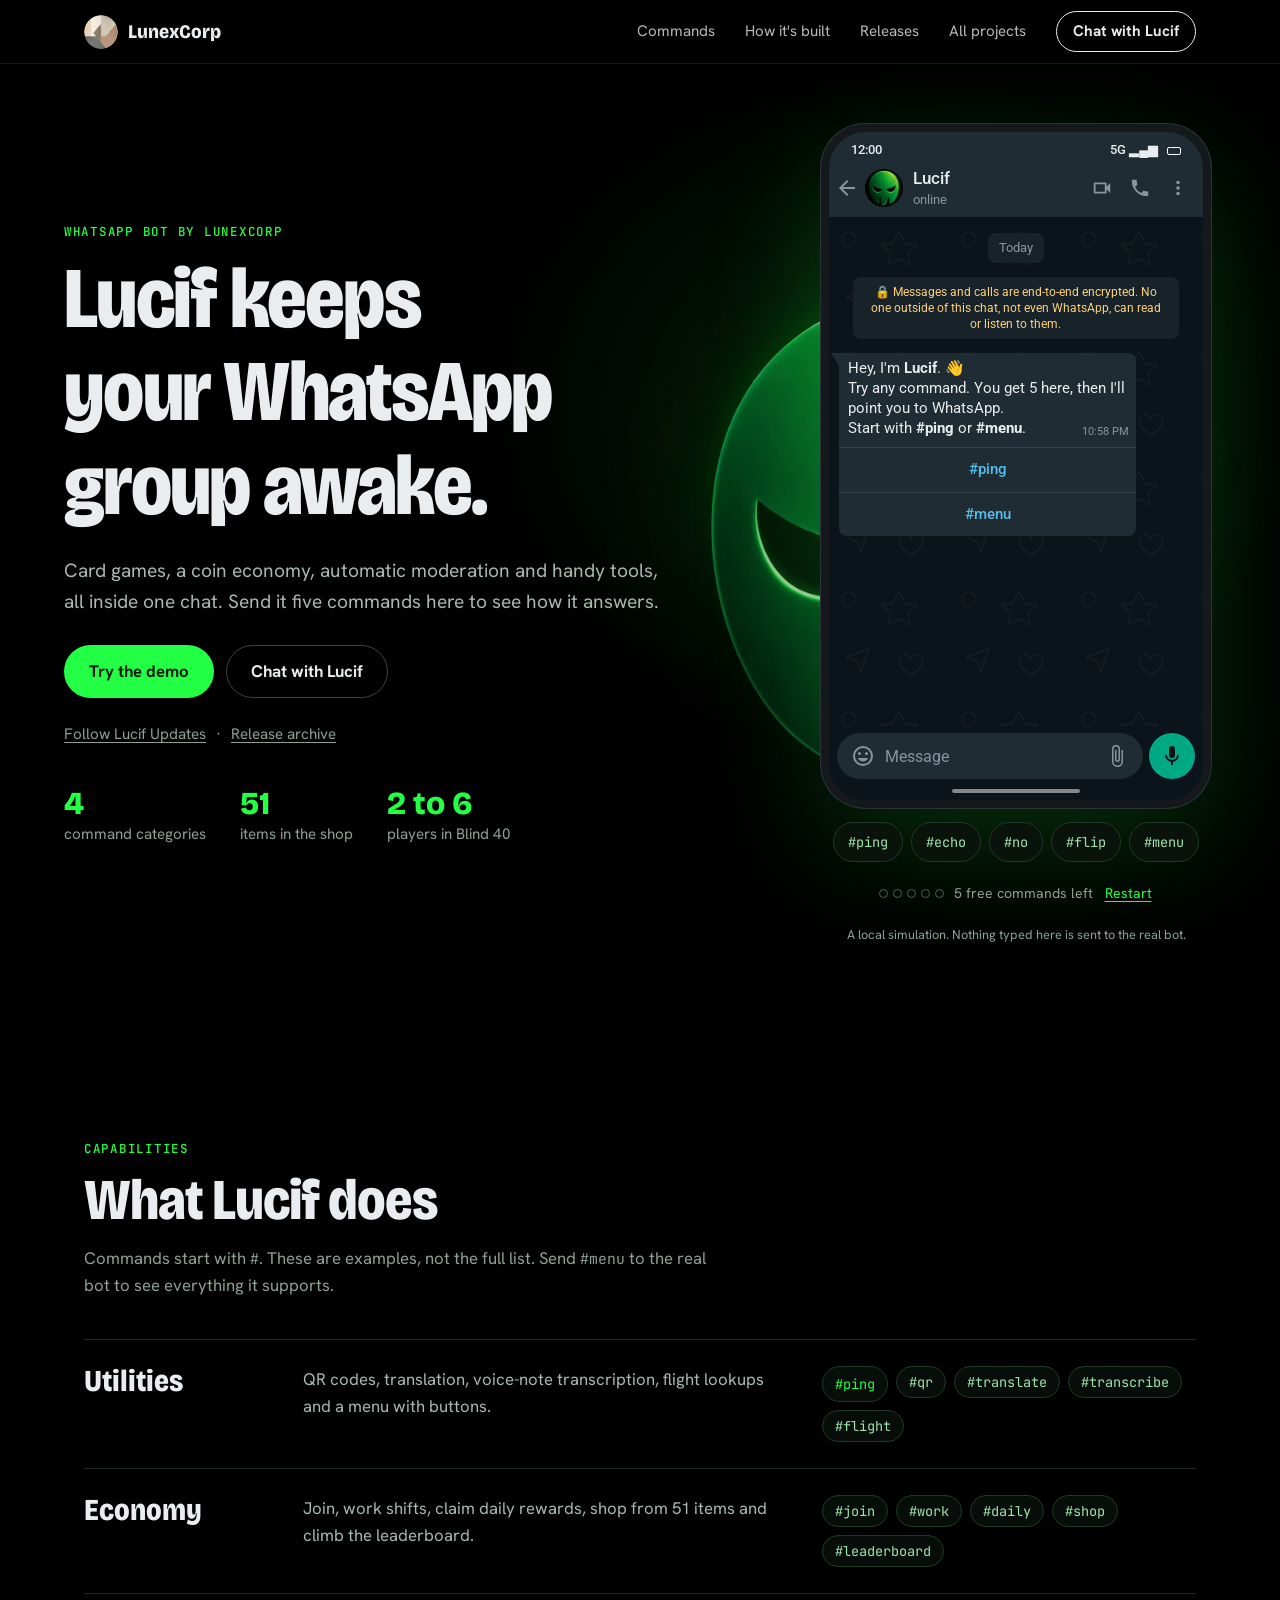
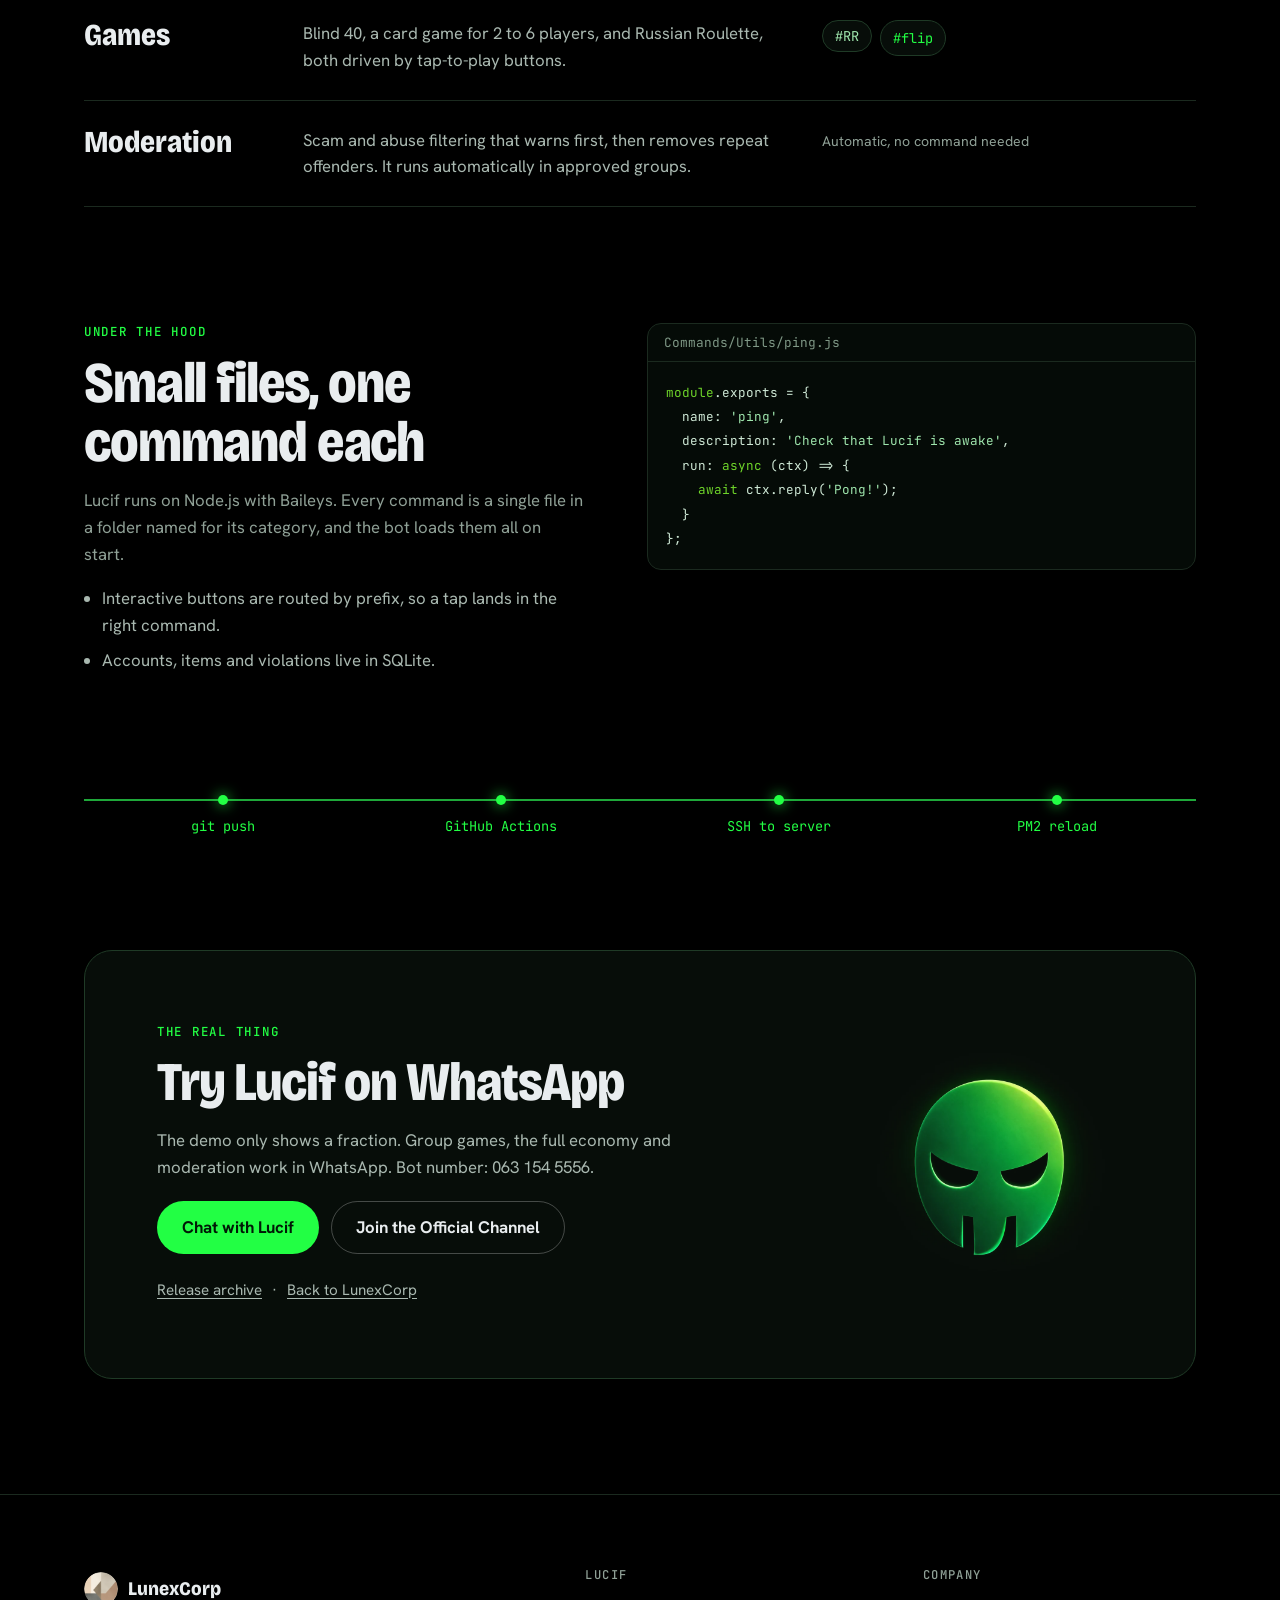
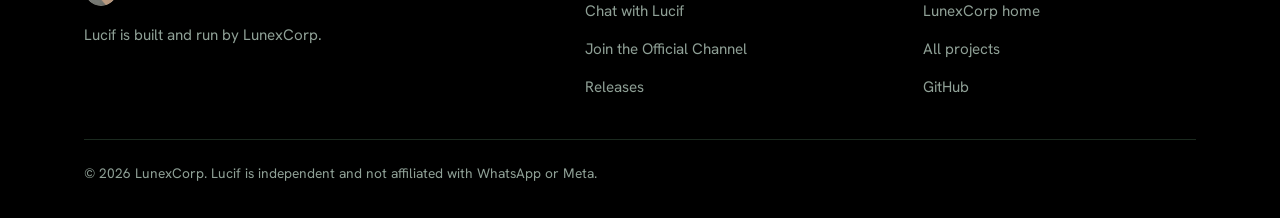
==== commit 6a12e58b: "Add files via upload" ====
--- a/lucif.html
+++ b/lucif.html
@@ -4,9 +4,15 @@
 <meta charset="utf-8">
 <meta name="viewport" content="width=device-width, initial-scale=1, viewport-fit=cover">
 <title>Lucif | WhatsApp bot by LunexCorp</title>
-<meta name="description" content="Lucif is a WhatsApp bot with games, an economy, moderation and utilities. Try five commands in your browser, then browse every LunexCorp project.">
+<meta name="description" content="Lucif is a WhatsApp bot with card games, a coin economy, automatic moderation and utilities. Try five commands in your browser, then chat with the real bot.">
 <meta name="theme-color" content="#000000">
+<meta name="robots" content="index, follow">
+<meta property="og:type" content="website">
+<meta property="og:site_name" content="LunexCorp">
+<meta property="og:title" content="Lucif | WhatsApp bot by LunexCorp">
+<meta property="og:description" content="Card games, a coin economy, automatic moderation and utilities inside WhatsApp. Try five commands in your browser.">
 <meta property="og:image" content="assets/lucif.webp">
+<meta name="twitter:card" content="summary">
 <link rel="icon" href="assets/favicon.png">
 <link rel="preconnect" href="https://fonts.googleapis.com">
 <link rel="preconnect" href="https://fonts.gstatic.com" crossorigin>
@@ -17,22 +23,28 @@
 <a class="skip" href="#demo">Skip to the demo</a>
 <header class="hdr">
   <a class="brand" href="index.html"><img src="assets/lunexcorp.webp" alt="" width="34" height="34">LunexCorp</a>
-  <nav aria-label="Main"><a class="keep" href="index.html#projects">All projects</a><a href="#commands">Commands</a><a href="#how">How it's built</a><a class="gh" href="https://github.com/LunexCorp" target="_blank" rel="noopener">GitHub</a></nav>
+  <button class="nav-toggle" type="button" aria-expanded="false" aria-controls="nav" aria-label="Open menu"><span></span></button>
+  <nav id="nav" aria-label="Main">
+    <a href="#commands">Commands</a><a href="#how">How it's built</a><a href="releases.html">Releases</a><a href="index.html#projects">All projects</a><a class="gh" data-wa="#menu" href="#">Chat with Lucif</a>
+  </nav>
 </header>
 
 <main id="top">
-<section class="hero" data-t="dark">
+<section class="hero">
   <div class="hero-bg" aria-hidden="true"></div>
-  <img id="mask" src="assets/lucif.webp" alt="" width="900" height="900">
-  <div class="hero-copy">
-    <h1><span class="l" style="--i:0"><span>Lucif keeps</span></span><span class="l" style="--i:1"><span>your WhatsApp</span></span><span class="l" style="--i:2"><span>group awake.</span></span></h1>
-    <p class="lede">Card games, a coin economy, automatic moderation and handy tools, all inside one chat. Send it five commands here and see how it answers.</p>
-    <div class="row"><a class="btn btn-g" href="#demo" data-focus>Try Lucif now</a><a class="btn btn-line" href="index.html#/repo/Lucif">See the code</a></div>
-    <ul class="facts"><li><strong>4</strong>command categories</li><li><strong>51</strong>items in the shop</li><li><strong>2 to 6</strong>players in Blind 40</li></ul>
-  </div>
+  <img id="mask" src="assets/lucif.webp" alt="" width="900" height="900" fetchpriority="high">
+  <div class="hero-in">
+    <div class="hero-copy">
+      <p class="eyebrow">WhatsApp bot by LunexCorp</p>
+      <h1><span class="l" style="--i:0"><span>Lucif keeps</span></span><span class="l" style="--i:1"><span>your WhatsApp</span></span><span class="l" style="--i:2"><span>group awake.</span></span></h1>
+      <p class="lede">Card games, a coin economy, automatic moderation and handy tools, all inside one chat. Send it five commands here to see how it answers.</p>
+      <div class="row"><a class="btn btn-g" href="#demo" data-focus>Try the demo</a><a class="btn btn-line" data-wa="#menu" href="#">Chat with Lucif</a></div>
+      <p class="sublinks"><a data-channel href="#">Follow Lucif Updates</a><span aria-hidden="true">·</span><a href="releases.html">Release archive</a></p>
+      <ul class="facts"><li><strong>4</strong>command categories</li><li><strong>51</strong>items in the shop</li><li><strong>2 to 6</strong>players in Blind 40</li></ul>
+    </div>
 
-  <div class="demo" id="demo">
-    <div class="phone" aria-label="Lucif demo chat">
+    <div class="demo" id="demo">
+      <div class="phone" role="group" aria-label="Lucif demo chat (simulation)">
       <div class="sb"><span>12:00</span><span>5G ▂▄▆ <i></i></span></div>
       <div class="bar">
         <svg width="24" height="24" viewBox="0 0 24 24"><path d="M20 11H7.8l5.6-5.6L12 4l-8 8 8 8 1.4-1.4L7.8 13H20z"/></svg>
@@ -56,29 +68,33 @@
       </form>
       <div class="gest"></div>
     </div>
-    <div class="chips" id="chips" aria-label="Suggested commands">
-      <button type="button" data-cmd="#ping">#ping</button><button type="button" data-cmd="#echo hello">#echo</button><button type="button" data-cmd="#no">#no</button><button type="button" data-cmd="#flip">#flip</button><button type="button" data-cmd="#menu">#menu</button>
+      <div class="chips" id="chips" role="group" aria-label="Suggested commands">
+        <button type="button" data-cmd="#ping">#ping</button><button type="button" data-cmd="#echo hello">#echo</button><button type="button" data-cmd="#no">#no</button><button type="button" data-cmd="#flip">#flip</button><button type="button" data-cmd="#menu">#menu</button>
+      </div>
+      <div class="left"><div class="pips" aria-hidden="true"><i></i><i></i><i></i><i></i><i></i></div><span id="counter">5 free commands</span><button type="button" class="linkbtn" data-reset>Restart</button></div>
+      <p class="simnote">A local simulation. Nothing typed here is sent to the real bot.</p>
     </div>
-    <div class="left"><div class="pips" aria-hidden="true"><i></i><i></i><i></i><i></i><i></i></div><span id="counter">5 free commands</span></div>
   </div>
 </section>
 
-<section class="sec" id="commands" data-t="dark"><div class="wrap">
+<section class="sec" id="commands"><div class="wrap">
+  <p class="eyebrow">Capabilities</p>
   <h2>What Lucif does</h2>
-  <p class="sub">Commands start with <code>#</code>. Send <code>#menu</code> in the chat to see them all.</p>
+  <p class="sub">Commands start with <code>#</code>. These are examples, not the full list. Send <code>#menu</code> to the real bot to see everything it supports.</p>
   <div class="cmds">
-    <div class="cmd"><h3>Utilities</h3><p>Ping, QR codes, translation, flight lookups and a menu with buttons.</p><button class="try" data-run="#ping">#ping</button></div>
-    <div class="cmd"><h3>Economy</h3><p>Join, work, claim daily rewards, shop and climb the leaderboard.</p><span></span></div>
-    <div class="cmd"><h3>Games</h3><p>Russian Roulette and Blind 40, a card game for 2 to 6 players.</p><span></span></div>
-    <div class="cmd"><h3>Moderation</h3><p>Scam and abuse filtering that warns first, then removes repeat offenders.</p><span></span></div>
+    <article class="cmd"><h3>Utilities</h3><p>QR codes, translation, voice-note transcription, flight lookups and a menu with buttons.</p><ul class="eg"><li><button class="try" type="button" data-run="#ping">#ping</button></li><li><code>#qr</code></li><li><code>#translate</code></li><li><code>#transcribe</code></li><li><code>#flight</code></li></ul></article>
+    <article class="cmd"><h3>Economy</h3><p>Join, work shifts, claim daily rewards, shop from 51 items and climb the leaderboard.</p><ul class="eg"><li><code>#join</code></li><li><code>#work</code></li><li><code>#daily</code></li><li><code>#shop</code></li><li><code>#leaderboard</code></li></ul></article>
+    <article class="cmd"><h3>Games</h3><p>Blind 40, a card game for 2 to 6 players, and Russian Roulette, both driven by tap-to-play buttons.</p><ul class="eg"><li><code>#RR</code></li><li><button class="try" type="button" data-run="#flip">#flip</button></li></ul></article>
+    <article class="cmd"><h3>Moderation</h3><p>Scam and abuse filtering that warns first, then removes repeat offenders. It runs automatically in approved groups.</p><ul class="eg"><li><span class="note">Automatic, no command needed</span></li></ul></article>
   </div>
 </div></section>
 
-<section class="sec" id="how" data-t="dark" style="padding-top:0"><div class="wrap how">
+<section class="sec sec-tight" id="how"><div class="wrap how">
   <div>
+    <p class="eyebrow">Under the hood</p>
     <h2>Small files, one command each</h2>
     <p class="sub">Lucif runs on Node.js with Baileys. Every command is a single file in a folder named for its category, and the bot loads them all on start.</p>
-    <ul><li>Interactive buttons are routed by prefix, so a tap lands in the right command.</li><li>Accounts, items and violations live in SQLite.</li></ul>
+    <ul class="plain"><li>Interactive buttons are routed by prefix, so a tap lands in the right command.</li><li>Accounts, items and violations live in SQLite.</li></ul>
   </div>
   <figure class="code"><figcaption>Commands/Utils/ping.js</figcaption><pre><code><span class="k">module</span>.exports = {
   name: <span class="s">'ping'</span>,
@@ -90,11 +106,28 @@
   <ol class="pipe" id="pipe" aria-label="Deploy steps"><li style="--i:0">git push</li><li style="--i:1">GitHub Actions</li><li style="--i:2">SSH to server</li><li style="--i:3">PM2 reload</li></ol>
 </div></section>
 
-<section class="sec" style="padding-top:0"><div class="wrap">
-  <div class="cta"><div><h2>Ready for the real thing?</h2><p>The demo only shows a fraction. Group games, the full economy and moderation work in WhatsApp.</p><a class="btn btn-g" data-wa href="#">Add Lucif on WhatsApp</a></div><img src="assets/lucif.webp" alt=""></div>
-  <footer><img src="assets/lunexcorp.webp" alt=""><span>&copy; <span id="year"></span> LunexCorp</span><a href="index.html">LunexCorp home</a><a href="index.html#projects">All projects</a><span>Lucif is independent and not affiliated with WhatsApp or Meta.</span></footer>
+<section class="sec sec-tight"><div class="wrap">
+  <div class="cta">
+    <div>
+      <p class="eyebrow">The real thing</p>
+      <h2>Try Lucif on WhatsApp</h2>
+      <p>The demo only shows a fraction. Group games, the full economy and moderation work in WhatsApp. Bot number: <span data-botnum></span>.</p>
+      <div class="row"><a class="btn btn-g" data-wa="#menu" href="#">Chat with Lucif</a><a class="btn btn-line" data-channel href="#">Join the Official Channel</a></div>
+      <p class="sublinks"><a href="releases.html">Release archive</a><span aria-hidden="true">·</span><a href="index.html">Back to LunexCorp</a></p>
+    </div>
+    <img src="assets/lucif.webp" alt="" width="300" height="300" loading="lazy">
+  </div>
 </div></section>
 </main>
+
+<footer class="site-foot">
+  <div class="wrap foot-in">
+    <div class="foot-brand"><a class="brand" href="index.html"><img src="assets/lunexcorp.webp" alt="" width="34" height="34">LunexCorp</a><p>Lucif is built and run by LunexCorp.</p></div>
+    <nav class="foot-col" aria-label="Lucif"><h3>Lucif</h3><a data-wa="#menu" href="#">Chat with Lucif</a><a data-channel href="#">Join the Official Channel</a><a href="releases.html">Releases</a></nav>
+    <nav class="foot-col" aria-label="Company"><h3>Company</h3><a href="index.html">LunexCorp home</a><a href="index.html#projects">All projects</a><a data-gh href="#">GitHub</a></nav>
+    <p class="foot-legal">&copy; <span data-year></span> LunexCorp. Lucif is independent and not affiliated with WhatsApp or Meta.</p>
+  </div>
+</footer>
 
 <script src="common.js"></script>
 <script src="lucif.js"></script>
--- a/style.css
+++ b/style.css
@@ -1,178 +1,281 @@
-/* LunexCorp = warm cream/clay (company logo). Lucif = black + green (bot icon). */
-:root{--cream:#eee9da;--ivory:#f6f0e6;--peach:#ecceb4;--stone:#d3cabb;--olive:#8b7d63;--clay:#b58c73;--slate:#737874;--ink:#2a231b;
---g:#22ff44;--g2:#1fa83a;--g3:#6ed42a;--g1:#0b4a1b;
---in:#202c33;--out:#005c4b;--bar:#1f2c34;--wabg:#0b141a;--blue:#53bdeb;--wt:#e9edef;--wm:#8696a0;
---display:"Bricolage Grotesque",system-ui,sans-serif;--body:"Hanken Grotesk",system-ui,sans-serif;--mono:"JetBrains Mono",ui-monospace,monospace}
+/* LunexCorp = warm cream and clay (the company logo). Lucif = black and neon green (the bot icon).
+   Sections: 1 tokens · 2 base · 3 header · 4 buttons and small parts · 5 states · 6 footer · 7 LunexCorp home ·
+   8 project sheet · 9 Lucif page · 10 WhatsApp demo · 11 release archive · 12 motion preferences */
+
+/* 1 · tokens */
+:root{
+  --cream:#eee9da;--ivory:#f6f0e6;--peach:#ecceb4;--stone:#d3cabb;--olive:#8b7d63;--clay:#b58c73;--ink:#2a231b;--muted:#625645;--soft:#5c5042;
+  --g:#22ff44;--g2:#1fa83a;--g3:#6ed42a;--line:#1b2a1f;--panel:#070d09;--txt2:#a9b8b0;--txt3:#8fa096;
+  --in:#202c33;--out:#005c4b;--bar:#1f2c34;--wabg:#0b141a;--blue:#53bdeb;--wt:#e9edef;--wm:#8696a0;
+  --display:"Bricolage Grotesque",system-ui,sans-serif;--body:"Hanken Grotesk",system-ui,sans-serif;--mono:"JetBrains Mono",ui-monospace,monospace;
+  --hdr:64px;--gutter:clamp(20px,5vw,64px);--max:1240px;--r-s:10px;--r-m:18px;--r-l:28px;--ease:cubic-bezier(.2,.8,.2,1);
+  --fs-h1:clamp(2.35rem,7vw,5.4rem);--fs-h2:clamp(2rem,4.6vw,3.6rem);
+}
+
+/* 2 · base */
 *,*::before,*::after{box-sizing:border-box}
-html{-webkit-text-size-adjust:100%;scroll-behavior:smooth;scroll-padding-top:70px;overflow-x:clip}
-body{margin:0;background:var(--cream);color:var(--ink);font:1.05rem/1.6 var(--body);-webkit-font-smoothing:antialiased;overflow-x:clip}
+html{-webkit-text-size-adjust:100%;scroll-behavior:smooth;scroll-padding-top:calc(var(--hdr) + 16px)}
+html.lock{overflow:hidden}
+body{margin:0;background:var(--cream);color:var(--ink);font:1.05rem/1.6 var(--body);-webkit-font-smoothing:antialiased;min-width:0}
+body.lucif{background:#000;color:var(--wt)}
+img{max-width:100%;height:auto}
 a{color:inherit}code{font-family:var(--mono);font-size:.88em}
-h1,h2,h3{font-family:var(--display);margin:0;line-height:1.02;font-weight:800;font-stretch:85%}
-button{font:inherit;cursor:pointer}
-:focus-visible{outline:2px solid var(--olive);outline-offset:3px;border-radius:4px}
-.lucif :focus-visible{outline-color:var(--g)}
+h1,h2,h3{font-family:var(--display);margin:0;line-height:1.04;font-weight:800;font-stretch:85%;overflow-wrap:anywhere}
+button,input,select{font:inherit}button{cursor:pointer}
+[hidden]{display:none!important}
+:focus-visible{outline:2px solid var(--ink);outline-offset:3px;border-radius:4px}
+.lucif :focus-visible,.lucif.world :focus-visible{outline-color:var(--g)}
 .sr-only{position:absolute;width:1px;height:1px;overflow:hidden;clip:rect(0 0 0 0);white-space:nowrap}
-.skip{position:absolute;left:12px;top:-60px;background:var(--g);color:#000;padding:8px 14px;border-radius:8px;z-index:100}.skip:focus{top:12px}
-.wrap{max-width:1240px;margin:0 auto;padding:0 clamp(20px,5vw,64px)}
-
-/* header adapts to the world beneath it */
-.hdr{position:fixed;inset:0 0 auto;z-index:20;display:flex;align-items:center;justify-content:space-between;padding:12px clamp(20px,4vw,64px);background:rgba(238,233,218,.85);backdrop-filter:blur(14px);color:var(--ink)}
-body.lucif{background:#000;color:var(--wt)}body.lucif .hdr{background:rgba(0,0,0,.6);color:var(--wt)}
-.brand{display:flex;align-items:center;gap:10px;text-decoration:none;font:800 1.2rem var(--display);font-stretch:90%}
+.skip{position:absolute;left:12px;top:-80px;background:var(--g);color:#000;padding:10px 16px;border-radius:8px;z-index:100;font-weight:700}.skip:focus{top:12px}
+.wrap{max-width:var(--max);margin:0 auto;padding:0 var(--gutter)}
+.eyebrow{margin:0 0 14px;font:500 .78rem var(--mono);letter-spacing:.14em;text-transform:uppercase;color:var(--muted)}
+.lucif .eyebrow{color:var(--g)}
+.row{display:flex;gap:12px;flex-wrap:wrap}
+
+/* 3 · header: fixed, adapts to both worlds, collapses to a menu under 56em */
+.hdr{position:fixed;inset:0 0 auto;z-index:30;min-height:var(--hdr);display:flex;align-items:center;justify-content:space-between;gap:12px;padding:8px max(var(--gutter),calc((100% - var(--max))/2 + var(--gutter)));background:rgba(238,233,218,.9);backdrop-filter:blur(14px);-webkit-backdrop-filter:blur(14px);border-bottom:1px solid rgba(139,125,99,.25);color:var(--ink)}
+body.lucif .hdr{background:rgba(0,0,0,.92);color:var(--wt);border-bottom-color:#ffffff14}
+.brand{display:inline-flex;align-items:center;gap:10px;text-decoration:none;font:800 1.2rem var(--display);font-stretch:90%;min-height:44px}
 .brand img{width:34px;height:34px;border-radius:50%}
-.hdr nav{display:flex;gap:clamp(12px,2.5vw,28px);align-items:center;font-size:.95rem}
-.hdr nav a{text-decoration:none;opacity:.75}.hdr nav a:hover{opacity:1}
-.hdr nav .gh{opacity:1;border:1px solid currentColor;border-radius:99px;padding:6px 14px;font-weight:600}
-.btn{display:inline-flex;align-items:center;gap:8px;text-decoration:none;padding:13px 24px;border-radius:99px;font-weight:700;border:1px solid transparent;transition:transform .15s,box-shadow .2s,background .2s}
-.btn:active{transform:translateY(1px)}
-.btn-g{background:var(--g);color:#001a06;box-shadow:0 0 0 0 rgba(34,255,68,.5)}.btn-g:hover{box-shadow:0 0 34px 2px rgba(34,255,68,.45)}
-.btn-line{border-color:#ffffff40;color:var(--wt)}.btn-line:hover{border-color:var(--g)}
+.hdr nav{display:flex;gap:clamp(14px,2.4vw,30px);align-items:center;font-size:.95rem}
+.hdr nav a{text-decoration:none;opacity:.78;padding:6px 0}.hdr nav a:hover,.hdr nav a[aria-current]{opacity:1}
+.hdr nav a.gh{opacity:1;border:1px solid currentColor;border-radius:99px;padding:7px 16px;font-weight:700}
+.hdr nav a.gh:hover{background:var(--ink);color:var(--ivory)}body.lucif .hdr nav a.gh:hover{background:var(--g);color:#001a06;border-color:var(--g)}
+.nav-toggle{display:none;width:44px;height:44px;border-radius:50%;border:1px solid currentColor;background:none;color:inherit;position:relative}
+.nav-toggle span,.nav-toggle span::before,.nav-toggle span::after{content:"";position:absolute;left:50%;top:50%;width:18px;height:2px;background:currentColor;translate:-50% -50%;transition:rotate .2s,translate .2s,background .2s}
+.nav-toggle span::before{translate:-50% calc(-50% - 6px)}.nav-toggle span::after{translate:-50% calc(-50% + 6px)}
+.hdr.open .nav-toggle span{background:transparent}.hdr.open .nav-toggle span::before{translate:-50% -50%;rotate:45deg}.hdr.open .nav-toggle span::after{translate:-50% -50%;rotate:-45deg}
+@media(max-width:56em){
+  .nav-toggle{display:block}
+  .hdr nav{display:none;position:absolute;top:100%;left:0;right:0;flex-direction:column;align-items:stretch;gap:0;padding:8px var(--gutter) 18px;background:var(--cream);border-bottom:1px solid var(--stone);box-shadow:0 24px 40px rgba(42,35,27,.15);max-height:calc(100dvh - var(--hdr));overflow-y:auto}
+  body.lucif .hdr nav{background:#050806;border-bottom-color:var(--line);box-shadow:0 24px 40px #000}
+  .hdr.open nav{display:flex}
+  .hdr nav a{opacity:1;padding:0;min-height:48px;display:flex;align-items:center;font-size:1.1rem;border-bottom:1px solid rgba(139,125,99,.25)}
+  body.lucif .hdr nav a{border-bottom-color:var(--line)}
+  .hdr nav a.gh{margin-top:14px;justify-content:center;border-radius:99px;border:1px solid currentColor}
+}
+
+/* 4 · buttons, tags, form fields */
+.btn{display:inline-flex;align-items:center;justify-content:center;gap:8px;text-decoration:none;min-height:48px;padding:12px 24px;border-radius:99px;font-weight:700;border:1px solid transparent;transition:transform .15s,box-shadow .2s,background .2s,border-color .2s,color .2s;text-align:center}
+.btn:active{transform:translateY(1px)}.btn.sm{min-height:40px;padding:8px 18px;font-size:.92rem}
+.btn-g{background:var(--g);color:#001a06}.btn-g:hover{box-shadow:0 0 30px 2px rgba(34,255,68,.4)}
+.btn-line{border-color:#ffffff40;color:var(--wt)}.btn-line:hover{border-color:var(--g);color:var(--g)}
 .btn-ink{background:var(--ink);color:var(--ivory)}.btn-ink:hover{background:#463a2c}
 .btn-clay{border-color:var(--clay);color:var(--ink)}.btn-clay:hover{background:var(--peach)}
-
-/* hero */
-.hero{position:relative;min-height:100svh;padding:110px clamp(20px,5vw,80px) 70px;display:grid;grid-template-columns:minmax(0,1fr) minmax(0,390px);gap:clamp(30px,6vw,90px);align-items:center;overflow:hidden;max-width:1500px;margin:0 auto}
-.hero-bg{position:absolute;inset:0;pointer-events:none;background:radial-gradient(600px 500px at var(--mx,70%) var(--my,40%),rgba(34,255,68,.13),transparent 70%)}
-#mask{position:absolute;left:34%;top:50%;width:min(640px,50vw);translate:0 -50%;mix-blend-mode:screen;pointer-events:none;opacity:.85;transform:perspective(900px) rotateX(var(--rx,0deg)) rotateY(var(--ry,0deg));transition:transform .25s ease-out;animation:ignite 1.6s steps(1) both}
-@keyframes ignite{0%{opacity:0}8%{opacity:.9}14%{opacity:.1}22%{opacity:.8}30%{opacity:.05}42%{opacity:.95}50%{opacity:.4}100%{opacity:.95}}
-.hero-copy,.demo{position:relative;z-index:2}.lucif footer{color:#8fa096}.lucif .cta{border:1px solid #1f3a26}
-.hero h1{font-size:clamp(2.7rem,6.2vw,5.8rem);letter-spacing:-.02em}
-.hero h1 .l{display:block;overflow:hidden;padding-bottom:.06em}
-.hero h1 .l>span{display:block;animation:rise .9s cubic-bezier(.2,.8,.2,1) both;animation-delay:calc(var(--i)*.12s + .5s)}
+.linkbtn{background:none;border:0;padding:6px 2px;color:inherit;text-decoration:underline;text-underline-offset:3px;font-size:.88rem}.lucif .linkbtn{color:var(--g)}
+.tag{display:inline-flex;align-items:center;gap:4px;font-size:.78rem;border:1px solid var(--stone);border-radius:99px;padding:2px 10px;color:var(--soft);line-height:1.5}
+.dot{width:10px;height:10px;border-radius:50%;display:inline-block;margin-right:5px;background:var(--clay)}
+.field{display:flex;flex-direction:column;gap:5px;min-width:0}.field.grow{flex:1 1 220px}
+.field label{font:500 .74rem var(--mono);letter-spacing:.08em;text-transform:uppercase;color:var(--muted)}
+.field input,.field select{width:100%;min-height:46px;background:var(--ivory);border:1px solid var(--stone);border-radius:99px;padding:10px 18px;color:var(--ink);font-size:1rem}
+.field input:focus,.field select:focus{border-color:var(--ink)}
+.count{margin:0 0 16px;font-size:.9rem;color:var(--muted)}
+.lucif .field label,.lucif .count{color:var(--txt3)}
+.lucif .field input,.lucif .field select{background:var(--panel);border-color:#1f3a26;color:var(--wt)}.lucif .field input:focus,.lucif .field select:focus{border-color:var(--g)}
+
+/* 5 · loading, empty and error states */
+.sk{height:170px;border-radius:20px;background:linear-gradient(90deg,var(--ivory),var(--peach),var(--ivory));background-size:200% 100%;animation:sh 1.3s infinite;list-style:none}
+.sk.dark{background:linear-gradient(90deg,#070d09,#0f1b13,#070d09);background-size:200% 100%;height:140px;margin-bottom:12px}
+@keyframes sh{to{background-position:-200% 0}}
+.state{grid-column:1/-1;list-style:none;border:1px dashed var(--olive);border-radius:var(--r-m);padding:clamp(24px,5vw,44px);display:grid;gap:10px;justify-items:start}
+.state h3{font-size:1.5rem}.state p{margin:0;color:var(--soft);max-width:36em}
+.state.err{border-style:solid;border-color:#a8542f;background:#f6e4d8}.state.err h3::before{content:"⚠ ";}
+.lucif .state{border-color:#2a4a33}.lucif .state p{color:var(--txt2)}.lucif .state.err{background:#1a0d08;border-color:#b5532b}
+.msg{color:var(--muted)}.lucif .msg{color:var(--txt3)}.msg.small{font-size:.88rem;margin:10px 0 0}
+
+/* 6 · footer */
+.site-foot{padding:clamp(40px,6vw,72px) 0 34px;border-top:1px solid var(--stone);color:var(--muted);font-size:.95rem}
+.lucif .site-foot{border-top-color:var(--line);color:var(--txt3)}
+.foot-in{display:grid;grid-template-columns:minmax(0,1.6fr) repeat(2,minmax(0,1fr));gap:34px clamp(24px,5vw,64px)}
+.foot-brand p{margin:10px 0 0;max-width:26em}.foot-brand .brand{color:var(--ink)}.lucif .foot-brand .brand{color:var(--wt)}
+.foot-col{display:flex;flex-direction:column;gap:2px}.foot-col h3{font:500 .76rem var(--mono);letter-spacing:.12em;text-transform:uppercase;margin-bottom:8px}
+.foot-col a{text-decoration:none;min-height:36px;display:flex;align-items:center}.foot-col a:hover{text-decoration:underline}
+.foot-legal{grid-column:1/-1;margin:0;padding-top:22px;border-top:1px solid var(--stone);font-size:.86rem}.lucif .foot-legal{border-top-color:var(--line)}
+@media(max-width:40em){.foot-in{grid-template-columns:1fr 1fr}.foot-brand{grid-column:1/-1}}
+
+/* 7 · LunexCorp home */
+.hero-c{padding:calc(var(--hdr) + clamp(36px,7vw,90px)) 0 clamp(30px,5vw,60px)}
+.hero-c-in{display:grid;grid-template-columns:minmax(0,1.25fr) minmax(0,.75fr);gap:clamp(28px,6vw,90px);align-items:center}
+.hero-c h1{font-size:var(--fs-h1);letter-spacing:-.025em}.hero-c h1 em{font-style:normal;color:#8a5e42}
+.lead{font-size:clamp(1.05rem,2vw,1.25rem);color:var(--soft);max-width:34em;margin:22px 0 30px}
+.hero-c-art{margin:0;justify-self:center;width:min(100%,380px)}
+.hero-c-art img{display:block;width:100%;border-radius:50%;box-shadow:0 0 0 clamp(8px,1.6vw,14px) var(--ivory),0 0 0 calc(clamp(8px,1.6vw,14px) + 1px) var(--stone),0 40px 80px rgba(42,35,27,.18);animation:spin 1.4s var(--ease) both,float 9s ease-in-out 1.4s infinite}
+@keyframes spin{from{clip-path:circle(0);rotate:-120deg}to{clip-path:circle(75%);rotate:0deg}}
+@keyframes float{50%{translate:0 -8px}}
+.build{list-style:none;margin:clamp(40px,7vw,80px) auto 0;padding-top:28px;padding-bottom:0;border-top:1px solid var(--stone);display:grid;grid-template-columns:repeat(4,minmax(0,1fr));gap:24px}
+.build li{display:grid;gap:6px;align-content:start}.build b{font:800 1.5rem var(--display);font-stretch:85%}.build span{font-size:.95rem;color:var(--soft)}
+.flag{padding-top:clamp(30px,5vw,70px);padding-bottom:clamp(50px,8vw,100px)}
+.flag-card{background:#000;color:var(--wt);border-radius:var(--r-l);padding:clamp(26px,5vw,64px);display:grid;grid-template-columns:minmax(0,1.1fr) minmax(0,.9fr);gap:clamp(28px,5vw,64px);align-items:center;position:relative;overflow:hidden;isolation:isolate}
+.flag-card::before{content:"";position:absolute;inset:0;z-index:-1;background:radial-gradient(520px 380px at 90% 20%,rgba(34,255,68,.16),transparent 70%)}
+.flag-card .eyebrow{color:var(--g)}.flag-card h2{font-size:clamp(2.6rem,6vw,4.6rem);letter-spacing:-.02em}.flag-card p{color:var(--txt2);max-width:34em}
+.ticks{list-style:none;padding:0;margin:18px 0 28px;display:grid;gap:8px;color:var(--wt)}.ticks li{padding-left:26px;position:relative}.ticks li::before{content:"";position:absolute;left:0;top:.62em;width:12px;height:2px;background:var(--g)}
+.flag-chat{display:flex;flex-direction:column;gap:6px;padding:clamp(16px,3vw,28px);border-radius:var(--r-m);background:var(--wabg);border:1px solid #1f3a26;position:relative;overflow:hidden;font-family:Roboto,"Segoe UI",system-ui,sans-serif;font-size:15px}
+.flag-mask{position:absolute;right:-18%;top:-12%;width:75%;opacity:.16;mix-blend-mode:screen;pointer-events:none}
+.bub{position:relative;max-width:80%;padding:7px 10px;border-radius:8px;color:var(--wt);line-height:1.35;overflow-wrap:anywhere}
+.bub small{margin-left:10px;font-size:11px;color:#ffffff99;float:right;margin-top:8px}
+.bub.in{align-self:flex-start;background:var(--in);border-top-left-radius:0}.bub.out{align-self:flex-end;background:var(--out);border-top-right-radius:0}
+.flag-note{margin:10px 0 0;font:.75rem var(--mono);color:var(--wm)!important}
+.sec-c{padding-bottom:clamp(50px,8vw,90px)}.sec-c h2{font-size:var(--fs-h2);letter-spacing:-.02em}
+.intro{margin:12px 0 0;color:var(--soft);max-width:38em}
+.stats{display:flex;flex-wrap:wrap;gap:16px clamp(24px,4vw,48px);margin:36px 0 26px;padding:22px 0;border-block:1px solid var(--stone)}
+.stats b{display:block;font:800 clamp(1.7rem,4vw,2.2rem) var(--display);font-stretch:85%;line-height:1}.stats span{font-size:.88rem;color:var(--muted)}
+.ctl{display:flex;gap:12px;flex-wrap:wrap;margin-bottom:18px}.ctl .field:first-child{flex:1 1 240px}.ctl .field:last-child{flex:0 1 220px}
+.repos{display:grid;grid-template-columns:repeat(auto-fill,minmax(min(100%,290px),1fr));gap:14px}
+.repo{display:flex;flex-direction:column;gap:10px;min-width:0;background:var(--ivory);border:1px solid var(--stone);border-radius:20px;padding:clamp(18px,3vw,24px);text-decoration:none;position:relative;overflow:hidden;animation:pop .5s both;animation-delay:calc(var(--i)*50ms);transition:border-color .2s,transform .25s}
+@keyframes pop{from{opacity:0;translate:0 14px}}
+.repo::after{content:"";position:absolute;inset:0;pointer-events:none;opacity:0;transition:opacity .25s;background:radial-gradient(260px circle at var(--x,50%) var(--y,50%),rgba(181,140,115,.22),transparent 70%)}
+.repo:hover{border-color:var(--clay);transform:translateY(-2px)}.repo:hover::after{opacity:1}
+.repo h3{font-size:1.45rem}.repo p{margin:0;color:var(--soft);font-size:.95rem;flex:1;overflow-wrap:anywhere}
+.meta2{display:flex;gap:6px 14px;flex-wrap:wrap;font-size:.85rem;color:var(--muted);align-items:center}
+.repo.lead{grid-column:1/-1;background:#000;color:var(--wt);border-color:#000;flex-direction:row;align-items:center;gap:26px}
+.repo.lead::after{background:radial-gradient(360px circle at var(--x,50%) var(--y,50%),rgba(34,255,68,.16),transparent 70%)}
+.repo.lead img{width:96px;height:96px;border-radius:50%;flex:none}.repo.lead p,.repo.lead .meta2{color:var(--txt3)}.repo.lead .tag{border-color:#2a4a33;color:var(--txt2)}.lead-body{display:grid;gap:10px;min-width:0}
+@media(max-width:62em){.hero-c-in{grid-template-columns:1fr}.hero-c-art{order:-1;width:min(52vw,230px);justify-self:start}.flag-card{grid-template-columns:1fr}.build{grid-template-columns:repeat(2,minmax(0,1fr))}}
+@media(max-width:36em){.build{grid-template-columns:1fr}.repo.lead{flex-direction:column;align-items:flex-start;gap:14px}.row .btn{flex:1 1 auto}.ctl .field:last-child{flex:1 1 100%}}
+
+/* 8 · project sheet: a full-screen modal dialog */
+#sheet{position:fixed;inset:0;z-index:40;background:var(--cream);color:var(--ink);overflow-y:auto;overscroll-behavior:contain;-webkit-overflow-scrolling:touch;clip-path:circle(0 at var(--x,50%) var(--y,50%));visibility:hidden;transition:clip-path .6s cubic-bezier(.7,0,.2,1),visibility 0s .6s}
+#sheet.open{clip-path:circle(150% at var(--x,50%) var(--y,50%));visibility:visible;transition:clip-path .7s cubic-bezier(.7,0,.2,1)}
+.sbar{position:sticky;top:0;z-index:2;display:flex;justify-content:space-between;flex-wrap:wrap;gap:10px;align-items:center;padding:10px var(--gutter);background:rgba(238,233,218,.92);backdrop-filter:blur(12px);border-bottom:1px solid var(--stone)}
+.sbar .btn{min-height:44px;padding:8px 18px;font-size:.92rem}
+.sin{max-width:1100px;margin:0 auto;padding:clamp(24px,5vw,44px) var(--gutter) 90px}
+.sin h1{font-size:clamp(2.2rem,6vw,4.4rem)}.sin .d{font-size:1.15rem;color:var(--soft);max-width:40em;margin:14px 0;overflow-wrap:anywhere}
+.badges{display:flex;gap:8px;flex-wrap:wrap;margin:0 0 14px}
+.grid{display:grid;grid-template-columns:repeat(auto-fit,minmax(min(100%,130px),1fr));gap:1px;background:var(--stone);border:1px solid var(--stone);border-radius:16px;overflow:hidden;margin:28px 0}
+.grid div{background:var(--ivory);padding:14px 16px;min-width:0}.grid b{display:block;font:800 1.3rem var(--display);font-stretch:85%;overflow-wrap:anywhere}.grid span{font-size:.8rem;color:var(--muted)}
+.lbar{display:flex;height:10px;border-radius:99px;overflow:hidden;margin:10px 0 8px}.lbar i{display:block}
+.leg{display:flex;gap:6px 18px;flex-wrap:wrap;font-size:.88rem;color:var(--soft)}
+.cols{display:grid;grid-template-columns:minmax(0,1fr) minmax(0,320px);gap:clamp(24px,4vw,40px);margin-top:36px}
+.sin h2{font-size:1.5rem;margin:0 0 12px}.side>section{margin-bottom:30px}
+.li{display:flex;gap:10px;justify-content:space-between;padding:10px 0;min-height:44px;border-bottom:1px solid var(--stone);font-size:.9rem;text-decoration:none;overflow-wrap:anywhere}
+.li span:last-child{color:var(--muted);flex:none}a.li:hover{color:#7a5a43}
+.readme{background:var(--ivory);border:1px solid var(--stone);border-radius:var(--r-m);padding:clamp(16px,3vw,34px);overflow-wrap:anywhere;font-size:1rem;min-width:0}
+.readme img{max-width:100%;height:auto}.readme pre{background:var(--ink);color:var(--ivory);padding:14px;border-radius:10px;overflow-x:auto;max-width:100%}.readme code{background:var(--peach);padding:1px 5px;border-radius:4px}.readme pre code{background:none;padding:0}
+.readme h1,.readme h2,.readme h3{font-size:1.5rem;margin:1.3em 0 .5em}.readme table{border-collapse:collapse;display:block;overflow-x:auto;max-width:100%}.readme td,.readme th{border:1px solid var(--stone);padding:6px 10px}.readme a{color:#7a5a43}
+@media(max-width:52em){.cols{grid-template-columns:1fr}.sbar .btn{flex:1 1 auto}}
+
+/* 9 · Lucif page */
+.hero{position:relative;isolation:isolate;overflow:hidden}
+.hero-bg{position:absolute;inset:0;z-index:-2;pointer-events:none;background:radial-gradient(600px 500px at var(--mx,70%) var(--my,40%),rgba(34,255,68,.12),transparent 70%)}
+.hero-in{max-width:1300px;margin:0 auto;padding:calc(var(--hdr) + clamp(28px,5vw,60px)) var(--gutter) clamp(44px,7vw,80px);display:grid;grid-template-columns:minmax(0,1fr) minmax(0,400px);gap:clamp(28px,6vw,90px);align-items:center}
+#mask{position:absolute;z-index:-1;left:42%;top:52%;width:min(760px,62vw);max-width:none;translate:0 -50%;mix-blend-mode:screen;pointer-events:none;opacity:.8;transform:perspective(900px) rotateX(var(--rx,0deg)) rotateY(var(--ry,0deg));transition:transform .3s ease-out;animation:fade 1.4s ease-out both}
+@keyframes fade{from{opacity:0}}
+.hero h1{font-size:var(--fs-h1);letter-spacing:-.02em}
+.hero h1 .l{display:block;overflow:hidden;padding-bottom:.1em;margin-bottom:-.06em}
+.hero h1 .l>span{display:block;animation:rise .9s var(--ease) both;animation-delay:calc(var(--i)*.12s + .2s)}
 @keyframes rise{from{transform:translateY(105%)}}
-.lede{font-size:1.2rem;color:#a9b8b0;max-width:32em;margin:22px 0 30px}
-.row{display:flex;gap:12px;flex-wrap:wrap}
-.facts{list-style:none;padding:0;margin:42px 0 0;display:flex;gap:34px;flex-wrap:wrap;color:#8fa096;font-size:.95rem}
-.facts strong{display:block;font:800 2rem var(--display);color:var(--g);line-height:1.1}
-
-/* WhatsApp (Android, dark) */
-.demo{display:flex;flex-direction:column;align-items:center;gap:14px;animation:rise .9s .9s cubic-bezier(.2,.8,.2,1) both}
-.phone{width:100%;max-width:390px;height:min(720px,84svh);min-height:520px;border-radius:44px;border:8px solid #15191c;background:var(--wabg);box-shadow:0 0 0 1px #2a3338,0 40px 120px rgba(34,255,68,.2);display:flex;flex-direction:column;overflow:hidden;font-family:Roboto,"Segoe UI",sans-serif;color:var(--wt)}
+.lede{font-size:clamp(1.05rem,2vw,1.2rem);color:var(--txt2);max-width:32em;margin:22px 0 28px}
+.sublinks{display:flex;gap:10px;flex-wrap:wrap;align-items:center;margin:20px 0 0;font-size:.95rem;color:var(--txt3)}.sublinks a{text-underline-offset:3px;min-height:32px;display:inline-flex;align-items:center}.sublinks a:hover{color:var(--g)}
+.facts{list-style:none;padding:0;margin:36px 0 0;display:flex;gap:16px 34px;flex-wrap:wrap;color:var(--txt3);font-size:.95rem}
+.facts strong{display:block;font:800 clamp(1.5rem,3vw,2rem) var(--display);color:var(--g);line-height:1.1}
+.sec{padding:clamp(60px,9vw,120px) 0;position:relative}.sec-tight{padding-top:0}
+.sec h2{font-size:var(--fs-h2);letter-spacing:-.02em}
+.sec .sub{color:var(--txt3);max-width:38em;margin:14px 0 0}
+.cmds{margin-top:40px;border-top:1px solid var(--line)}
+.cmd{display:grid;grid-template-columns:minmax(120px,.5fr) 1.3fr minmax(0,1fr);gap:12px clamp(16px,3vw,32px);align-items:start;padding:26px 0;border-bottom:1px solid var(--line);transition:background .3s}
+.cmd:hover{background:linear-gradient(90deg,rgba(34,255,68,.06),transparent)}
+.cmd h3{font-size:clamp(1.6rem,3vw,1.9rem)}.cmd p{margin:0;color:var(--txt2)}
+.eg{list-style:none;margin:0;padding:0;display:flex;flex-wrap:wrap;gap:8px;align-content:flex-start}
+.eg code,.try{display:inline-block;border:1px solid #1f3a26;background:var(--panel);color:#9fe6ad;padding:6px 12px;border-radius:99px;font:.85rem var(--mono)}
+.try{color:var(--g);cursor:pointer;min-height:36px}.try:hover{border-color:var(--g)}.eg .note{font-size:.88rem;color:var(--txt3)}
+.how{display:grid;grid-template-columns:minmax(0,1fr) minmax(0,1.1fr);gap:clamp(30px,5vw,70px);align-items:start}
+.plain{padding-left:1.1em;color:var(--txt2)}.plain li{margin:.5em 0}
+.code{margin:0;background:#050b07;border:1px solid var(--line);border-radius:14px;overflow:hidden;min-width:0}
+.code figcaption{padding:10px 16px;border-bottom:1px solid var(--line);font:.8rem var(--mono);color:#7f9886}
+.code pre{margin:0;padding:18px;overflow-x:auto;font:.9rem/1.7 var(--mono);color:#cfe9d6;tab-size:2}.k{color:var(--g3)}.s{color:#9fe6ad}
+.pipe{list-style:none;padding:0;margin:44px 0 0;display:flex;grid-column:1/-1}
+.pipe li{flex:1;position:relative;padding:16px 10px 0;text-align:center;font:.85rem var(--mono);color:#7f9886;border-top:2px solid var(--line)}
+.pipe li::before{content:"";position:absolute;top:-6px;left:50%;width:10px;height:10px;border-radius:50%;background:var(--line);translate:-50% 0}
+.pipe.go li{animation:lit .5s forwards;animation-delay:calc(var(--i)*.5s)}.pipe.go li::before{animation:dot .5s forwards;animation-delay:calc(var(--i)*.5s)}
+@keyframes lit{to{color:var(--g);border-color:var(--g2)}}@keyframes dot{to{background:var(--g);box-shadow:0 0 14px var(--g)}}
+.cta{background:var(--panel);border:1px solid #1f3a26;border-radius:var(--r-l);padding:clamp(28px,6vw,72px);display:grid;grid-template-columns:minmax(0,1fr) auto;gap:30px;align-items:center;overflow:hidden;position:relative}
+.cta h2{font-size:clamp(2rem,4.4vw,3.4rem)}.cta p{color:var(--txt2);max-width:34em}.cta .row{margin-top:20px}
+.cta img{width:min(300px,34vw);mix-blend-mode:screen;margin:-30px -30px -30px 0}
+@media(max-width:62em){
+  .hero-in{grid-template-columns:1fr;justify-items:stretch}.demo{justify-self:center}
+  #mask{left:auto;right:-30%;top:0;translate:none;width:min(520px,100vw);opacity:.28}
+  .how{grid-template-columns:1fr}.cmd{grid-template-columns:1fr}.cta{grid-template-columns:1fr}.cta img{display:none}
+}
+@media(max-width:40em){.pipe{flex-direction:column;gap:14px}.pipe li{border-top:0;border-left:2px solid var(--line);text-align:left;padding:0 0 0 18px}.pipe li::before{top:6px;left:-6px;translate:0}.hero .row .btn{flex:1 1 100%}}
+
+/* 10 · WhatsApp demo */
+.demo{display:flex;flex-direction:column;align-items:center;gap:14px;width:100%;min-width:0;animation:rise .9s .5s var(--ease) both}
+.phone{width:100%;max-width:390px;height:clamp(460px,76svh,700px);border-radius:44px;border:8px solid #15191c;background:var(--wabg);box-shadow:0 0 0 1px #2a3338,0 40px 120px rgba(34,255,68,.18);display:flex;flex-direction:column;overflow:hidden;font-family:Roboto,"Segoe UI",sans-serif;color:var(--wt)}
 .sb{display:flex;justify-content:space-between;align-items:center;padding:8px 22px 2px;font-size:12.5px;font-weight:500;background:var(--bar)}
 .sb i{display:inline-block;width:14px;height:8px;border:1.5px solid #fff;border-radius:2px;margin-left:6px;vertical-align:middle}
 .bar{display:flex;align-items:center;gap:6px;padding:6px 10px 8px 6px;background:var(--bar)}
-.bar svg{fill:var(--wm);flex:none}.bar .ic{margin-left:auto;display:flex;gap:18px;padding-right:4px}
-.bar img{width:38px;height:38px;border-radius:50%;background:#000}
-.who{line-height:1.2;min-width:0;margin-left:4px}.who b{font-weight:500;font-size:17px;display:block}
-.who span{font-size:13px;color:var(--wm)}.who span.t{color:#00a884}
-.chat{flex:1;overflow-y:auto;padding:10px 10px 8px;display:flex;flex-direction:column;gap:2px;scrollbar-width:none;
+.bar svg{fill:var(--wm);flex:none}.bar .ic{margin-left:auto;display:flex;gap:16px;padding-right:4px}
+.bar img{width:38px;height:38px;border-radius:50%;background:#000;flex:none}
+.who{line-height:1.2;min-width:0;margin-left:4px}.who b{font-weight:500;font-size:17px;display:block}.who span{font-size:13px;color:var(--wm)}.who span.t{color:#00a884}
+.chat{flex:1;min-height:0;overflow-y:auto;overscroll-behavior:contain;padding:10px 10px 8px;display:flex;flex-direction:column;gap:2px;scrollbar-width:none;
 background:var(--wabg) url("data:image/svg+xml,%3Csvg xmlns='http://www.w3.org/2000/svg' width='120' height='120' fill='none' stroke='%23fff' stroke-opacity='.045' stroke-width='1.4'%3E%3Ccircle cx='20' cy='22' r='7'/%3E%3Cpath d='M70 14l6 12 12 2-9 8 2 12-11-6-11 6 2-12-9-8 12-2z'/%3E%3Cpath d='M18 80l22-8-8 22-4-9z'/%3E%3Cpath d='M82 84c0-8 12-8 12 0 0 7-12 14-12 14s-12-7-12-14c0-8 12-8 12 0z'/%3E%3C/svg%3E")}
 .chat::-webkit-scrollbar{display:none}
 .pill{align-self:center;background:#182229;color:var(--wm);font-size:12.5px;padding:5px 11px;border-radius:8px;margin:6px 0;text-align:center;max-width:92%}
 .pill.enc{color:#ffd279;font-size:12px;line-height:1.35;padding:7px 11px}
 .m{position:relative;max-width:84%;padding:6px 7px 6px 9px;border-radius:8px;font-size:14.8px;line-height:1.35;overflow-wrap:anywhere;color:var(--wt);box-shadow:0 1px .5px #0b141a66}
 .m.in{align-self:flex-start;background:var(--in)}.m.out{align-self:flex-end;background:var(--out)}
-.m.tail{margin-top:6px}
-.m.in.tail{border-top-left-radius:0}.m.out.tail{border-top-right-radius:0}
+.m.tail{margin-top:6px}.m.in.tail{border-top-left-radius:0}.m.out.tail{border-top-right-radius:0}
 .m.tail::before{content:"";position:absolute;top:0;width:8px;height:13px}
-.m.in.tail::before{left:-8px;background:var(--in);clip-path:polygon(100% 0,0 0,100% 100%)}
-.m.out.tail::before{right:-8px;background:var(--out);clip-path:polygon(0 0,100% 0,0 100%)}
+.m.in.tail::before{left:-8px;background:var(--in);clip-path:polygon(100% 0,0 0,100% 100%)}.m.out.tail::before{right:-8px;background:var(--out);clip-path:polygon(0 0,100% 0,0 100%)}
 .m code{background:#0000003a;padding:0 4px;border-radius:3px}
-.meta{float:right;margin:7px 0 -3px 12px;font-size:11px;color:#ffffff99;display:inline-flex;gap:3px;align-items:center;line-height:1}
-.m.in .meta{color:var(--wm)}
+.meta{float:right;margin:7px 0 -3px 12px;font-size:11px;color:#ffffff99;display:inline-flex;gap:3px;align-items:center;line-height:1}.m.in .meta{color:var(--wm)}
 .tk{width:16px;height:11px;fill:none;stroke:#ffffff99;stroke-width:1.6}.tk.rd{stroke:var(--blue)}.tk .b{display:none}.tk.dv .b,.tk.rd .b{display:inline}
 .foot{display:block;font-size:12.5px;color:var(--wm);margin-top:4px}
 .rows{clear:both;margin:8px -7px -6px -9px;border-top:1px solid #ffffff1c}
-.rows button{display:flex;justify-content:center;align-items:center;gap:7px;width:100%;background:none;border:0;border-top:1px solid #ffffff1c;color:var(--blue);padding:11px 8px;font:500 14.5px Roboto,sans-serif;text-decoration:none}
-.rows>:first-child{border-top:0}.rows button:hover:not(:disabled){background:#ffffff0d}.rows button:disabled{opacity:.5;cursor:default}
-.rows svg{width:15px;height:15px;fill:var(--blue)}
-.m canvas{display:block;border-radius:6px;margin:1px 0 4px;width:200px;max-width:100%;aspect-ratio:1}
+.rows button,.rows a{display:flex;justify-content:center;align-items:center;gap:7px;width:100%;min-height:44px;background:none;border:0;border-top:1px solid #ffffff1c;color:var(--blue);padding:10px 8px;font:500 14.5px Roboto,sans-serif;text-decoration:none;text-align:center}
+.rows>:first-child{border-top:0}.rows button:hover:not(:disabled),.rows a:hover{background:#ffffff0d}.rows button:disabled{opacity:.5;cursor:default}
+.rows svg{width:15px;height:15px;fill:var(--blue);flex:none}
 .typing{align-self:flex-start;background:var(--in);border-radius:8px;border-top-left-radius:0;padding:12px 14px;display:flex;gap:4px;margin-top:6px}
 .typing i{width:7px;height:7px;border-radius:50%;background:var(--wm);animation:bl 1s infinite}.typing i:nth-child(2){animation-delay:.15s}.typing i:nth-child(3){animation-delay:.3s}
 @keyframes bl{50%{opacity:.25;transform:translateY(-2px)}}
 .inp{display:flex;gap:6px;align-items:flex-end;padding:6px 8px 4px;background:var(--wabg)}
-.inp .f{flex:1;display:flex;align-items:center;gap:10px;background:var(--bar);border-radius:99px;padding:0 14px;min-height:46px}
+.inp .f{flex:1;min-width:0;display:flex;align-items:center;gap:10px;background:var(--bar);border-radius:99px;padding:0 14px;min-height:46px}
 .inp .f svg{fill:var(--wm);flex:none}
-#input{flex:1;min-width:0;background:none;border:0;color:var(--wt);font:16px Roboto,sans-serif;padding:11px 0;outline:0}
-#input::placeholder{color:var(--wm)}
-#send{width:46px;height:46px;border-radius:50%;border:0;background:#00a884;display:grid;place-items:center;flex:none}
-#send svg{fill:#0b141a}#send:disabled{opacity:.5}
-.gest{width:34%;height:4px;border-radius:9px;background:#e9edef88;margin:6px auto 7px}
-.chips{display:flex;gap:6px;flex-wrap:wrap;justify-content:center;max-width:390px}
-.chips button{background:#0a120c;border:1px solid #1f3a26;color:#9fe6ad;font:.82rem var(--mono);padding:6px 12px;border-radius:99px;transition:border-color .2s,color .2s}
-.chips button:hover:not(:disabled){border-color:var(--g);color:var(--g)}.chips button:disabled{opacity:.35;cursor:default}
-.left{font-size:.85rem;color:#8fa096;display:flex;gap:8px;align-items:center}
+#input{flex:1;min-width:0;background:none;border:0;color:var(--wt);font:16px Roboto,sans-serif;padding:11px 0;outline:0}#input::placeholder{color:var(--wm)}
+.inp .f:focus-within{box-shadow:0 0 0 2px var(--g)}
+#send{width:46px;height:46px;border-radius:50%;border:0;background:#00a884;display:grid;place-items:center;flex:none}#send svg{fill:#0b141a}#send:disabled{opacity:.5}
+.gest{width:34%;height:4px;border-radius:9px;background:#e9edef88;margin:6px auto 7px;flex:none}
+.chips{display:flex;gap:8px;flex-wrap:wrap;justify-content:center;max-width:390px}
+.chips button{min-height:40px;background:#0a120c;border:1px solid #1f3a26;color:#9fe6ad;font:.85rem var(--mono);padding:6px 14px;border-radius:99px;transition:border-color .2s,color .2s}
+.chips button:hover:not(:disabled){border-color:var(--g);color:var(--g)}.chips button:disabled{opacity:.4;cursor:default}
+.left{font-size:.88rem;color:var(--txt3);display:flex;gap:10px;align-items:center;flex-wrap:wrap;justify-content:center}
 .pips{display:flex;gap:5px}.pips i{width:9px;height:9px;border-radius:50%;border:1.5px solid #4c6354;transition:.25s}.pips i.on{background:var(--g);border-color:var(--g);box-shadow:0 0 8px var(--g)}
-
-/* Lucif sections */
-.sec{padding:clamp(70px,10vw,140px) 0;position:relative}
-.sec h2{font-size:clamp(2.2rem,4.6vw,3.8rem);letter-spacing:-.02em}
-.sec .sub{color:#8fa096;max-width:36em;margin:14px 0 0}
-.cmds{margin-top:44px;border-top:1px solid #1b2a1f}
-.cmd{display:grid;grid-template-columns:minmax(120px,.5fr) 1.4fr auto;gap:12px 28px;align-items:center;padding:26px 0;border-bottom:1px solid #1b2a1f;transition:background .3s,padding .3s}
-.cmd:hover{background:linear-gradient(90deg,rgba(34,255,68,.07),transparent);padding-left:16px}
-.cmd h3{font-size:1.9rem}.cmd p{margin:0;color:#a9b8b0}
-.try{background:none;border:1px solid #1f3a26;color:var(--g);padding:8px 16px;border-radius:99px;font:.88rem var(--mono)}.try:hover{border-color:var(--g)}
-.how{display:grid;grid-template-columns:1fr 1.1fr;gap:clamp(30px,5vw,70px);align-items:start}
-.how ul{padding-left:1.1em;color:#a9b8b0}.how li{margin:.5em 0}
-.code{margin:0;background:#050b07;border:1px solid #1b2a1f;border-radius:14px;overflow:hidden}
-.code figcaption{padding:10px 16px;border-bottom:1px solid #1b2a1f;font:.8rem var(--mono);color:#6f8577}
-.code pre{margin:0;padding:18px;overflow-x:auto;font:.9rem/1.7 var(--mono);color:#cfe9d6}.k{color:var(--g3)}.s{color:#9fe6ad}
-.pipe{list-style:none;padding:0;margin:44px 0 0;display:flex;gap:0;grid-column:1/-1}
-.pipe li{flex:1;position:relative;padding:16px 10px 0;text-align:center;font:.85rem var(--mono);color:#6f8577;border-top:2px solid #1b2a1f}
-.pipe li::before{content:"";position:absolute;top:-6px;left:50%;width:10px;height:10px;border-radius:50%;background:#1b2a1f;translate:-50% 0}
-.pipe.go li{animation:lit .5s forwards;animation-delay:calc(var(--i)*.55s)}
-.pipe.go li::before{animation:dot .5s forwards;animation-delay:calc(var(--i)*.55s)}
-@keyframes lit{to{color:var(--g);border-color:var(--g2)}}@keyframes dot{to{background:var(--g);box-shadow:0 0 14px var(--g)}}
-
-/* LunexCorp world */
-.cream{background:var(--cream);color:var(--ink)}
-.intro{display:grid;grid-template-columns:auto 1fr;gap:clamp(24px,5vw,64px);align-items:center}
-.intro img{width:clamp(120px,18vw,210px);border-radius:50%;animation:spin 1.4s cubic-bezier(.2,.8,.2,1) both;animation-play-state:paused}
-.cream.seen .intro img{animation-play-state:running}
-@keyframes spin{from{clip-path:circle(0);rotate:-120deg}to{clip-path:circle(75%);rotate:0deg}}
-.cream h2{font-size:clamp(2.2rem,4.6vw,3.8rem)}.cream p{color:#5c5042;max-width:36em}
-.stats{display:flex;flex-wrap:wrap;gap:12px 44px;margin:46px 0 26px;padding:22px 0;border-block:1px solid var(--stone)}
-.stats b{display:block;font:800 2.2rem var(--display);font-stretch:85%;line-height:1}.stats span{font-size:.88rem;color:#7a6c58}
-.ctl{display:flex;gap:10px;flex-wrap:wrap;margin-bottom:22px}
-.ctl input,.ctl select{background:var(--ivory);border:1px solid var(--stone);border-radius:99px;padding:10px 16px;font:inherit;font-size:.95rem;color:var(--ink)}
-.ctl input{flex:1;min-width:180px}
-.repos{display:grid;grid-template-columns:repeat(auto-fill,minmax(290px,1fr));gap:14px}
-.repo{display:flex;flex-direction:column;gap:10px;background:var(--ivory);border:1px solid var(--stone);border-radius:20px;padding:22px;text-decoration:none;position:relative;overflow:hidden;animation:pop .5s both;animation-delay:calc(var(--i)*60ms);transition:border-color .2s}
-@keyframes pop{from{opacity:0;translate:0 14px}}
-.repo::after{content:"";position:absolute;inset:0;pointer-events:none;opacity:0;transition:opacity .25s;background:radial-gradient(260px circle at var(--x,50%) var(--y,50%),rgba(181,140,115,.22),transparent 70%)}
-.repo:hover{border-color:var(--clay)}.repo:hover::after{opacity:1}
-.repo.lead{grid-column:1/-1;background:#000;color:var(--wt);border-color:#000;flex-direction:row;align-items:center;gap:26px}
-.repo.lead::after{background:radial-gradient(360px circle at var(--x,50%) var(--y,50%),rgba(34,255,68,.16),transparent 70%)}
-.repo.lead img{width:96px;height:96px;border-radius:50%;flex:none}.repo.lead p{color:#a9b8b0}
-.repo h3{font-size:1.5rem}.repo p{margin:0;color:#5c5042;font-size:.95rem;flex:1}
-.meta2{display:flex;gap:14px;flex-wrap:wrap;font-size:.85rem;color:#7a6c58;align-items:center}
-.repo.lead .meta2{color:#8fa096}
-.dot{width:10px;height:10px;border-radius:50%;display:inline-block;margin-right:5px;background:var(--clay)}
-.tag{font-size:.78rem;border:1px solid var(--stone);border-radius:99px;padding:2px 10px;color:#6b5d4b}
-.msg{color:#7a6c58}
-.sk{height:170px;border-radius:20px;background:linear-gradient(90deg,var(--ivory),var(--peach),var(--ivory));background-size:200% 100%;animation:sh 1.3s infinite}@keyframes sh{to{background-position:-200% 0}}
-.cta{margin:clamp(40px,7vw,90px) 0;background:#000;color:var(--wt);border-radius:36px;padding:clamp(34px,6vw,76px);display:grid;grid-template-columns:1fr auto;gap:30px;align-items:center;overflow:hidden;position:relative}
-.cta img{width:min(300px,40vw);mix-blend-mode:screen;margin:-40px -40px -40px 0}
-.cta h2{font-size:clamp(2rem,4vw,3.2rem)}.cta p{color:#a9b8b0}.cta .btn{margin-top:8px}
-footer{padding:0 0 40px;font-size:.9rem;color:#7a6c58;display:flex;gap:10px 28px;flex-wrap:wrap;align-items:center}
-footer img{width:26px;border-radius:50%}
-
-/* repo detail sheet */
-#sheet{position:fixed;inset:0;z-index:40;background:var(--cream);color:var(--ink);overflow-y:auto;clip-path:circle(0 at var(--x,50%) var(--y,50%));visibility:hidden;transition:clip-path .65s cubic-bezier(.7,0,.2,1),visibility 0s .65s}
-#sheet.open{clip-path:circle(150% at var(--x,50%) var(--y,50%));visibility:visible;transition:clip-path .75s cubic-bezier(.7,0,.2,1)}
-.sbar{position:sticky;top:0;z-index:2;display:flex;justify-content:space-between;gap:10px;align-items:center;padding:12px clamp(20px,5vw,64px);background:rgba(238,233,218,.88);backdrop-filter:blur(12px);border-bottom:1px solid var(--stone)}
-.sbar .btn{padding:9px 18px;font-size:.92rem}
-.sin{max-width:1100px;margin:0 auto;padding:40px clamp(20px,5vw,64px) 90px}
-.sin h1{font-size:clamp(2.4rem,6vw,4.6rem);overflow-wrap:anywhere}.sin .d{font-size:1.2rem;color:#5c5042;max-width:40em;margin:14px 0}
-.badges{display:flex;gap:8px;flex-wrap:wrap;margin:14px 0}
-.grid{display:grid;grid-template-columns:repeat(auto-fit,minmax(130px,1fr));gap:1px;background:var(--stone);border:1px solid var(--stone);border-radius:16px;overflow:hidden;margin:28px 0}
-.grid div{background:var(--ivory);padding:14px 16px}.grid b{display:block;font:800 1.35rem var(--display);font-stretch:85%}.grid span{font-size:.8rem;color:#7a6c58}
-.lbar{display:flex;height:10px;border-radius:99px;overflow:hidden;margin:10px 0 8px}.lbar i{display:block}
-.leg{display:flex;gap:6px 18px;flex-wrap:wrap;font-size:.88rem;color:#5c5042}
-.cols{display:grid;grid-template-columns:minmax(0,1fr) 320px;gap:40px;margin-top:36px}
-.sin h2{font-size:1.5rem;margin:0 0 12px}.side>section{margin-bottom:30px}
-.li{display:flex;gap:10px;justify-content:space-between;padding:9px 0;border-bottom:1px solid var(--stone);font-size:.9rem;text-decoration:none}
-.li span:last-child{color:#7a6c58;flex:none}a.li:hover{color:var(--olive)}
-.readme{background:var(--ivory);border:1px solid var(--stone);border-radius:18px;padding:clamp(18px,3vw,34px);overflow-wrap:anywhere;font-size:1rem}
-.readme img{max-width:100%}.readme pre{background:var(--ink);color:var(--ivory);padding:14px;border-radius:10px;overflow-x:auto}.readme code{background:var(--peach);padding:1px 5px;border-radius:4px}.readme pre code{background:none;padding:0}
-.readme h1,.readme h2,.readme h3{font-size:1.5rem;margin:1.3em 0 .5em}.readme table{border-collapse:collapse;display:block;overflow-x:auto}.readme td,.readme th{border:1px solid var(--stone);padding:6px 10px}
-.readme a{color:#7a5a43}
-.top{display:grid;grid-template-columns:minmax(0,1fr) auto;gap:clamp(24px,6vw,80px);align-items:center;padding:clamp(110px,14vw,160px) 0 clamp(40px,6vw,70px)}
-.top h1{font-size:clamp(2.5rem,6.4vw,5.6rem);letter-spacing:-.02em}.lead-p{font-size:1.2rem;color:#5c5042;max-width:32em;margin:20px 0 28px}
-.top img{width:clamp(200px,28vw,380px);height:auto;border-radius:50%;animation:spin 1.4s cubic-bezier(.2,.8,.2,1) both}
-.cta.feat{text-decoration:none;margin:0 0 clamp(50px,8vw,100px);transition:transform .3s}.cta.feat:hover{transform:translateY(-3px)}
-.cta .btn{margin-top:8px}.cream .sec{padding:0 0 40px}.cream .sec>p{margin-top:12px}
-@media(max-width:900px){.top{grid-template-columns:1fr;padding-top:100px}.top img{width:180px;order:-1}.hdr nav a:not(.gh):not(.keep){display:none}.cta.feat img{display:block;width:140px;margin:0 auto;order:-1}.hero{grid-template-columns:1fr;padding-top:96px}#mask{left:auto;right:-30%;top:22%;width:110vw;opacity:.45}.hero-bg{display:block}.how,.cols{grid-template-columns:1fr}.cmd{grid-template-columns:1fr}.cta{grid-template-columns:1fr}.cta img{display:none}.repo.lead{flex-direction:column;align-items:flex-start}.intro{grid-template-columns:1fr}.pipe{flex-direction:column;gap:14px}.pipe li{border-top:0;border-left:2px solid #1b2a1f;text-align:left;padding:0 0 0 18px}.pipe li::before{top:6px;left:-6px;translate:0}}
-@media(max-width:480px){.hdr{padding:10px 16px}.brand{font-size:1.05rem}.hdr nav{gap:12px;font-size:.88rem}.row .btn{flex:1;justify-content:center}.stats{gap:14px 28px}.repos{grid-template-columns:minmax(0,1fr)}.phone{height:min(640px,78svh)}.cmd h3{font-size:1.6rem}.phone{border-width:0;border-radius:26px}.sb{display:none}}
-@media(prefers-reduced-motion:reduce){*,*::before,*::after{animation-duration:.01ms!important;animation-delay:0s!important;transition-duration:.01ms!important}html{-webkit-text-size-adjust:100%;scroll-behavior:auto}}
+.simnote{margin:0;font-size:.8rem;color:var(--txt3);text-align:center}
+@media(max-width:30em){.phone{border-width:0;border-radius:26px;height:clamp(440px,74svh,640px)}.sb{display:none}.bar .ic{gap:12px}}
+@media(max-height:34em) and (orientation:landscape){.phone{height:calc(100svh - 24px);min-height:320px}}
+
+/* 11 · release archive */
+.rel-page{padding-top:var(--hdr)}
+.rel-head{padding-top:clamp(36px,6vw,80px);padding-bottom:clamp(20px,4vw,40px)}
+.rel-head h1{font-size:var(--fs-h1);letter-spacing:-.02em;max-width:12em}
+.rel-head .lede{margin-bottom:20px}
+.notice{margin:0 0 12px;padding:14px 18px;border:1px solid #2a4a33;border-left:3px solid var(--g);border-radius:var(--r-s);background:var(--panel);color:var(--txt2);font-size:.95rem;max-width:46em}
+.source{margin:0;font-size:.9rem;color:var(--txt3)}.source strong{color:#ffd279}
+.rel-body{padding-top:clamp(30px,5vw,60px);padding-bottom:clamp(60px,9vw,110px)}
+.rel-body h2{font-size:clamp(1.6rem,3vw,2.2rem);margin-bottom:18px}
+.rel-ctl{display:flex;flex-wrap:wrap;gap:12px;margin-bottom:16px}.rel-ctl .field:not(.grow){flex:0 1 190px}
+.timeline{list-style:none;margin:0;padding:0;border-left:1px solid var(--line)}
+.rel{display:grid;grid-template-columns:minmax(0,150px) minmax(0,1fr);gap:8px clamp(16px,3vw,32px);padding:26px 0 30px clamp(18px,3vw,32px);position:relative;border-bottom:1px solid var(--line)}
+.rel::before{content:"";position:absolute;left:-5px;top:34px;width:9px;height:9px;border-radius:50%;background:var(--line);border:1px solid #3a5a44}
+.rel.big::before{background:var(--g);box-shadow:0 0 14px var(--g);border-color:var(--g)}
+.rel-meta{display:flex;flex-direction:column;gap:6px;font:.82rem var(--mono);color:var(--txt3);padding-top:4px}
+.proj{color:#9fe6ad;text-decoration:none;overflow-wrap:anywhere}.proj:hover{text-decoration:underline}
+.rel-main{min-width:0}
+.rel-title{display:flex;flex-wrap:wrap;gap:8px 12px;align-items:center}.rel-title h3{font-size:clamp(1.3rem,2.6vw,1.8rem)}
+.rel .tag{border-color:#2a4a33;color:var(--txt2)}.tag.stable{color:#9fe6ad}.tag.pre{border-color:#b58a2b;color:#ffd279}.tag.latest{background:var(--g);color:#001a06;border-color:var(--g);font-weight:700}
+.tagline{margin:6px 0 0;color:var(--txt3)}
+.notes{margin:14px 0 0;color:var(--txt2);font-size:.98rem;max-width:46em;overflow-wrap:anywhere}
+.notes.peek{max-height:7.2em;overflow:hidden;-webkit-mask-image:linear-gradient(#000 55%,transparent);mask-image:linear-gradient(#000 55%,transparent)}
+.notes p{margin:.6em 0}.notes a{color:var(--g)}.notes img{max-width:100%;height:auto;border-radius:8px}
+.notes pre{background:#050b07;border:1px solid var(--line);padding:12px;border-radius:8px;overflow-x:auto;max-width:100%}.notes code{background:#0f1b13;padding:1px 5px;border-radius:4px}.notes pre code{background:none;padding:0}
+.notes table{display:block;overflow-x:auto;border-collapse:collapse;max-width:100%}.notes td,.notes th{border:1px solid var(--line);padding:5px 9px}
+.tog{margin-top:6px;min-height:44px}
+.rel-act{margin-top:10px}
+.assets{list-style:none;margin:14px 0 0;padding:0;display:grid;gap:8px}
+.assets a{display:flex;flex-wrap:wrap;gap:2px 14px;justify-content:space-between;padding:12px 16px;border:1px solid #1f3a26;border-radius:var(--r-s);background:var(--panel);text-decoration:none;color:var(--wt);overflow-wrap:anywhere}.assets a:hover{border-color:var(--g)}.assets small{color:var(--txt3)}
+.featured{border-left-color:var(--g)}.featured .rel{border-bottom:0;padding-bottom:10px}
+.more{display:flex;justify-content:center;margin-top:30px}
+@media(max-width:40em){.rel{grid-template-columns:1fr;padding-left:18px}.rel-meta{flex-direction:row;flex-wrap:wrap;gap:4px 14px}.rel-ctl .field:not(.grow){flex:1 1 140px}}
+
+/* 12 · motion preferences */
+@media(prefers-reduced-motion:reduce){*,*::before,*::after{animation-duration:.01ms!important;animation-delay:0s!important;animation-iteration-count:1!important;transition-duration:.01ms!important;scroll-behavior:auto!important}}
